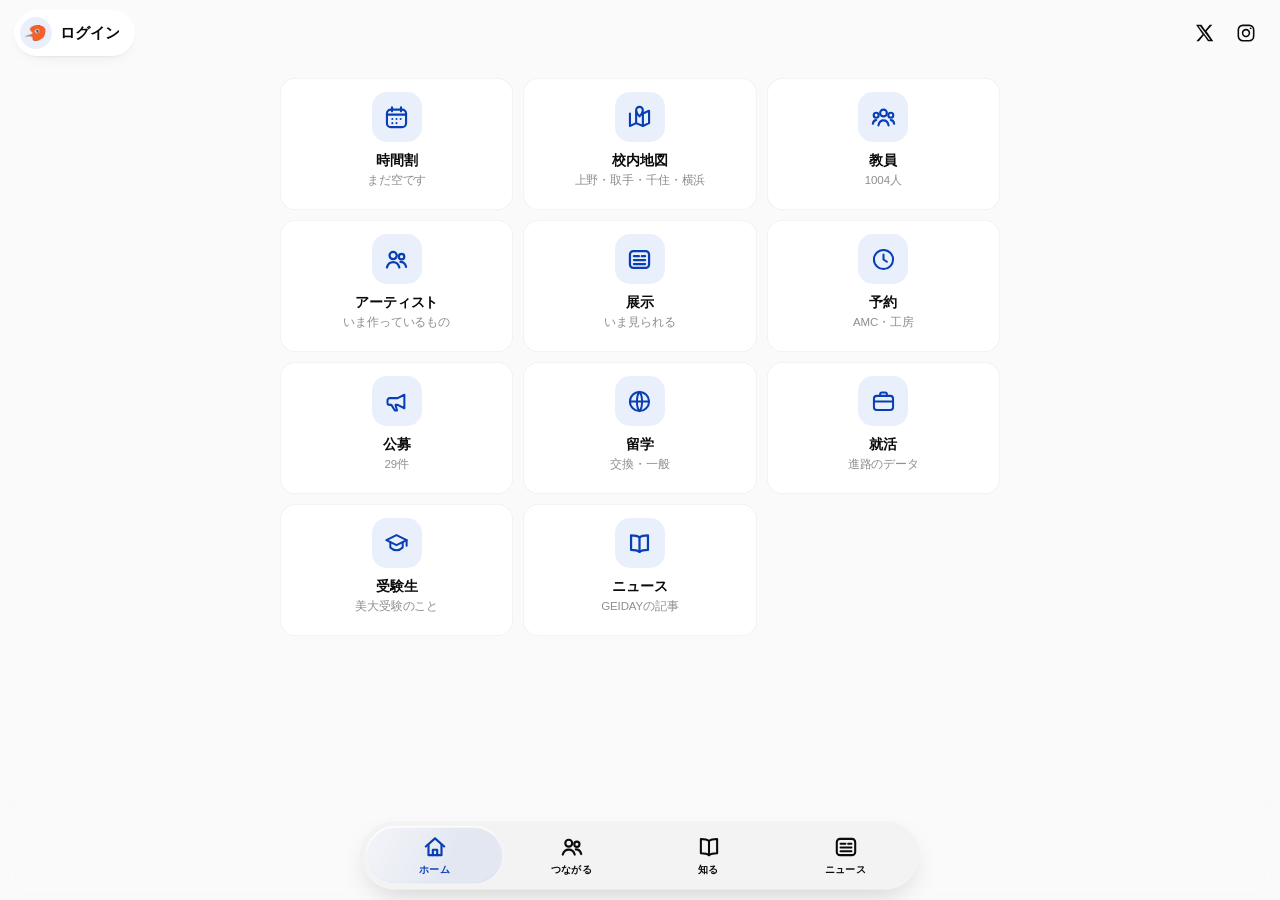
==== index.html @ a6d1156a "ホーム全部入り・SNSリンク・記事に画像とタグ・家原記事をニュースへ・展示フォーム整理・AIプロンプト練り込み Co-Authored-By: Claude Opus 5 <noreply@anthr" ====
<!DOCTYPE html>
<html lang="ja">
<head>
<link rel="preconnect" href="https://fonts.googleapis.com">
<link rel="preconnect" href="https://fonts.gstatic.com" crossorigin>
<link href="https://fonts.googleapis.com/css2?family=Karla:wght@400;700&display=swap" rel="stylesheet">
<meta charset="UTF-8">
<!-- 予約タブのカレンダーは calendar.google.com を読む。先に接続を張って待ち時間を削る -->
<link rel="preconnect" href="https://amc.geidai.ac.jp" crossorigin>
<link rel="preconnect" href="https://calendar.google.com" crossorigin>
<link rel="dns-prefetch" href="https://amc.geidai.ac.jp">
<link rel="dns-prefetch" href="https://calendar.google.com">
<meta name="viewport" content="width=device-width, initial-scale=1">
<title>GEIDAY ｜ 藝大を、可視化する。</title>
<!-- LINEやSlackに貼ったときに出る見出し。ここが空だとURLが裸で出て、
     何のリンクか分からず踏まれない。 -->
<meta name="description" content="東京藝術大学の授業4,419件・校内地図・教員・公募・留学・就活をひとつにまとめた、学生がつくった非公式のプラットフォーム。">
<meta property="og:type" content="website">
<meta property="og:title" content="GEIDAY ｜ 藝大を、可視化する。">
<meta property="og:description" content="授業4,419件をさがす。時間割を組む。校内地図。教員。公募。留学。就活。ぜんぶ1つの画面で。">
<meta property="og:image" content="ogp.png">
<meta name="twitter:card" content="summary_large_image">
<style>
:focus-visible{outline:2px solid var(--ink-press);outline-offset:2px;border-radius:2px}
@media(prefers-reduced-motion:reduce){*{transition:none!important;animation:none!important}}
:root{color-scheme:light;
  /* ══════════════════════════════════════════════════════
     使ってよい色は6つ。ここに無い色をCSSに書かない。
     例外は地図の地形色（§map-* / 情報レイヤーでUIではない）だけ。
     ══════════════════════════════════════════════════════ */
  --paper:#FFFFFF;        /* 白。画面の6〜7割 */
  --text:#1A1A1A;         /* 黒。唯一の黒。白地17.4:1／オレンジ地5.35:1 */
  --ink:#093FB4;          /* 青。白文字を載せてよい唯一の面（8.82:1） */
  --orange:#FF5035;       /* オレンジ。面と図形。白文字は3.26:1で不可。
                             載せる文字は必ず --text（5.35:1） */
  --blue-tint:#EAF0FB;    /* 薄い青。構造の面。上の青文字7.71 */
  --orange-tint:#FFF0ED;  /* 薄いオレンジ。注意の面。上の青文字7.95 */

  /* 6色から導いた濃さ違い（新しい色相は足していない） */
  --blue-tint2:#DCE5F7;   /* 選択中の面 */
  --orange-tint2:#FFDED7;
  --ink-press:#0837A0;    /* 押下・フォーカスリング。白文字10.2:1 */

  /* 黒の強さ違い。色ではなく濃度 */
  --sub:#4A5668;          /* 二次テキスト。白7.44 */
  --faint:#616B7B;        /* 三次テキスト。白5.39
                             ※旧#8B96A8は白地2.99:1で不適合だった */
  --ghost:#8A8A8A;        /* 消灯グリフ専用（未お気に入りの☆・空の＋・空星）
                             白3.45。旧--ruleの1.29では見えていなかった。
                             文字には使わない */

  /* 線と面は役割を分ける。旧--ruleは91箇所で3役を兼ねていた */
  --rule:#C9D3E8;         /* 罫線専用。白1.50。線は減らして濃くする */
  --face:var(--blue-tint);/* 旧--ruleを「面」に使っていた箇所の受け皿 */

  --hover:var(--blue-tint);
  --on-ink-hover:rgba(255,255,255,.14);

  /* 影は3段だけ */
  --e1:0 1px 2px rgba(9,63,180,.06);
  --e2:0 3px 10px rgba(9,63,180,.10);
  --e3:0 10px 30px rgba(9,63,180,.16);

  /* 角丸はこの3値だけ */
  --r-sm:4px; --r-md:8px; --r-pill:999px;

  /* 地図の地形。UIとは別系統。6色ルールの外に置く */
  --map-wood:#EEF1E9; --map-woodline:#CBD4C1;
  --map-grass:#F1F3EC; --map-grassline:#D9DECF;
  --map-water:#EAF0F3; --map-waterline:#C3D0D8;
  --map-road:#DCD7CC; --map-path:#E7E2D8; --map-bound:#A9A296;
  --map-dim:#DCE3F2;
}
*{margin:0;padding:0;box-sizing:border-box}
html,body{background:var(--paper);color:var(--text);-webkit-font-smoothing:antialiased}
body{font-family:"Hiragino Kaku Gothic ProN","Yu Gothic","Noto Sans JP",sans-serif;
     font-feature-settings:"palt";font-size:14px;line-height:1.6}
/* 見出しの書体は本文と同じゴシック。ここだけ明朝にすると、
   タブごとに別のサイトに見える。以前は .mincho を19か所で使っていた。
   残してあるのは、既存のマークアップを壊さないための空クラス。 */
.mincho{font-weight:700;letter-spacing:.02em}
button,select,input,textarea{font-family:inherit;color:inherit}

/* ── ヘッダ：横書き・左上 ───────────────────── */
/* ヘッダーは面で青を敷く。線で区切るより、面のほうが「設計された」見え方になる。
   青地に白は 8.82:1 で読める（オレンジ地に白は 3.26:1 しかないので使わない）。 */
header{background:var(--ink);position:sticky;top:0;z-index:30}
/* ヘッダーは画面幅いっぱいに使う。中央に寄せると、
   広い画面でロゴとタグラインが真ん中に浮いて据わりが悪い。

   タグラインは Geiday の下。公式サイトと同じ積み方。
   横に並べると帯は低くなるが、名前とタグラインが1行に伸びて締まらない。 */
.hrow{width:100%;padding:16px 48px 6px;display:flex;align-items:center;gap:24px}
/* 公式のロゴ（鳥のマーク＋Geiday）＋ タグライン */
.brand{white-space:nowrap;display:flex;align-items:center;gap:20px}
/* マークは背景を敷かずに、そのまま青の上に置く。
   logo.js の画像は不透明画素の外接矩形で切り抜いてあり、
   縁に白いにじみが無いことを確認済みなので、白い輪は出ない。 */
.gmarkwrap{display:block;width:82px;flex:0 0 82px;line-height:0}
.gmark{width:100%;height:auto;display:block}
.btxt{display:block}
.gword{font-family:Karla,"Helvetica Neue",Arial,sans-serif;font-weight:700;
  font-size:52px;letter-spacing:.04em;color:var(--paper);display:block;line-height:1}
.brand small{display:block;font-size:17px;letter-spacing:.28em;color:#fff;
  font-weight:700;opacity:.97;margin-top:9px}
/* 公式サイトと同じく、帯の右端にXとInstagram */
.hsns{margin-left:auto;display:flex;gap:4px;align-items:center;flex:0 0 auto}
.hsns a{display:grid;place-items:center;width:46px;height:46px;border-radius:50%;
  color:#fff;opacity:.85;transition:background .12s,opacity .12s}
.hsns a:hover{opacity:1;background:rgba(255,255,255,.2)}
/* まだ入っていない人へのログイン。青い帯の上で唯一のオレンジにして、
   ここが入口だと迷わせない。入っている人には出さない（=帯はロゴだけに戻る）。 */
.hlogin{border:0;background:var(--orange);color:var(--text);cursor:pointer;
  font-family:inherit;font-size:14px;font-weight:700;letter-spacing:.08em;
  padding:11px 20px;border-radius:3px;margin-right:8px;white-space:nowrap;
  transition:background .12s,color .12s}
.hlogin:hover{background:var(--paper);color:var(--ink)}
.hlogin[hidden]{display:none}
/* 曜日が公開されていない科目についての断り書き。隠さず、数字で出す */
.ttwarn{margin:16px 0 0;padding:11px 14px;background:var(--orange-tint);border:0;box-shadow:inset 3px 0 0 var(--orange);
  border-radius:3px;font-size:13px;line-height:1.85;color:var(--ink)}
.ttwarn b{color:var(--orange)}
/* タブの文字の左端が、上のマークの左端（48px）に揃うようにする。
   タブ自身が左に15px持っているので 48-15=33px。 */
.tabs{width:100%;padding:9px 33px 0;display:flex;gap:2px;flex-wrap:wrap}
/* タブは青の上。選んでいるものは白い面で抜く。下線1本より強く、迷わない。 */
.tab{padding:8px 14px 9px;border:0;background:none;cursor:pointer;font-size:14px;
  letter-spacing:.08em;color:#fff;opacity:.72;border-radius:4px 4px 0 0;
  transition:background .12s,opacity .12s}
.tab:hover{opacity:1;background:rgba(255,255,255,.14)}
.tab.on{opacity:1;background:var(--paper);color:var(--ink);font-weight:700}
.tab .n{font-size:11.5px;color:var(--faint);margin-left:5px;font-variant-numeric:tabular-nums}
/* 本文も広く使う。ただし無制限にすると1行が長くなりすぎて目が戻れないので、
   1行の文字数が破綻しない 1600px で止める。 */
main{max-width:1600px;margin:0 auto;padding:24px 32px 90px}
.pane{display:none} .pane.on{display:block}

/* ── 時間割 ─────────────────────────────── */
.ttbar{display:flex;align-items:center;gap:10px;flex-wrap:wrap;margin-bottom:14px}

/* ── 時間割 ─────────────────────────────── */
.ttbar{display:flex;align-items:center;gap:10px;flex-wrap:wrap;margin-bottom:14px}
.ttg{padding:6px 10px;border:1px solid var(--rule);background:var(--paper);font-size:13px;
  border-radius:2px;cursor:pointer;font-family:inherit;color:var(--ink)}
.seg{display:flex;border:1px solid var(--rule);border-radius:2px;overflow:hidden}
.seg button{padding:6px 16px;border:0;background:var(--paper);cursor:pointer;font-size:13px;
  color:var(--sub);border-right:1px solid var(--rule)}
.seg button:last-child{border-right:0}
.seg button.on{background:var(--ink);color:var(--paper);font-weight:700}
.seg button:hover{background:var(--blue-tint);color:var(--ink)}
.seg button.on:hover{background:var(--ink-press);color:var(--paper)}
/* 選択肢が10個を超えると1行に収まらない。折り返す版。 */
.seg.wrap{flex-wrap:wrap}
.seg.wrap button{border-bottom:1px solid var(--rule)}
.sum{margin-left:auto;font-size:13px;color:var(--sub);display:flex;gap:16px;align-items:baseline}
.sum b{font-size:23px;color:var(--orange);font-variant-numeric:tabular-nums;font-weight:700}

.grid{width:100%;border-collapse:collapse;table-layout:fixed;background:var(--paper)}
.grid th,.grid td{border:1px solid var(--rule);vertical-align:top}
.grid thead th{background:var(--paper);font-size:11.5px;font-weight:700;letter-spacing:.14em;
  color:var(--sub);padding:8px 0;text-align:center}
.grid th.ph{width:52px;font-size:11.5px;letter-spacing:.06em;padding:10px 4px;
  background:var(--paper);color:var(--faint);text-align:center;font-weight:700;line-height:1.35}
.grid th.ph i{display:block;font-style:normal;font-size:11px;color:var(--faint);
  font-weight:400;margin-top:2px}
.cell{height:86px;padding:0;position:relative}
.cell .add{width:100%;height:100%;border:0;background:none;cursor:pointer;color:var(--ghost);
  font-size:17px;transition:background .12s}
.cell .add:hover{background:var(--hover);color:var(--orange)}
.slot{height:100%;padding:8px 9px;cursor:pointer;position:relative;overflow:hidden;
  background:var(--blue-tint);box-shadow:inset 3px 0 0 var(--ink);border:0;
  transition:background .12s,color .12s}
.slot:hover{background:var(--ink);color:var(--paper)}
.slot:hover .sm{color:rgba(255,255,255,.85)}
.slot:hover .x{color:var(--paper)}
.slot .st{font-size:13px;font-weight:700;line-height:1.35;
  display:-webkit-box;-webkit-line-clamp:3;-webkit-box-orient:vertical;overflow:hidden}
.slot .sm{margin-top:4px;font-size:11px;color:var(--sub);line-height:1.5}
.slot .x{position:absolute;top:2px;right:3px;border:0;background:none;cursor:pointer;
  color:var(--faint);font-size:13px;line-height:1;padding:2px 4px;opacity:0}
.slot:hover .x{opacity:1}
.slot .x:hover{color:var(--orange)}
/* 指の端末に hover は無い。隠したままだと、コマを消す方法が存在しないのと同じ。 */
@media(hover:none){ .slot .x{opacity:1;top:0;right:0;padding:8px 10px} }
/* 取れるか怪しいコマ・取れないコマは、青ではなくオレンジの面にする。
   線の色を変えるだけだと、表の中では気づかない。 */
.slot.warn{background:var(--orange-tint);box-shadow:inset 3px 0 0 var(--orange)}
.slot.ng{background:var(--orange-tint2);box-shadow:inset 3px 0 0 var(--orange)}

.other{margin-top:22px}
.other h3{font-size:11.5px;letter-spacing:.2em;color:var(--faint);font-weight:800;
  margin-bottom:9px}
.chipline{display:flex;gap:7px;flex-wrap:wrap}
.mini{display:flex;gap:7px;align-items:center;background:var(--paper);border:1px solid var(--rule);
  padding:5px 8px 5px 10px;border-radius:2px;font-size:11.5px;border-left:3px solid var(--orange)}
.mini button{border:0;background:none;cursor:pointer;color:var(--faint);font-size:13px;padding:0 2px}
.mini button:hover{color:var(--orange)}

/* ピッカー：右から出る引き出し。時間割を見たまま選べるようにする */
.pkback{position:fixed;inset:0;background:rgba(9,63,180,.20);z-index:55}
.picker{position:fixed;top:0;right:0;height:100vh;height:100dvh;width:min(430px,94vw);z-index:60;
  background:var(--paper);border-left:1px solid var(--ink);display:flex;flex-direction:column;
  box-shadow:-14px 0 40px rgba(9,63,180,.14);animation:slide .18s ease-out}
@keyframes slide{from{transform:translateX(26px);opacity:.4}to{transform:none;opacity:1}}
.pkhead{display:flex;align-items:baseline;gap:11px;padding:16px 18px 13px;
  border-bottom:1px solid var(--rule);background:var(--paper);flex-wrap:wrap}
.pkhead h3{font-size:19px;font-weight:700;letter-spacing:.02em;
  letter-spacing:.06em}
.pkhead .cnt{font-size:11.5px;color:var(--sub);flex-basis:100%;margin-top:-4px}
.pkhead .close{position:absolute;top:12px;right:12px;border:0;background:none;cursor:pointer;
  font-size:20px;color:var(--faint);padding:3px 7px;line-height:1}
.pkhead .close:hover{color:var(--orange)}
.pklist{flex:1;overflow-y:auto;overscroll-behavior:contain}
.pkitem{display:grid;grid-template-columns:1fr auto;gap:5px 12px;align-items:center;
  padding:11px 16px;border-bottom:1px solid var(--rule);cursor:pointer}
.pkitem .right{grid-column:1;font-size:11.5px;text-align:left}
.pkitem .v{grid-column:2;grid-row:1}
.pkitem:hover{background:var(--hover)}
.pkitem .t{font-size:14px;font-weight:700;line-height:1.4}
.pkitem .m{font-size:11.5px;color:var(--sub);margin-top:2px}
.pkempty{padding:40px 16px;text-align:center;color:var(--faint);font-size:13px}
.pkitem .rk{display:inline-block;min-width:17px;font-size:11px;color:var(--faint);
  font-variant-numeric:tabular-nums;font-weight:700}
.pkitem .why{margin-top:4px;display:flex;gap:6px;flex-wrap:wrap}
.pkitem .why span{font-size:11.5px;color:var(--sub);background:var(--orange-tint);
  border:0;border-radius:2px;padding:1px 6px;line-height:1.6}
.pkitem .why b{color:var(--orange);font-weight:700}
.pkfilter{padding:10px 16px;border-bottom:1px solid var(--rule);display:flex;gap:9px;
  align-items:center;flex-wrap:wrap}
.pkfilter input[type=text]{flex:1;min-width:150px;padding:6px 8px;border:1px solid var(--rule);
  background:var(--paper);font-size:13px;border-radius:2px}
.pkfilter label{font-size:11.5px;color:var(--sub);display:inline-flex;gap:5px;align-items:center;
  cursor:pointer;white-space:nowrap}
.pkfilter label input{margin:0}

/* ── さがす ─────────────────────────────── */
.bar{display:flex;gap:10px;align-items:center;flex-wrap:wrap;padding-bottom:14px;
  border-bottom:1px solid var(--rule);margin-bottom:6px}
/* 教員の検索。並び替えは右端に固定して、検索欄がそこまで伸びる。
   欄が広いほうが、何を打つ場所か迷わない。 */
#p-tea .bar{flex-wrap:nowrap}
#p-tea #tq{flex:1 1 auto;min-width:0}
#p-tea #tsort{flex:0 0 auto;margin-left:auto}
.bar input#q{flex:1;min-width:200px;padding:9px 0;border:0;border-bottom:1.4px solid var(--ink);
  background:transparent;font-size:15px}
.bar input#q::placeholder{color:var(--faint)}
/* 絞り込みのセレクトも面で作る。矢印は appearance:none で消えるので自分で描く。
   ふだんは薄い青に青文字（7.71:1）、ホバーで青の面に白（8.82:1）。 */
.bar select{padding:8px 28px 8px 12px;border:0;background-color:var(--blue-tint);
  color:var(--ink);font-size:13px;border-radius:2px;cursor:pointer;
  appearance:none;-webkit-appearance:none;background-image:url("data:image/svg+xml;utf8,<svg xmlns='http://www.w3.org/2000/svg' width='10' height='7' viewBox='0 0 10 7'><path d='M1 1l4 4 4-4' fill='none' stroke='%23093FB4' stroke-width='1.8' stroke-linecap='round'/></svg>");
  background-repeat:no-repeat;background-position:right 10px center;
  transition:background-color .12s,color .12s}
.bar select:hover{background-color:var(--ink);color:var(--paper);
  background-image:url("data:image/svg+xml;utf8,<svg xmlns='http://www.w3.org/2000/svg' width='10' height='7' viewBox='0 0 10 7'><path d='M1 1l4 4 4-4' fill='none' stroke='%23FFFFFF' stroke-width='1.8' stroke-linecap='round'/></svg>")}
.count{font-size:11.5px;color:var(--sub);padding:10px 0 4px}
.count b{color:var(--orange);font-weight:700;font-variant-numeric:tabular-nums}

ol{list-style:none}
li.row{border-bottom:1px solid var(--rule);padding:13px 0 12px;display:grid;
  grid-template-columns:30px 1fr 132px;gap:12px;align-items:start;cursor:pointer}
/* 行のホバーは面で。ただし4200行あるので、
   スクロール中にチカチカしないよう、変化は薄く・切り替えは即座に。 */
li.row:hover{background:var(--hover)}
/* 開いた行の左に青い帯を引く。帯は内側に描かれるので、
   同じぶん左に余白を足さないと1文字目に重なる（スマホ幅で顕著だった）。 */
li.row.open{background:var(--blue-tint);box-shadow:inset 3px 0 0 var(--ink);
  padding-left:13px;padding-right:13px}
.fav{border:0;background:none;cursor:pointer;font-size:17px;color:var(--ghost);
  padding:1px 0 0;line-height:1;transition:color .12s}
.fav:hover{color:var(--orange)}
.fav.on{color:var(--orange)}
.ti{font-size:19px;font-weight:700;line-height:1.4;letter-spacing:.01em}
.mt{margin-top:4px;font-size:11.5px;color:var(--sub);line-height:1.6}
.mt .dot{color:var(--ghost);margin:0 6px}
.slotpin{display:inline-block;background:var(--ink);color:var(--paper);font-size:11px;
  padding:1px 6px;border-radius:2px;letter-spacing:.04em;font-weight:700;margin-right:7px;
  font-variant-numeric:tabular-nums}
.slotpin.none{background:var(--face);color:var(--sub)}
.right{text-align:right}
.v{display:inline-block;padding:2px 8px;border-radius:2px;font-weight:700;font-size:11.5px;
  letter-spacing:.03em;white-space:nowrap}
/* 6種類あるのに色は青とオレンジしかない。
   足りないぶんは「塗り／薄い面／縁取り／文字だけ」の4段で分ける。
   色だけに頼らないので、色が見分けにくい人にも形で伝わる。

     卒業単位になる   青の塗り        いちばん強い肯定
     履修できます     薄い青          弱い肯定
     要確認           オレンジの薄面   注意
     履修不可         オレンジの塗り   いちばん強い否定
     卒業単位にならない 青の縁取り      否定だが履修は可
     条件の記載なし    文字だけ        判定していない
   オレンジ地に白は 3.26:1 しかないので、塗りの上の文字は必ず黒にする。 */
.v.ok  {color:#fff;background:var(--ink)}
.v.warn{color:var(--ink);background:var(--blue-tint)}
.v.check{color:var(--text);background:var(--orange-tint2)}
.v.no  {color:var(--text);background:var(--orange)}
.v.no2 {color:var(--ink);background:#fff;box-shadow:inset 0 0 0 1.5px var(--ink)}
.v.none{color:var(--faint);background:none;padding-left:0;padding-right:0;font-weight:400}
.rate{margin-top:6px;font-size:11.5px;color:var(--sub);white-space:nowrap}
.stars{color:var(--orange);letter-spacing:.04em}
.stars .off{color:var(--ghost)}
.rate .num{font-weight:700;color:var(--ink);font-variant-numeric:tabular-nums}
.norate{margin-top:6px;font-size:11.5px;color:var(--faint)}

/* 詳細 */
.detail{display:none;grid-column:2/-1;padding:14px 0 4px}
li.row.open .detail{display:block}
.dgrid{display:grid;grid-template-columns:repeat(auto-fill,minmax(150px,1fr));gap:10px 18px;
  padding-bottom:13px;border-bottom:1px dashed var(--rule)}
.dgrid b{display:block;font-size:11px;letter-spacing:.18em;color:var(--faint);margin-bottom:2px}
.dgrid span{font-size:13px}
.note{border-left:2.5px solid var(--orange);padding:7px 0 7px 12px;margin-top:9px}
.note .k{font-size:11px;letter-spacing:.18em;color:var(--orange);font-weight:800;margin-bottom:3px}
.note .t{font-size:13px;line-height:1.75}
.note .src{margin-top:4px;font-size:11.5px;color:var(--sub);line-height:1.7}
.acts{margin-top:14px;display:flex;gap:9px;flex-wrap:wrap;align-items:center}
.btn{padding:7px 15px;border:1px solid var(--ink);background:transparent;font-size:13px;
  cursor:pointer;letter-spacing:.05em;border-radius:2px;text-decoration:none;
  color:var(--ink);display:inline-block;transition:background .12s,color .12s}
.btn:hover{background:var(--ink);color:var(--paper)}
.btn.o{border-color:var(--orange);color:var(--orange)}
.btn.o:hover{background:var(--orange);color:var(--text)}
/* 掲示板の主ボタンだけ線で、下の絞り込みが面という逆転があった。
   主役をオレンジの面にする。オレンジ地の文字は必ず黒（5.35:1）。 */
.bhead>.btn.o,.bsave>.btn.o,.bdacts>.btn.o{
  border-color:var(--orange);background:var(--orange);color:var(--text);font-weight:700}
.bhead>.btn.o:hover,.bsave>.btn.o:hover,.bdacts>.btn.o:hover{
  background:var(--ink);border-color:var(--ink);color:var(--paper)}
.btn:disabled{opacity:.4;cursor:default}
.btn:disabled:hover{background:transparent;color:var(--ink)}
a.link{font-size:11.5px;color:var(--orange);border-bottom:1px solid var(--orange);
  text-decoration:none;padding-bottom:1px}

/* 口コミ */
.rv{border-top:1px solid var(--rule);margin-top:16px;padding-top:13px}
.rv h3{font-size:11px;letter-spacing:.2em;color:var(--faint);font-weight:800;margin-bottom:10px}
.rvitem{padding:9px 0;border-bottom:1px dashed var(--rule);position:relative}
.rvhead{display:flex;gap:10px;align-items:baseline;flex-wrap:wrap}
.rvmeta{font-size:11.5px;color:var(--sub)}
.rvbody{margin-top:5px;font-size:13px;line-height:1.85}
.rvchips{margin-top:5px;display:flex;gap:5px;flex-wrap:wrap}
.tag{font-size:11px;padding:2px 7px;border-radius:2px;background:var(--paper);
  border:1px solid var(--rule);color:var(--sub);white-space:nowrap}
.tag.hot{border-color:var(--orange);color:var(--orange)}
.del{position:absolute;top:8px;right:0;border:0;background:none;cursor:pointer;
  font-size:11.5px;color:var(--faint);text-decoration:underline;padding:2px 4px}
.del:hover{color:var(--text);text-decoration-thickness:2px}
.form{margin-top:12px;padding:14px 16px;background:var(--paper);border:1px solid var(--rule);
  border-radius:3px}
.form .fr{display:flex;gap:14px;flex-wrap:wrap;align-items:flex-end;margin-bottom:10px}
.form label{font-size:11px;letter-spacing:.14em;color:var(--faint);font-weight:800;
  display:block;margin-bottom:4px}
.form select,.form textarea{font-size:13px;border:1px solid var(--rule);background:var(--paper);
  border-radius:2px;padding:6px 8px}
.form textarea{width:100%;min-height:60px;resize:vertical;line-height:1.7}
.pick{display:flex;gap:2px}
/* 星の見た目は変えず、当たり判定だけ広げる。22px間隔では狙った星を押せない */
.pick button{font-size:20px;line-height:1;background:none;border:0;cursor:pointer;
  color:var(--ghost);padding:8px 6px}
.pick button.on{color:var(--orange)}
.chipset{display:flex;gap:5px;flex-wrap:wrap}
.chipset button{font-size:11.5px;padding:3px 9px;border:1px solid var(--rule);
  background:var(--paper);color:var(--sub);border-radius:2px;cursor:pointer}
.chipset button.on{border-color:var(--orange);color:var(--orange);font-weight:700}
.disc{margin-top:8px;font-size:11px;color:var(--faint);line-height:1.7}

/* お気に入り */
.favbar{display:flex;gap:7px;flex-wrap:wrap;align-items:center;margin-bottom:14px;
  padding-bottom:12px;border-bottom:1px solid var(--rule)}
.favbar .lb{font-size:11.5px;letter-spacing:.18em;color:var(--faint);font-weight:800}
/* 絞り込みのボタン。枠線ではなく面で作る。
   1pxの枠に文字を置いただけだと、どのタブも「素のHTML」に見える。 */
.tbtn{font-size:12px;padding:6px 13px;border:0;background:var(--blue-tint);
  cursor:pointer;color:var(--ink);transition:background .12s,color .12s}
.tbtn:hover{background:var(--ink);color:var(--paper)}
.tbtn.on{background:var(--ink);color:var(--paper);font-weight:700}
.tbtn.on:hover{background:var(--ink-press)}
.tagedit{margin-top:9px;display:flex;gap:6px;align-items:center;flex-wrap:wrap}
.tagedit input{padding:4px 8px;border:1px solid var(--rule);background:var(--paper);
  font-size:11.5px;border-radius:2px;width:120px}
.mytag{font-size:11.5px;padding:2px 7px;border-radius:2px;background:var(--ink);color:var(--paper);
  display:inline-flex;gap:5px;align-items:center}
.mytag button{border:0;background:none;color:var(--paper);cursor:pointer;font-size:11.5px;
  opacity:.7;padding:0}
.mytag button:hover{opacity:1}

/* ── ダミーの帯 ─────────────────────────── */
.dbar{background:var(--orange-tint);box-shadow:inset 0 -1px 0 var(--orange);padding:7px 26px;
  font-size:11.5px;color:var(--text);display:flex;gap:10px;align-items:center;flex-wrap:wrap}
.dbar.off{background:var(--paper);border-color:var(--rule);color:var(--sub)}
.dbar b{font-weight:700}
.dbar button{margin-left:auto;border:1px solid currentColor;background:none;cursor:pointer;
  font-size:11.5px;padding:2px 10px;border-radius:2px;color:inherit}

/* ── 学科ごとの評価 ─────────────────────── */
.deptbar{display:flex;gap:6px;flex-wrap:wrap;margin-bottom:11px}
.dchip{font-size:11.5px;border:1px solid var(--rule);background:var(--paper);
  padding:2px 8px;border-radius:2px;color:var(--sub);white-space:nowrap}
.dchip b{color:var(--orange);font-weight:700;font-variant-numeric:tabular-nums}
.dchip i{font-style:normal;color:var(--faint);font-size:11px}
.dchip.me{border-color:var(--orange);background:var(--orange-tint)}
.only{display:block;font-size:11.5px;color:var(--sub);margin-bottom:10px;cursor:pointer}
.only input{margin-right:5px}
/* 口コミの学科ラベル。以前ヘッダにも .who があって規則がぶつかっていた。
   ヘッダ側を消したので、いま .who を使うのはこの1本だけ。 */
.rvmeta .who{color:var(--ink);font-weight:700;margin-right:6px}

/* ── 履修率 ─────────────────────────────── */
.rate2{font-size:13px;margin-bottom:9px}
.rate2 .pct{font-size:20px;color:var(--orange);font-weight:800;font-variant-numeric:tabular-nums}
.rate2 .k{font-size:11.5px;color:var(--faint)}
.rate2.few{color:var(--faint);font-size:11.5px}
.bars{margin:8px 0 13px;display:grid;gap:4px;max-width:560px}
.trbar{display:grid;grid-template-columns:112px 1fr 76px;gap:9px;align-items:center;font-size:11.5px}
.bl{color:var(--sub);white-space:nowrap;overflow:hidden;text-overflow:ellipsis}
.bg{height:7px;background:var(--face);border-radius:1px;overflow:hidden}
.bg i{display:block;height:100%;background:var(--orange)}
.bn{font-variant-numeric:tabular-nums;color:var(--ink);font-weight:700;text-align:right}
.bn em{font-style:normal;font-weight:400;color:var(--faint);margin-left:5px;font-size:11px}

/* ── 履修記録の登録 ──────────────────────── */
.submit-rec{margin-top:20px;padding:15px 18px;background:var(--paper);
  border:1px solid var(--ink);border-radius:3px}
.submit-rec h4{font-size:15px;font-weight:700;
  margin-bottom:5px}
.submit-rec p{font-size:11.5px;color:var(--sub);line-height:1.8;margin-bottom:11px}
.sr{display:flex;gap:8px;flex-wrap:wrap;align-items:center}
.sr select{padding:6px 9px;border:1px solid var(--rule);background:var(--paper);
  font-size:13px;border-radius:2px}
.subdone{margin-top:9px;font-size:11.5px;color:var(--faint)}

/* 校地の切り替え */
.mcamp{display:flex;gap:5px;flex-wrap:wrap;align-items:center;padding:0 0 10px}
.mcamp button{font-size:13px;padding:6px 14px;border:0;background:var(--blue-tint);
  border-radius:2px;cursor:pointer;color:var(--ink);transition:background .12s,color .12s}
.mcamp button:hover{background:var(--ink);color:var(--paper)}
.mcamp button.on{border-color:var(--orange);background:var(--orange);color:var(--text);font-weight:700}
.mcsrc{margin-left:auto;font-size:11.5px;color:var(--faint);text-align:right;line-height:1.6}
body.mapfull main{max-width:none;padding:0}
/* 予約も端まで使う。左右の余白で細くなるとカレンダーが読みにくい */
body.rsfull main{max-width:none;padding:0}
body.rsfull #p-rs{padding:22px 26px 0}
body.rsfull .rframe{height:calc(100vh - var(--rshead,300px));height:calc(100dvh - var(--rshead,300px));min-height:520px}
body.mapfull .mcamp{max-width:none;padding:10px 32px}
/* ══════ 校内地図タブ ══════ */
#p-map.on{display:flex;flex-direction:column}
.maplayout{display:grid;grid-template-columns:250px 1fr 340px;gap:0;
  /* 行の高さは必ず枠に合わせる。これが無いと行は中身に合わせて伸びる。
     canvas の描画バッファは DPR 倍のピクセル数で、height:100% の親が
     auto だと、その属性ピクセルがそのまま CSS 高さとして採用される。
     つまり「枠499px・中身1030px」ができて、段が下へ倍々に育っていく。
     地図の右が白く空く・ボタン列が画面の外へ落ちる、の正体はこれだった。 */
  grid-template-rows:minmax(0,100%);overflow:hidden;
  border-top:1px solid var(--rule);border-bottom:1px solid var(--rule);
  background:var(--paper);height:var(--maph,60vh);min-height:420px}
/* 建物を選んでいないあいだ、右の欄は中身が無い。
   幅だけ残すと画面の1/4が白く空いて、壊れているように見える。畳む。 */
.maplayout.nosel{grid-template-columns:250px 1fr 0}
.maplayout.nosel #mpanel{border-left:0;padding:0;overflow:hidden}
/* 地図タブのときだけ、本文の余白を外して端まで使う */
body.mapfull main{max-width:none;padding:0}
/* 予約も端まで使う。左右の余白で細くなるとカレンダーが読みにくい */
body.mapfull .mfoot{max-width:none;padding:8px 32px 14px}
.mside{border-right:1px solid var(--rule);overflow-y:auto;padding:12px 0}
.msh{font-size:11px;letter-spacing:.2em;color:var(--faint);padding:0 14px 7px;font-weight:800}
.mfilt{padding:0 14px 10px;display:flex;gap:5px;flex-wrap:wrap}
.mfilt button{font-size:11.5px;padding:5px 11px;border:0;background:var(--blue-tint);
  border-radius:2px;cursor:pointer;color:var(--ink);transition:background .12s,color .12s}
.mfilt button:hover{background:var(--ink);color:var(--paper)}
.mfilt button.on{background:var(--ink);color:var(--paper);font-weight:700}
.mrow{display:grid;grid-template-columns:24px 1fr auto;gap:7px;padding:8px 14px;cursor:pointer;
  border:0;align-items:baseline;transition:background .12s,color .12s}
.mrow:nth-child(even){background:var(--blue-tint)}
.mrow:hover{background:var(--ink);color:var(--paper)}
.mrow:hover .msub,.mrow:hover .m1,.mrow:hover .m3{color:rgba(255,255,255,.85)}
.mrow.on{background:var(--orange);color:var(--text)}
.mrow.on .msub,.mrow.on .m1,.mrow.on .m3{color:var(--text);opacity:.72}
.m1{font-size:11.5px;color:var(--faint);font-variant-numeric:tabular-nums}
.m2{font-size:13px;line-height:1.4}
.m3{font-size:11px;color:var(--faint);white-space:nowrap;text-align:right;
  font-variant-numeric:tabular-nums}
.msub{font-size:11px;color:var(--faint);margin-top:1px;line-height:1.5}
.mhas{font-size:11px;color:var(--orange);border:1px solid var(--orange);padding:0 3px;
  margin-left:4px;white-space:nowrap}
.mrow.on .mhas{color:var(--text);border-color:var(--text)}

#mstage{position:relative;min-width:0;min-height:0;overflow:hidden;
  overscroll-behavior:contain;background:var(--paper)}
/* canvas は流れの中に置かない。絶対配置なら段の高さ計算に一切参加しないので、
   上に書いた伸び方が構造として起きなくなる。 */
#mcv{position:absolute;inset:0;width:100%;height:100%;cursor:grab;touch-action:none}
#mcv:active{cursor:grabbing}
#mlabels{position:absolute;inset:0;pointer-events:none;overflow:hidden}
.mlb{position:absolute;left:0;top:0;will-change:transform;font-size:11px;white-space:nowrap;
  color:var(--ink);background:var(--paper);padding:0 3px;border:1px solid var(--ink);
  pointer-events:auto;cursor:pointer;line-height:1.5;
  }
.mlb:hover,.mlb.on{background:var(--orange);color:var(--text);border-color:var(--orange)}
.mlb.dim{opacity:.3}
.mgt{position:absolute;left:0;top:0;will-change:transform;font-size:11px;color:var(--sub);
  background:var(--paper);padding:0 3px;white-space:nowrap;line-height:1.5}
.mfl{position:absolute;left:0;top:0;will-change:transform;font-size:11px;color:var(--faint);
  white-space:nowrap;padding-left:4px;font-variant-numeric:tabular-nums}
#mhud{position:absolute;left:14px;bottom:12px;font-size:11.5px}
#mhud button{border:0;background:var(--blue-tint);color:var(--ink);padding:5px 11px;
  font-size:11.5px;margin-right:4px;cursor:pointer;border-radius:2px;
  transition:background .12s,color .12s}
#mhud button:hover,#mhud button.on{background:var(--orange);color:var(--text);border-color:var(--orange)}
.mhint{margin-top:6px;color:var(--faint);font-size:11px;line-height:1.6}

#mpanel{border-left:1px solid var(--rule);overflow-y:auto;padding:16px 16px 30px}
.mempty{color:var(--faint);font-size:13px;line-height:2;padding-top:30px}
.mhead{position:relative;padding-right:34px}
.mclose{position:absolute;top:-9px;right:-9px;width:44px;height:44px;border:0;
  background:transparent;color:var(--faint);font-size:19px;line-height:1;cursor:pointer}
.mclose:hover{color:var(--ink)}
/* 中身は押したときだけ開く。閉じているあいだ、板は名前と階数ぶんの高さで済む。 */
.mmore{display:block;width:100%;margin-top:11px;border:0;cursor:pointer;
  background:var(--blue-tint);color:var(--ink);font-size:12px;font-weight:700;
  padding:9px 12px;border-radius:2px;text-align:left;
  transition:background .12s,color .12s}
.mmore i{float:right;font-style:normal;font-size:10px}
.mmore:hover{background:var(--ink);color:var(--paper)}
.mhead .mno{font-size:11.5px;color:var(--faint);font-variant-numeric:tabular-nums}
.mhead h3{font-size:17px;font-weight:700;line-height:1.4;letter-spacing:.02em}
.men{font-size:11.5px;color:var(--faint);margin-top:1px}
.mmeta{font-size:11.5px;color:var(--sub);margin-top:6px;line-height:1.7}
.mmemo{font-size:13px;margin-top:8px;line-height:1.75}
.mnote{font-size:11.5px;color:var(--faint);margin-top:7px;line-height:1.75}
.msec{margin-top:18px;border-top:1px solid var(--rule);padding-top:12px}
.msec h4{font-size:11px;letter-spacing:.18em;color:var(--faint);font-weight:800;margin-bottom:9px}
.minfo{list-style:none;font-size:13px;line-height:1.85}
.minfo li{padding-left:11px;position:relative;margin-bottom:3px}
.minfo li:before{content:"—";position:absolute;left:0;color:var(--orange)}
.msrc{font-size:11px;color:var(--faint);line-height:1.7;margin-top:8px}
.msrc a{color:var(--orange)}
.mfr{display:grid;grid-template-columns:32px 1fr;gap:7px;padding:7px 8px;
  border:0;font-size:11.5px;align-items:baseline;cursor:pointer;
  transition:background .12s,color .12s}
.mfr:nth-child(even){background:var(--blue-tint)}
.mfr:hover{background:var(--ink);color:var(--paper)}
.mfr:hover .mn,.mfr:hover .mrn,.mfr:hover .mc{color:rgba(255,255,255,.85)}
.mfr.on{background:var(--orange);color:var(--text)}
.mfr.on .mn,.mfr.on .mrn,.mfr.on .mc{color:var(--text);opacity:.72}
.mn{font-size:11.5px;color:var(--faint);font-variant-numeric:tabular-nums}
.mc{color:var(--faint);font-size:11.5px}
.mrn{font-size:11px;color:var(--faint);line-height:1.6;margin-top:2px;
  font-variant-numeric:tabular-nums}
.mposts{margin-bottom:11px}
.mpost{padding:8px 0;border-bottom:1px dashed var(--rule);position:relative}
.mpmeta{font-size:11px;color:var(--faint)}
.mdum{font-size:11px;border:1px solid var(--faint);padding:0 3px;margin-left:5px}
.mpbody{font-size:13px;line-height:1.8;margin-top:3px}
.mpdel{position:absolute;top:6px;right:0;border:0;background:none;font-size:11px;
  color:var(--faint);text-decoration:underline;cursor:pointer}
.mform textarea{width:100%;min-height:56px;resize:vertical;font-family:inherit;font-size:13px;
  border:1px solid var(--rule);border-radius:2px;padding:6px 8px;line-height:1.7}
.mfrow{display:flex;gap:7px;margin-top:7px;align-items:center}
.mfrow input{flex:1;min-width:0;font-family:inherit;font-size:11.5px;padding:5px 8px;
  border:1px solid var(--rule);border-radius:2px}
.mdisc{font-size:11px;color:var(--faint);line-height:1.7;margin-top:7px}
.midle{cursor:pointer;border-radius:2px;padding-left:6px;margin-left:-6px}
.midle:hover{background:var(--hover)}
.midle .mpbody{display:-webkit-box;-webkit-line-clamp:2;-webkit-box-orient:vertical;
  overflow:hidden}
.mfoot{font-size:11px;color:var(--faint);line-height:1.8;padding:9px 2px 0}
@media(max-width:980px){
  /* 縦に積むなら、地図を見に来た人にまず地図を見せる。
     もとは建物一覧が上にあって、地図が画面の下半分に押し出されていた。 */
  .maplayout{display:flex;flex-direction:column;height:auto}
  #mstage{order:1}   /* 高さは下の指定に一本化。二重指定は片方が黙って死ぬ */
  /* スマホでは地図だけを出す。建物の一覧を下に長々と並べると、
     地図が画面の一部になってしまい、拡大しても見づらいまま。
     建物の情報は、地図の上でその建物を押せば出る。 */
  .mside{display:none}
  #mstage{height:calc(100vh - 190px);height:calc(100dvh - 190px);min-height:380px}
  /* 建物の説明は、押したときだけ地図の上にせり出す。
     ふだんは画面いっぱいが地図。 */
  #mpanel{position:fixed;left:0;right:0;bottom:0;z-index:40;
    max-height:52vh;overflow:auto;border:0;padding:16px 15px 22px;
    background:var(--paper);box-shadow:0 -6px 24px rgba(9,63,180,.16);
    transform:translateY(101%);transition:transform .24s cubic-bezier(.16,1,.3,1)}
  #mpanel.mopen{transform:none}
  /* 右寄せの住所・出典は、折り返すと行が散らかる */
  .mcsrc{margin-left:0;text-align:left;width:100%;padding-top:4px}
  /* ボタンが8個も横に並ぶと地図の下端を覆ってしまう。小さくして2段に流す */
  #mhud{left:8px;right:8px;bottom:8px;display:flex;flex-wrap:wrap;gap:4px;
    background:rgba(250,248,244,.86);backdrop-filter:blur(2px);
    padding:5px 6px;border-radius:3px}
  #mhud button{margin-right:0;padding:3px 8px;font-size:11.5px}
  .mhint{width:100%;margin-top:2px;font-size:11px}
  /* HUDが地図の13.5%を覆っていた。視点の4つはスマホでは畳む
     （指で回せるので、ボタンで視点を選ぶ必要が薄い）。 */
  #mhud button[data-v="south"],#mhud button[data-v="gate"]{display:none}
  /* 長い建物名がラベル幅261px＝画面の70%を占めて切れていた */
  .mlb{max-width:44vw;overflow:hidden;text-overflow:ellipsis}
}


/* ══════ 教員タブ ══════ */
li.trow{grid-template-columns:1fr 76px}
.kchip{font-size:11px;border:0;padding:2px 8px;background:var(--orange-tint);
  color:var(--ink);margin-right:4px;white-space:nowrap;display:inline-block}
li.row.open .kchip{background:var(--paper)}
.trow .right{text-align:right}
/* 開いた行（薄い青）の上でオレンジ文字は 2.85:1。青にすると 7.71:1。
   留学タブの数字（.rybn）と同じ扱い。 */
.cn{font-size:23px;font-weight:700;color:var(--ink);font-variant-numeric:tabular-nums}
.cu{font-size:11px;color:var(--faint);margin-left:3px}
li.trow .detail{grid-column:1/-1}
/* 経歴。一覧では1行だけ、開くと全部。
   researchmap に登録が無い人は、この欄そのものが出ない。 */
.tbio1{font-size:12.5px;color:var(--sub);line-height:1.7;margin-top:3px;
  display:-webkit-box;-webkit-line-clamp:1;-webkit-box-orient:vertical;overflow:hidden}
/* 開いた行そのものが薄い青なので、経歴は白い面で抜く。
   同じ薄い青を重ねると、どこからどこまでが経歴か分からなくなる。 */
.tbio{background:var(--paper);padding:15px 17px 14px;margin-bottom:14px}
.tbh{font-size:11px;letter-spacing:.18em;color:var(--ink);font-weight:800;margin-bottom:6px}
.tbio p{font-size:13px;line-height:1.9;color:var(--text);margin:0}
.tbio p+p{margin-top:2px}
.tbsrc{font-size:11.5px;color:var(--sub);margin-top:9px}
.tbsrc a{color:var(--ink);font-weight:700}
.tbio.none{background:none;padding:0 0 12px;font-size:12px;color:var(--faint)}
.tcourses{padding-top:4px}
.tch{font-size:11px;letter-spacing:.18em;color:var(--faint);font-weight:800;margin-bottom:7px}
/* 60行に罫線を60本引くと、そこだけ表計算ソフトに見える。
   1行おきに薄く敷いて、線は1本も使わない。 */
.tcrow{display:grid;grid-template-columns:46px 1fr 190px 44px;gap:10px;padding:6px 9px;
  border:0;font-size:13px;align-items:baseline;transition:background .12s,color .12s}
.tcrow:nth-child(odd){background:var(--paper)}
.tcrow:hover{background:var(--ink);color:var(--paper)}
.tcrow:hover .tcy,.tcrow:hover .tck,.tcrow:hover .tcs{color:rgba(255,255,255,.85)}
.tcy{font-size:11.5px;color:var(--faint);font-variant-numeric:tabular-nums}
/* 開いた行は薄い青。そこにオレンジ文字だと 2.85:1 しか出ない。
   面を青にして白を載せる（8.82:1）。幅いっぱいに伸びないよう左寄せにする。 */
.tct{cursor:pointer;font-weight:700;justify-self:start;padding:1px 7px;margin-left:-7px;
  transition:background .12s,color .12s}
.tct:hover{background:var(--ink);color:var(--paper)}
.tck{font-size:11.5px;color:var(--faint);overflow:hidden;text-overflow:ellipsis;white-space:nowrap}
.tcs{font-size:11.5px;color:var(--sub);text-align:right;font-variant-numeric:tabular-nums}
.tcmore,.tsrc{font-size:11.5px;color:var(--faint);margin-top:8px;line-height:1.8}
.tfoot{margin-top:26px;padding-top:14px;border-top:1px solid var(--rule);
  font-size:11.5px;color:var(--faint);line-height:1.9}

/* ══════ アーティストタブ ══════ */
.acta{border:1px solid var(--ink);background:var(--paper);padding:16px 18px;margin-bottom:18px}
.acta h3{font-size:17px;font-weight:700;margin-bottom:4px;letter-spacing:.02em}
.acta{background:var(--blue-tint)!important;border:0!important}
.acta p{font-size:13px;color:var(--sub);line-height:1.8;margin-bottom:11px}
/* ══════ アーティスト ══════
   ここだけ枠線で作られていて、就活・留学のタブと別のサイトに見えていた。
   面で作り直す：カードは薄い青の面、押すと青の面、写真は角丸なしの矩形。
   使う色は白・黒・オレンジ・青・薄いオレンジ・薄い青の6つだけ。 */
.abar{display:flex;gap:6px;flex-wrap:wrap;align-items:center;margin-bottom:16px}
.albl{font-size:11px;letter-spacing:.18em;color:var(--faint);font-weight:800;margin-right:3px}
.acnt{margin-left:auto;font-size:12px;color:var(--faint)}
/* 横長のカードだと1枚が幅いっぱいを使うので、1画面に数人しか入らなかった。
   正方形のタイルを4列に並べると、1画面で8〜12人ぶんが同時に見える。
   画面が狭いときだけ3列・2列に落とす。 */
.agrid{display:grid;grid-template-columns:repeat(5,1fr);gap:9px}
@media(max-width:1180px){ .agrid{grid-template-columns:repeat(4,1fr)} }
@media(max-width:980px){ .agrid{grid-template-columns:repeat(3,1fr)} }
.acard{display:flex;flex-direction:column;padding:0;overflow:hidden;cursor:pointer;
  aspect-ratio:1/1;border:0;background:var(--blue-tint);
  transition:background .12s,color .12s}
.acimg{flex:1 1 auto;min-height:0;width:100%;object-fit:cover;display:block;
  background:var(--blue-tint2)}
/* 名前欄の高さは全カードで固定。中身の量で変えると、
   学科を入れていない人のところだけ水色の帯がずれて、並びが崩れる。 */
.acard .ainfo{flex:0 0 auto;height:54px;padding:8px 11px;overflow:hidden}
.acard .an{display:flex;align-items:center;gap:5px}
.acard .ann{overflow:hidden;text-overflow:ellipsis;white-space:nowrap;min-width:0}
.acard .ame,.acard .adum{margin-left:0;flex:0 0 auto}
.acard .ad{white-space:nowrap;overflow:hidden;text-overflow:ellipsis}
.acard:hover{background:var(--ink);color:var(--paper)}
.acard:hover .ad{color:rgba(255,255,255,.85)}
.acard:hover .am span{background:rgba(255,255,255,.2);color:var(--paper)}
.acard.on{background:var(--ink);color:var(--paper)}
.acard.on .ad{color:rgba(255,255,255,.85)}
.acard.on .am span{background:rgba(255,255,255,.2);color:var(--paper)}
.acard:hover .adum,.acard.on .adum{background:rgba(255,255,255,.2);color:var(--paper)}
.aav{width:56px;height:56px;object-fit:cover;background:var(--blue-tint2);display:block}
.aav.big{width:96px;height:96px}
.an{font-size:15px;font-weight:700;line-height:1.4}
.ame{font-size:11px;background:var(--orange);color:var(--text);padding:1px 6px;margin-left:6px;
  vertical-align:2px;font-weight:700}
.adum{font-size:11px;background:var(--orange-tint2);color:var(--ink);padding:1px 6px;
  margin-left:6px;vertical-align:2px}
.ad{font-size:12px;color:var(--sub);margin-top:3px}
.am{margin-top:7px;display:flex;gap:4px;flex-wrap:wrap}
.am span{font-size:11px;background:var(--orange-tint);color:var(--ink);padding:2px 8px}
.aw{grid-column:1/-1;display:flex;gap:4px;margin-top:11px}
.aw img{width:calc(33.3% - 3px);aspect-ratio:1;object-fit:cover;display:block}

/* 開いたときの1枚。<dialog> の中に入れて、画面の中央に浮かせる。
   一覧の下に差し込むのをやめた理由は people.js に書いてある。 */
.amodal{border:0;padding:0;background:var(--paper);color:var(--text);
  width:min(940px, calc(100vw - 48px));max-height:min(86vh, 900px);
  /* このページの reset が * に margin:0 を当てているので、
     dialog 既定の margin:auto が消えて左上に貼り付く。ここで戻す。 */
  margin:auto;
  /* 中身だけをスクロールさせる。dialog 自体をスクロールさせると、
     閉じるボタンが一緒に流れていく。 */
  overflow:hidden}
/* dialog は閉じているとき display:none になるが、それはブラウザ既定の指定なので、
   ここで素の .amodal に display:flex と書くと勝ってしまい、
   閉じたあとも中身がページ末尾に居座る（下に半分だけ残って見える）。
   flex は開いているときだけに限定する。 */
.amodal:not([open]){display:none}
.amodal[open]{display:flex;flex-direction:column}
.ambody{overflow:auto;overscroll-behavior:contain;flex:1 1 auto;min-height:0}
.amodal::backdrop{background:rgba(9,63,180,.42)}
/* 開くときだけ、ごく短く。長いと「待たされている」に変わる。 */
@keyframes amIn{from{opacity:0;transform:translateY(10px) scale(.985)}
                  to{opacity:1;transform:none}}
@keyframes amBd{from{opacity:0} to{opacity:1}}
.amodal[open]{animation:amIn .16s cubic-bezier(.2,.7,.3,1)}
.amodal[open]::backdrop{animation:amBd .16s ease}
@media(prefers-reduced-motion:reduce){
  .amodal[open],.amodal[open]::backdrop{animation:none}
}
/* 閉じるボタン。青い帯の上に載るので、文字は白。 */
.amx{position:absolute;top:12px;right:12px;z-index:3;
  width:38px;height:38px;border:0;border-radius:50%;cursor:pointer;
  background:rgba(255,255,255,.2);color:var(--paper);font-size:22px;line-height:1;
  transition:background .12s}
.amx:hover{background:var(--paper);color:var(--ink)}
.amodal .adetail{margin:0}
/* 右上の×のぶんだけ、青い帯の中身を左に寄せる。
   でないとフォローするボタンに×が重なる。 */
.amodal .ahead{padding-right:62px}
.amodal .asec,.amodal .agal{padding-left:22px;padding-right:22px}
.amodal .asec:last-child{padding-bottom:26px}
/* 戻ってきた場所を一瞬だけ示す。どこを見ていたか見失わないように。 */
@keyframes aBack{0%{background:var(--orange-tint)}100%{background:var(--blue-tint)}}
.acard.back{animation:aBack 1.2s ease}
.acard:focus-visible{outline:2px solid var(--ink-press);outline-offset:2px}
@media(max-width:700px){
  /* 狭いときは下から出るシートにする。中央に小さく浮くより指が届く。 */
  .amodal{width:100vw;max-width:100vw;max-height:92vh;
    margin:auto auto 0;border-radius:10px 10px 0 0}
  @keyframes amIn{from{opacity:0;transform:translateY(28px)} to{opacity:1;transform:none}}
  .amodal .ahead{grid-template-columns:1fr;gap:12px}
  .amodal .asec,.amodal .agal{padding-left:15px;padding-right:15px}
}

.adetail{margin:0;border:0;background:var(--paper)}
.ahead{display:grid;grid-template-columns:96px 1fr auto;gap:18px;align-items:start;
  background:var(--ink);color:var(--paper);padding:20px 22px;border:0}
.ahead h3{font-size:22px;font-weight:700;letter-spacing:.02em}
.ahead .ad{color:rgba(255,255,255,.85)}
.ahead .am span{background:rgba(255,255,255,.18);color:var(--paper)}
.ahead .adum{background:rgba(255,255,255,.2);color:var(--paper)}
.aacts{display:flex;gap:8px;align-items:center;flex-wrap:wrap}
.ahead .btn{border-color:var(--paper);color:var(--paper);background:transparent}
.ahead .btn:hover{background:var(--paper);color:var(--ink)}
/* 青地にオレンジの文字は 3.26:1 しかなく読みにくい。
   面をオレンジで塗って、文字は黒にする（5.35:1）。 */
.ahead .btn.o{border-color:var(--orange);background:var(--orange);color:var(--text)}
.ahead .btn.o:hover{background:var(--paper);border-color:var(--paper);color:var(--ink)}
.asec{margin-top:20px;padding:0 2px}
.asec h4{font-size:11px;letter-spacing:.18em;color:var(--ink);font-weight:800;margin-bottom:8px}
.asec p{font-size:13px;line-height:1.9}
/* プロフィール文。見出しを付けずに、開いていちばん最初に読ませる。 */
.abio{font-size:14px;line-height:2}
/* SNSは「線で囲んだ文字」ではなく、面のあるチップにする。 */
.asns{display:flex;gap:8px;flex-wrap:wrap}
.sn{display:inline-flex;align-items:center;gap:7px;font-size:13px;font-weight:700;
  padding:8px 15px;text-decoration:none;
  background:var(--blue-tint);color:var(--ink);transition:background .13s,color .13s}
.sn:hover{background:var(--ink);color:#fff}
.sn b{font-weight:700;text-transform:uppercase;font-size:11px;letter-spacing:.06em;opacity:.7}
.sn:hover b{opacity:.85}
.snx{font-size:11.5px;opacity:.6}
.agal{display:grid;grid-template-columns:repeat(auto-fill,minmax(160px,1fr));gap:10px}
.agal.small{grid-template-columns:repeat(auto-fill,minmax(120px,1fr))}
.agal img{width:100%;aspect-ratio:1;object-fit:cover;display:block}
.agal figcaption{font-size:12px;margin-top:5px;color:var(--sub)}
.agal figcaption span{color:var(--faint);font-size:11px}
.agal .wt{width:100%;margin-top:4px;font-size:11.5px;padding:4px 6px;border:1px solid var(--rule)}
.agal .wdel{font-size:11px;color:var(--faint);border:0;background:none;cursor:pointer;
  text-decoration:underline;margin-top:2px}
.anote{font-size:11.5px;color:var(--faint);line-height:1.8;margin-top:7px}
.adetail.edit .af{display:flex;gap:12px;flex-wrap:wrap;margin-bottom:12px}
.adetail.edit label{font-size:11.5px;color:var(--faint);display:block}
.adetail.edit label.afull{display:block;margin-bottom:12px}
.adetail.edit input,.adetail.edit select,.adetail.edit textarea{display:block;margin-top:3px;
  font-family:inherit;font-size:13px;color:var(--ink);border:1px solid var(--rule);
  border-radius:2px;padding:5px 8px;background:var(--paper)}
.adetail.edit textarea{width:100%;min-height:54px;resize:vertical;line-height:1.7}
.adetail.edit .afull input{width:100%}
.acheck{display:flex!important;gap:6px;align-items:center;font-size:13px!important;
  color:var(--ink)!important;margin:12px 0}
.acheck input{margin:0!important}


/* ══════ 掲示板系（展示・講評・譲り合い・公募） ══════ */
.bhead{display:flex;justify-content:space-between;gap:20px;align-items:flex-start;flex-wrap:wrap;
  padding-bottom:14px;border-bottom:1px solid var(--rule);margin-bottom:14px}
.bhead h2{font-size:24px;font-weight:700;letter-spacing:.02em}
.bhead p{font-size:13px;color:var(--sub);line-height:1.8;margin-top:4px;max-width:620px}
.bfilt{display:flex;gap:6px;flex-wrap:wrap;align-items:center;margin-bottom:14px}
.bfilt .fl{font-size:11px;letter-spacing:.18em;color:var(--faint);font-weight:800;
  margin:0 2px 0 8px}
.bfilt .fl:first-child{margin-left:0}
.bcnt{margin-left:auto;font-size:11.5px;color:var(--faint)}
.blist{display:grid;gap:9px}
.bitem{display:grid;grid-template-columns:82px 1fr auto;gap:12px;padding:13px 15px;
  border:0;background:var(--blue-tint);border-radius:3px;align-items:start;
  transition:background .12s}
.bitem[data-open]:hover{background:var(--blue-tint2)}
.btag{font-size:11px;font-weight:700;padding:2px 7px;border-radius:2px;text-align:center;
  white-space:nowrap;letter-spacing:.03em}
/* 濃い青と濃いオレンジを「対」で使う。
   譲り合い: ゆずる=青（出す側） / ほしい=オレンジ（求める側）
   展示・講評: 開催中=青（いま起きている） / これから=オレンジ（これから来る）
   終わったものだけ面を持たせず、文字だけにして沈める。 */
.btag.live{background:var(--ink);color:var(--paper)}
.btag.soon{background:var(--orange);color:var(--text)}
.btag.past{background:none;color:var(--faint);box-shadow:inset 0 0 0 1px var(--rule)}
.bh{font-size:14px;font-weight:700;line-height:1.45}
.bs{font-size:11.5px;color:var(--sub);margin-top:2px}
.bm{font-size:11.5px;color:var(--faint);margin-top:3px;font-variant-numeric:tabular-nums}
.bb{font-size:13px;line-height:1.8;margin-top:6px;white-space:pre-line}
/* 下線1本のリンクではなく、押せる面にする。 */
.bu{display:inline-block;margin-top:8px;font-size:11.5px;font-weight:700;
  color:var(--ink);background:var(--paper);padding:5px 11px;text-decoration:none;
  transition:background .12s,color .12s}
.bu:hover{background:var(--ink);color:var(--paper)}
.bact{display:flex;flex-direction:column;gap:4px}
.bact button{font-size:11.5px;color:var(--faint);border:1px solid var(--rule);background:none;
  padding:2px 8px;border-radius:2px;cursor:pointer;white-space:nowrap}
.bact button:hover{color:var(--orange);border-color:var(--orange)}
.bform{border:1px solid var(--ink);background:var(--paper);padding:15px 17px;margin-bottom:16px;
  display:flex;gap:12px;flex-wrap:wrap;align-items:flex-end}
.bform label{font-size:11.5px;color:var(--faint);display:block}
.bform label i{font-style:normal;color:var(--orange);font-size:11px}
.bform label.bfull{width:100%}
.bform input,.bform select,.bform textarea{display:block;margin-top:3px;font-family:inherit;
  font-size:13px;color:var(--ink);border:1px solid var(--rule);border-radius:2px;
  padding:5px 8px;background:var(--paper)}
.bform textarea{width:100%;min-height:52px;resize:vertical;line-height:1.7}
.bcheck{display:flex!important;gap:6px;align-items:center;font-size:13px!important;
  color:var(--ink)!important}
.bcheck input{margin:0!important}
.bsave{width:100%}
.bnote{font-size:11.5px;color:var(--faint);line-height:1.85;margin-top:12px}
/* 写真つきの投稿。写真は札のとなりに1枚だけ入る */
.bitem.haspic{grid-template-columns:82px 96px 1fr auto}
.bpic{width:96px;height:96px;object-fit:cover;border-radius:var(--r-sm);background:var(--face);
  display:block}
/* 開いたときの詳細 */
.bitem[data-open]{cursor:pointer}
.bitem.open{background:var(--blue-tint2);box-shadow:inset 3px 0 0 var(--ink)}
/* 開いたときの中身は白い面で抜く。同じ薄い青を重ねると境目が分からない。 */
.bdet{grid-column:1/-1;display:flex;gap:16px;margin-top:12px;padding:14px 15px;
  border:0;background:var(--paper);flex-wrap:wrap}
.bdpic{width:210px;flex:0 0 210px;aspect-ratio:1;object-fit:cover;border-radius:3px}
.bdbody{flex:1;min-width:220px}
.bdbody dl{display:grid;grid-template-columns:76px 1fr;gap:5px 12px;font-size:13px;
  line-height:1.8;margin:0}
.bdbody dt{color:var(--faint);font-size:11.5px;padding-top:2px}
.bdbody dd{margin:0}
.bdtxt{font-size:13px;line-height:1.95;margin-top:11px;white-space:pre-line}
/* 譲り合いのやりとりについて。ここだけは残す。
   「このサイトで連絡が取れる」と思われたまま待たれるほうが困る。 */
.bdnote{font-size:11.5px;color:var(--sub);line-height:1.8;margin-top:10px}
.bdacts{display:flex;gap:8px;margin-top:14px;flex-wrap:wrap}
.bdacts .btn{font-size:13px;padding:6px 14px}
@media(max-width:700px){ .bdpic{width:100%;flex:0 0 auto;aspect-ratio:16/10} }

.bpicwrap{width:100%;display:flex;gap:10px;align-items:center;flex-wrap:wrap;
  padding-top:4px;border-top:1px dashed var(--rule);margin-top:2px}
.bprev{width:64px;height:64px;object-fit:cover;border-radius:2px;border:1px solid var(--rule)}
.bpicnote{font-size:11px;color:var(--faint);line-height:1.7}
@media(max-width:700px){
  .bitem{grid-template-columns:1fr;gap:6px}
  .bitem.haspic{grid-template-columns:1fr}
  .bpic{width:100%;height:170px}
  .bact{flex-direction:row}
}



/* ══════ ログイン（コード方式）══════ */
/* 6桁は大きく、1文字ずつ離して出す。打ち間違いに気づけるように */
.acode{font-size:26px!important;letter-spacing:.42em;text-align:center;
  font-variant-numeric:tabular-nums;padding:10px 8px 10px 18px!important;
  max-width:260px;font-family:ui-monospace,SFMono-Regular,Menlo,monospace}
.aoff{margin:0 0 16px;padding:11px 15px;background:var(--orange-tint);border:0;box-shadow:inset 3px 0 0 var(--orange);
  border-radius:3px;font-size:13px;line-height:1.85;color:var(--ink)}
.aoff b{color:var(--text)}

/* ログイン。ボタン1つだけの画面なので、余白で見せる */
.alogin{max-width:560px;margin:0 auto;padding:56px 0 40px;text-align:center}
/* ログインは所属の下。境目が分かるよう、上に間を空ける。 */
.asub{padding-top:30px;box-shadow:inset 0 1px 0 var(--rule)}
.asub p{font-size:13px;color:var(--sub);margin-bottom:16px}
.alogin h2{font-size:26px;font-weight:700;
  letter-spacing:.06em;margin-bottom:12px}
.alead{font-size:14px;color:var(--sub);line-height:2;margin-bottom:30px}
/* GEIDAY について等。素のリンクが折り返して2行に割れていた。
   面のチップにして、折り返しても形が崩れないようにする。 */
/* 2行に分けて中央に置く。横に並べると幅で折り返す位置が変わり、
   画面幅ごとに1行になったり2行になったりして落ち着かない。 */
.afine{display:flex;flex-direction:column;align-items:center;gap:7px}
.afine .lnk{display:inline-block;background:var(--blue-tint);color:var(--ink);
  border:0;padding:8px 14px;margin:3px;font-size:12.5px;font-weight:700;
  text-decoration:none;cursor:pointer;border-radius:2px;
  transition:background .12s,color .12s;white-space:nowrap}
.afine .lnk:hover{background:var(--ink);color:var(--paper)}
.afine{font-size:11.5px;color:var(--faint);line-height:1.95;margin-top:26px}
.afine .lnk{font-size:11.5px}
.alogin .aoff{text-align:left}
.alogin .docbody{text-align:left;margin-top:20px}
@media(max-width:820px){ .alogin{padding:34px 0 30px} .alogin h2{font-size:22px} }

.agoogle{margin:4px 0 18px}
.gbtn{display:inline-flex;align-items:center;gap:11px;padding:11px 22px;
  border:1px solid var(--rule);border-radius:3px;background:var(--paper);
  font-size:14px;font-weight:700;color:var(--ink);text-decoration:none;
  box-shadow:0 1px 2px rgba(0,0,0,.06);transition:border-color .12s,box-shadow .12s}
.gbtn:hover{border-color:var(--ink);box-shadow:0 2px 6px rgba(0,0,0,.10)}
.ghint{font-size:11.5px;color:var(--sub);line-height:1.85;margin-top:9px}
.asep{display:flex;align-items:center;gap:12px;margin:22px 0 16px;
  color:var(--faint);font-size:11.5px;letter-spacing:.06em}
.asep:before,.asep:after{content:"";flex:1;height:1px;background:var(--rule)}

/* 運営に連絡するフォーム */
.cform{display:flex;gap:12px;flex-wrap:wrap;align-items:flex-end}
.cform label{font-size:11.5px;color:var(--faint);display:block;flex:1;min-width:200px}
.cform label.cfull{width:100%;flex:0 0 100%}
.cform input,.cform textarea{display:block;width:100%;margin-top:3px;font-family:inherit;
  font-size:13px;color:var(--text);border:1px solid var(--rule);border-radius:2px;
  padding:7px 9px;background:var(--paper)}
.cform textarea{min-height:96px;resize:vertical;line-height:1.8}

/* ══════ 記事タブ ══════ */
/* 教員一覧と同じく、横1列で積む。カードを並べるより、
   タイトルの頭が縦に揃って一覧として読みやすい。 */
.arlist{margin-top:22px;border-top:1px solid var(--rule)}
.arrow2{display:grid;grid-template-columns:78px 1fr auto 22px;gap:18px;align-items:center;
  padding:18px 14px;border-bottom:1px solid var(--rule);text-decoration:none;
  transition:background .12s}
.arrow2:hover{background:var(--hover)}
/* 見出しの図。写真は持っていないので、記事の種類が分かる形を青で描く */
.arthumb{width:78px;height:78px;display:grid;place-items:center;border-radius:var(--r-sm);
  background:var(--blue-tint);overflow:hidden}
.arrow2:hover .arthumb{background:var(--paper)}
/* 写真がある記事は、面いっぱいに写真を敷く。角の丸みは箱側で切る。 */
.arthumb.pic{background:none}
.arthumb img{width:100%;height:100%;object-fit:cover;display:block}
.arthumb svg{width:46px;height:46px;fill:none;stroke:var(--ink);stroke-width:2.4;
  stroke-linecap:round;stroke-linejoin:round}
.arthumb svg .o{stroke:var(--orange)}
.arthumb svg .of{fill:var(--orange);stroke:none}
.arthumb svg .w{stroke:var(--paper)}
.arthumb svg .wf{fill:var(--paper);stroke:none}
.arbody{display:block;min-width:0}
.arttl{display:block;font-size:17px;font-weight:700;line-height:1.55;color:var(--text)}
.armeta{display:block;font-size:11.5px;color:var(--faint);margin-top:5px;
  font-variant-numeric:tabular-nums}
.artag{font-size:11px;font-weight:700;letter-spacing:.08em;padding:4px 12px;
  border-radius:var(--r-pill);background:var(--ink);color:var(--paper);white-space:nowrap}
.argo{font-size:17px;color:var(--ink);opacity:.45;transition:opacity .12s,transform .12s}
.arrow2:hover .argo{opacity:1;transform:translateX(3px)}
/* 薄いオレンジの全幅パネルは、ほかの4つ（.ttwarn .aoff .apurpose）が
   みな左に3pxの帯を持ち角丸3px。ここだけ帯なし・角丸8pxで浮いていた。 */
.arask{display:flex;align-items:center;justify-content:space-between;gap:18px;
  flex-wrap:wrap;margin-top:30px;padding:24px 26px;background:var(--orange-tint);
  box-shadow:inset 3px 0 0 var(--orange);border-radius:3px}
.arask h3{font-size:15px;margin-bottom:4px}
.arask p{font-size:13px;color:var(--sub);line-height:1.8}
@media(max-width:700px){
  .arrow2{grid-template-columns:56px 1fr;gap:12px;padding:14px 4px}
  .arthumb{width:56px;height:56px} .arthumb svg{width:34px;height:34px}
  .artag{grid-column:2;justify-self:start} .argo{display:none}
  .arttl{font-size:15px}
}

/* ══════ 留学タブ ══════ */
.rysec{margin-top:30px}
.rysec>h3{font-size:17px;font-weight:700;letter-spacing:.02em;
  padding-bottom:7px;border-bottom:1.5px solid var(--ink);margin-bottom:13px}
.rysub{font-size:11.5px;letter-spacing:.14em;color:var(--faint);font-weight:800;
  margin:20px 0 8px}
.rygrid{display:grid;grid-template-columns:1fr 1fr;gap:14px}
.rycard{border:1px solid var(--rule);background:var(--paper);padding:15px 17px;border-radius:3px}
.rycard h4{font-size:15px;margin-bottom:4px}
.rylead{font-size:13px;color:var(--sub);line-height:1.75;margin-bottom:10px}
.rycard dl{display:grid;grid-template-columns:78px 1fr;gap:4px 10px;font-size:13px;
  line-height:1.7;border-top:1px solid var(--rule);padding-top:9px}
.rycard dt{color:var(--faint);font-size:11.5px;padding-top:2px}
.rycard dd{margin:0}
.rynote{font-size:11.5px;color:var(--sub);line-height:1.8;margin-top:10px;
  padding-left:9px;border-left:2px solid var(--orange)}
.rybars{margin:4px 0 20px}
.rybar{display:grid;grid-template-columns:78px 1fr 34px;gap:9px;align-items:center;
  font-size:11.5px;padding:2px 0}
.ryba{color:var(--sub)}
.rybb{height:8px;background:var(--face);border-radius:1px;overflow:hidden}
.rybb i{display:block;height:100%;background:var(--orange)}
.rybn{text-align:right;font-variant-numeric:tabular-nums;color:var(--ink);font-weight:700}
.ryarea{margin-bottom:15px}
.ryarea h4{font-size:13px;letter-spacing:.1em;color:var(--ink);margin-bottom:5px}
.ryarea h4 span{color:var(--orange);font-variant-numeric:tabular-nums}
.ryrow{display:grid;grid-template-columns:82px 1fr;gap:10px;font-size:11.5px;
  line-height:1.85;padding:4px 0;border-bottom:1px dashed var(--rule)}
.ryc{color:var(--faint)}
@media(max-width:820px){
  .rygrid{grid-template-columns:1fr}
  .ryrow{grid-template-columns:1fr;gap:1px}
  .rycard dl{grid-template-columns:70px 1fr}
}

/* 出すときに、まず展示か公募かを選ぶ。項目が丸ごと入れ替わるので、
   フォームの一番上に置いて、他の入力欄と間を空ける。 */
.bkind{display:flex;gap:6px;margin-bottom:16px;padding-bottom:14px;
  box-shadow:inset 0 -1px 0 var(--rule)}

/* ══════ 所属（アカウントタブ） ══════
   ヘッダのセレクトを外したので、所属を決めるのはここだけ。
   就活タブと同じく、青い面の上に置いて「ここが操作の場所だ」と分かるようにする。 */
/* 所属。ここを選べば、ログインしなくても使える。
   だから画面のいちばん上に置いて、ログインはその下の任意の手続きにする。 */
.mesec{background:var(--ink);color:var(--paper);padding:24px;margin:0 0 34px;text-align:center}
/* プロフィールの見出しも同じ青い面にする。
   チェックは面の中に置く。外に出すと、プロフィール画像の丸に重なっていた。 */
.pprof{display:flex;align-items:center;justify-content:space-between;gap:16px;
  flex-wrap:wrap;margin-bottom:20px}
.pprof .menow{margin-bottom:0}
.pprof .pshow{background:var(--orange);color:var(--text);flex:0 0 auto}
.pprof .pshow:hover{background:var(--paper);color:var(--ink)}
.menow{display:block;font-size:22px;font-weight:700;letter-spacing:.03em;line-height:1.3;
  margin-bottom:14px}
/* 3つを1行ずつ、中央に積む。横に並べると幅で折り返す位置が変わり、
   2つ＋1つのような半端な段になって落ち着かない。 */
.merow{display:flex;flex-direction:column;align-items:center;gap:8px}
.merow select{padding:10px 30px;border:0;background-color:var(--paper);
  color:var(--text);font-size:14px;cursor:pointer;
  width:min(420px,100%);text-align:center;
  appearance:none;-webkit-appearance:none;
  background-image:url("data:image/svg+xml;utf8,<svg xmlns='http://www.w3.org/2000/svg' width='10' height='7' viewBox='0 0 10 7'><path d='M1 1l4 4 4-4' fill='none' stroke='%23093FB4' stroke-width='1.8' stroke-linecap='round'/></svg>");
  background-repeat:no-repeat;background-position:right 11px center;
  transition:background-color .12s}
.merow select:hover{background-color:var(--blue-tint)}
@media(max-width:820px){
  .mesec{padding:16px 15px 15px}
  .menow{font-size:17px}
  .merow{flex-direction:column} .merow select{width:100%}
}

/* ══════ 年度が変わったときの1枚 ══════
   ふだんは出ない。4月に1回だけ出て、押したら消える。 */
.ndbox{background:var(--ink);color:var(--paper);padding:18px 22px 20px;margin-bottom:18px}
.ndt{font-size:19px;font-weight:700;letter-spacing:.02em;margin-bottom:6px}
.ndbox p{font-size:13px;line-height:1.85;opacity:.92;max-width:64ch}
.ndbox b{background:var(--orange);color:var(--text);padding:1px 7px;font-weight:700}
.ndbtns{display:flex;gap:8px;flex-wrap:wrap;margin-top:13px}
.ndbox .btn{border-color:var(--paper);color:var(--paper);background:transparent}
.ndbox .btn:hover{background:var(--paper);color:var(--ink)}
.ndbox .btn.o{border-color:var(--orange);color:var(--orange)}
.ndbox .btn.o:hover{background:var(--orange);color:var(--text)}
.ndrow{display:flex;gap:8px;flex-wrap:wrap;margin-top:13px;align-items:center}
.ndrow select,.ndrow input{font-size:13px;padding:7px 10px;border:1px solid rgba(255,255,255,.4);
  background:rgba(255,255,255,.12);color:var(--paper);border-radius:var(--r-sm)}
.ndrow input{flex:1;min-width:200px}
.ndrow input::placeholder{color:rgba(255,255,255,.6)}
.ndrow select option{color:var(--text);background:#fff}
.ndbox .lnk{color:var(--paper);opacity:.7;margin-top:10px;font-size:12px}

/* ══════ 就活 ══════
   5つの区分に、6色のうち5色をあてる。灰色も緑も使わない。
   就職＝青／非常勤・自営＝オレンジ／進学＝薄い青／留学＝薄いオレンジ／
   未定・他＝白（青の細枠）。この5色だけで全部の図をまかなう。 */
.skseg.job  {background:var(--ink)}
.skseg.free {background:var(--orange)}
.skseg.grad {background:var(--blue-tint2)}
.skseg.abr  {background:var(--orange-tint2)}
.skseg.undec{background:var(--paper);box-shadow:inset 0 0 0 1px var(--rule)}

/* いちばん上。ここは面で殴る。細い線は1本も使わない。 */
.skhero{background:var(--ink);color:var(--paper);padding:26px 28px 28px;margin-bottom:8px}
.skhl{display:flex;align-items:baseline;gap:12px;margin-bottom:20px}
.skhy{font-size:13px;letter-spacing:.18em;opacity:.8}
.skhl b{font-size:52px;font-weight:700;line-height:.92;
  font-variant-numeric:tabular-nums;letter-spacing:.01em}
.skhu{font-size:15px;opacity:.9}
.skhcards{display:grid;grid-template-columns:repeat(4,1fr);gap:10px}
.skhc{padding:16px 16px 17px;display:flex;flex-direction:column;gap:2px}
.skhc.job {background:var(--paper);color:var(--ink)}
.skhc.free{background:var(--orange);color:var(--text)}
.skhc.grad{background:var(--blue-tint);color:var(--ink)}
.skhc.rest{background:rgba(255,255,255,.14);color:var(--paper)}
.skhcp{font-size:38px;font-weight:700;line-height:1;letter-spacing:-.01em;
  font-variant-numeric:tabular-nums}
.skhcp i{font-size:17px;font-style:normal;margin-left:2px}
.skhct{font-size:14px;font-weight:700;letter-spacing:.06em;margin-top:6px}
.skhcn{font-size:13px;font-variant-numeric:tabular-nums;opacity:.85}
.skhcs{font-size:11.5px;line-height:1.7;opacity:.75;margin-top:4px}

/* 5年ぶんの帯 */
.sklg{display:flex;gap:16px;flex-wrap:wrap;margin:2px 0 14px;font-size:12px;color:var(--sub)}
.sklgi{display:inline-flex;align-items:center;gap:6px}
.sklgi i{width:18px;height:13px;display:inline-block;flex:0 0 18px}
.skyears{display:flex;flex-direction:column;gap:10px}
.skyear{background:var(--paper)}
.skyh{display:flex;align-items:baseline;gap:9px;margin-bottom:5px}
.skyy{font-size:17px;font-weight:700;color:var(--ink);
  font-variant-numeric:tabular-nums}
.skyy i{font-size:11px;font-style:normal;margin-left:3px;color:var(--faint)}
.skyn{font-size:12px;color:var(--faint);font-variant-numeric:tabular-nums}
.skband{display:flex;height:38px;overflow:hidden}
.skseg{display:grid;place-items:center;min-width:0;transition:filter .12s}
.skseg:hover{filter:brightness(.92)}
.skseg b{font-size:12.5px;font-weight:700;font-variant-numeric:tabular-nums}
.skseg.job b,.skseg.free b{color:var(--paper)}
.skseg.free b{color:var(--text)}
.skseg.grad b,.skseg.abr b,.skseg.undec b{color:var(--ink)}

.skpick{display:flex;gap:8px;flex-wrap:wrap;margin:0 0 14px}
.sklead{font-size:13px;color:var(--sub);line-height:1.8;margin:0 0 10px}

/* 就職先の社名。1社1面。並べると「ここに行けるのか」が量で伝わる。 */
.skemp{display:flex;flex-wrap:wrap;gap:6px}
.skec{background:var(--blue-tint);color:var(--ink);font-size:12.5px;
  padding:7px 12px;display:inline-flex;align-items:center;gap:7px;
  transition:background .12s,color .12s}
.skec:hover{background:var(--ink);color:var(--paper)}
.skec.many{background:var(--orange);color:var(--text)}
.skec.many:hover{background:var(--ink);color:var(--paper)}
.skec i{font-style:normal;font-size:11px;font-weight:700;
  background:rgba(0,0,0,.14);padding:1px 6px;border-radius:var(--r-pill)}
@media(max-width:820px){
  .skhero{padding:18px 16px 20px}
  .skhl b{font-size:40px}
  .skhcards{grid-template-columns:1fr 1fr}
  .skhcp{font-size:30px}
  .skband{height:32px}
  .skseg b{font-size:11px}
}

/* ══════ 予約状況 ══════ */
.rpick{display:flex;gap:5px;flex-wrap:wrap;align-items:center;margin-bottom:12px}
/* 施設を選ぶボタン。枠線をやめて面にする。
   選んでいるものはオレンジの面＋黒文字（5.35:1）。白文字だと 3.26:1 で読めない。 */
/* 機材はセレクトで選ぶ。ボタン15個を並べるのはやめた。 */
.rsel{width:100%;max-width:460px;padding:11px 34px 11px 13px;border:0;
  background-color:var(--blue-tint);color:var(--ink);font-size:14px;font-weight:700;
  cursor:pointer;appearance:none;-webkit-appearance:none;border-radius:2px;
  background-image:url("data:image/svg+xml;utf8,<svg xmlns='http://www.w3.org/2000/svg' width='11' height='7' viewBox='0 0 10 7'><path d='M1 1l4 4 4-4' fill='none' stroke='%23093FB4' stroke-width='1.8' stroke-linecap='round'/></svg>");
  background-repeat:no-repeat;background-position:right 12px center;
  transition:background-color .12s}
.rsel:hover{background-color:var(--blue-tint2)}
.rpick{margin-bottom:14px}
/* 絞り込みのセレクト。掲示板・アーティスト共通。
   ボタンを何個も並べるより、1本にまとめたほうが行が増えない。 */
.fsel{padding:9px 30px 9px 12px;border:0;background-color:var(--blue-tint);
  color:var(--ink);font-size:13px;font-weight:700;cursor:pointer;border-radius:2px;
  appearance:none;-webkit-appearance:none;max-width:100%;
  background-image:url("data:image/svg+xml;utf8,<svg xmlns='http://www.w3.org/2000/svg' width='10' height='7' viewBox='0 0 10 7'><path d='M1 1l4 4 4-4' fill='none' stroke='%23093FB4' stroke-width='1.8' stroke-linecap='round'/></svg>");
  background-repeat:no-repeat;background-position:right 11px center;
  transition:background-color .12s}
.fsel:hover{background-color:var(--blue-tint2)}
.rbtn{font-size:12px;padding:6px 12px;border:0;background:var(--blue-tint);
  border-radius:2px;cursor:pointer;color:var(--ink);display:inline-flex;gap:7px;align-items:center;
  transition:background .12s,color .12s}
.rbtn:hover{background:var(--ink);color:var(--paper)}
.rbtn.on{background:var(--orange);color:var(--text);font-weight:700}
.rbtn.on:hover{background:var(--ink);color:var(--paper)}
.rtag{font-size:11px;padding:1px 6px;border:0;border-radius:2px;
  background:rgba(0,0,0,.09);opacity:1}
.rbtn:hover .rtag,.rbtn.on:hover .rtag{background:rgba(255,255,255,.22)}
.rsep{width:100%;height:1px;background:var(--rule);margin:4px 0}
.rframe{position:relative;border:1px solid var(--rule);background:var(--paper);
  height:min(78vh,900px);min-height:520px}
.rframe iframe{width:100%;height:100%;border:0;display:block}
.spin{width:13px;height:13px;border:2px solid var(--rule);border-top-color:var(--orange);
  border-radius:50%;animation:sp .8s linear infinite;margin-right:8px;display:inline-block}
@keyframes sp{to{transform:rotate(360deg)}}
.rload{position:absolute;inset:0;display:flex;align-items:center;justify-content:center;
  font-size:13px;color:var(--faint);background:var(--paper);pointer-events:none;text-align:center;
  padding:0 20px}
.rlink{margin-top:22px;padding-top:14px;border-top:1px solid var(--rule)}
.rlink h4{font-size:11px;letter-spacing:.18em;color:var(--faint);font-weight:800;margin-bottom:6px}
.rl{display:flex;gap:10px;align-items:baseline;padding:5px 0;flex-wrap:wrap}
/* 下線1本のリンクではなく、押せる面にする（記事タブの .arsns と同じ作り）。 */
.rl a{font-size:13px;color:var(--ink);text-decoration:none;font-weight:700;
  background:var(--blue-tint);padding:5px 12px;display:inline-block;
  transition:background .12s,color .12s}
.rl a:hover{background:var(--ink);color:var(--paper)}
.rw{font-size:11px;color:var(--faint);font-family:SFMono-Regular,Menlo,monospace}


/* ══════ アカウント ══════ */
.aform{display:flex;gap:14px;flex-wrap:wrap;margin:4px 0 14px;max-width:660px}
.aform label{font-size:11.5px;color:var(--faint);display:block}
.aform input,.aform select{display:block;margin-top:3px;font-family:inherit;font-size:13px;
  color:var(--ink);border:1px solid var(--rule);border-radius:2px;padding:7px 9px;
  background:var(--paper);min-width:210px}
.ahint{display:block;margin-top:3px;font-size:11px;color:var(--faint)}
.apurpose{border:0;box-shadow:inset 3px 0 0 var(--orange);background:var(--orange-tint);padding:12px 16px;border-radius:var(--r-sm);
  font-size:11.5px;line-height:1.95;margin-bottom:14px;max-width:820px}
.apurpose b{color:var(--ink)}
.agree{display:flex;gap:8px;align-items:flex-start;font-size:13px;margin-bottom:14px;
  cursor:pointer;line-height:1.7}
.agree input{margin-top:3px}
.lnk{border:0;background:none;color:var(--orange);text-decoration:underline;cursor:pointer;
  font:inherit;padding:0}
.acard2{border:1px solid var(--rule);background:var(--paper);border-radius:3px;
  padding:4px 16px;max-width:560px;margin-bottom:14px}
.arow{display:grid;grid-template-columns:150px 1fr;gap:10px;padding:9px 0;font-size:13px;
  border-bottom:1px solid var(--rule)}
.arow:last-child{border-bottom:0}
.arow span{color:var(--faint);font-size:11.5px}
.docs{margin-top:20px;display:flex;flex-direction:column;align-items:center;gap:7px}
.docbody{margin-top:14px;border:1px solid var(--rule);background:var(--paper);border-radius:3px;
  padding:20px 24px;max-width:820px;max-height:60vh;overflow-y:auto}
.docbody h4{font-size:17px;font-weight:700;letter-spacing:.02em;
  margin-bottom:2px}
.docbody .tdate{font-size:11.5px;color:var(--faint);margin-bottom:14px}
.docbody h5{font-size:13px;margin:16px 0 5px;color:var(--orange);letter-spacing:.03em}
.docbody p{font-size:13px;line-height:1.95;margin-bottom:7px}
.docbody ul{margin:0 0 8px 18px;font-size:13px;line-height:1.95}
.docbody b{font-weight:700}


/* ══════ プロフィール編集（アカウント内） ══════ */
.okmail{font-size:11px;color:var(--text);background:var(--orange);border:0;padding:1px 7px;
  margin-left:7px;vertical-align:1px;font-weight:700}
.psec{margin-top:22px;padding-top:16px;border-top:1px solid var(--rule)}
.psec h3{font-size:17px;font-weight:700;letter-spacing:.02em}
.phead{display:flex;justify-content:space-between;align-items:center;gap:14px;flex-wrap:wrap}
/* ここを押してもらえないとアーティスト欄が埋まらないので、
   薄い色ではなく塗りにして、画面の中で見落とせない濃さにする。 */
.pshow{display:flex;gap:9px;align-items:center;font-size:14px;font-weight:700;cursor:pointer;
  border:0;background:var(--orange);color:var(--text);padding:11px 18px;border-radius:2px;
  transition:background .12s,color .12s}
.pshow:hover{background:var(--ink);color:var(--paper)}
.pshow input{width:17px;height:17px;accent-color:var(--ink)}
.pshow input{margin:0}
.pnote{font-size:11.5px;color:var(--sub);line-height:1.85;margin:6px 0 14px;max-width:720px}
.pgrid{display:grid;grid-template-columns:170px 1fr;gap:20px;align-items:start;max-width:860px}
.pav{text-align:center}
.pav img{width:120px;height:120px;border-radius:50%;object-fit:cover;background:var(--rule);
  display:block;margin:0 auto 9px}
.pbtn{display:inline-block;font-size:12px;border:0;background:var(--blue-tint);
  color:var(--ink);padding:6px 13px;border-radius:2px;cursor:pointer;
  transition:background .12s,color .12s}
.pbtn:hover{background:var(--ink);color:var(--paper)}
.plink{border:0;background:none;color:var(--faint);font-size:11.5px;text-decoration:underline;
  cursor:pointer;display:block;margin:5px auto 0}
.phint{font-size:11px;color:var(--faint);line-height:1.7;margin-top:7px}
.pfields label{display:block;font-size:11.5px;color:var(--faint);margin-bottom:11px;position:relative}
.pfields input,.pfields textarea{display:block;width:100%;margin-top:3px;font-family:inherit;
  font-size:13px;color:var(--ink);border:1px solid var(--rule);border-radius:2px;padding:7px 9px;
  background:var(--paper)}
.pfields textarea{min-height:62px;resize:vertical;line-height:1.75}
.pcount{position:absolute;right:2px;bottom:-14px;font-size:11px;color:var(--faint);
  font-variant-numeric:tabular-nums}
/* 所属。ほかの入力欄と同じ見た目にして、3つを1行に収める。
   学年だけは「3年」で足りるので、列を細くして学科に幅を回す。 */
.pme{display:grid;grid-template-columns:1fr 1fr .62fr;gap:10px}
/* 「グローバルアートプラクティス」のような長い専攻名で列が押し広げられて
   横スクロールが出ないように、最小幅を切っておく。 */
.pme label,.pme select{min-width:0}
.pme select{display:block;width:100%;margin-top:3px;font-family:inherit;
  font-size:13px;color:var(--ink);border:1px solid var(--rule);border-radius:2px;
  padding:7px 26px 7px 9px;background-color:var(--paper);cursor:pointer;
  appearance:none;-webkit-appearance:none;
  background-image:url("data:image/svg+xml;utf8,<svg xmlns='http://www.w3.org/2000/svg' width='10' height='7' viewBox='0 0 10 7'><path d='M1 1l4 4 4-4' fill='none' stroke='%23093FB4' stroke-width='1.8' stroke-linecap='round'/></svg>");
  background-repeat:no-repeat;background-position:right 9px center;
  transition:background-color .12s}
.pme select:hover{background-color:var(--blue-tint)}
.psns{display:grid;grid-template-columns:repeat(auto-fit,minmax(150px,1fr));gap:10px}
.pworks{margin-top:18px;max-width:860px}
.pwh{font-size:11px;letter-spacing:.18em;color:var(--faint);font-weight:800;margin-bottom:8px}
.pwh span{letter-spacing:0;font-weight:400}
.pwgrid{display:grid;grid-template-columns:repeat(auto-fill,minmax(140px,1fr));gap:11px}
.pwgrid img{width:100%;aspect-ratio:1;object-fit:cover;border-radius:2px;display:block}
.pwt{width:100%;margin-top:4px;font-size:11.5px;padding:4px 6px;border:1px solid var(--rule);
  border-radius:2px;font-family:inherit}
.pwadd{display:flex;align-items:center;justify-content:center;aspect-ratio:1;
  border:0;background:var(--blue-tint);border-radius:2px;cursor:pointer;font-size:13px;
  color:var(--ink);transition:background .12s,color .12s}
.pwadd:hover{background:var(--ink);color:var(--paper)}
/* 「消す」と「保存する」が縦に接していて、押し間違える近さだった。
   作品の下と、保存の行の上に、指1本ぶんの間を取る。 */
.pwdel{margin-top:6px}
.pworks + .aacts{margin-top:26px;padding-top:20px;border-top:1px solid var(--rule)}
.psaved{font-size:11.5px;color:var(--orange);margin-left:10px}
.dtab{width:100%;border-collapse:collapse;font-size:11.5px;max-width:920px}
.dtab th{text-align:left;font-size:11px;letter-spacing:.16em;color:var(--faint);
  padding:0 8px 6px 0;font-weight:800;border-bottom:1px solid var(--rule)}
.dtab td{padding:7px 8px 7px 0;border-bottom:1px solid var(--rule);vertical-align:top}
.dtab .num{text-align:right;font-variant-numeric:tabular-nums;white-space:nowrap;width:70px}
.dtab .dk{display:block;font-size:11px;color:var(--faint);font-family:SFMono-Regular,Menlo,monospace}
.dtab .dsample{font-size:11px;color:var(--sub);font-family:SFMono-Regular,Menlo,monospace;
  word-break:break-all;line-height:1.6}
.dtab tr.zero td{opacity:.42}
.dtab tr.dsum td{border-bottom:0;font-weight:700;padding-top:9px}
@media(max-width:820px){
  .pgrid{grid-template-columns:1fr}
  .dtab .dsample{display:none}
}


/* ══════ 押した手ごたえ（トースト・処理中・保存状態） ══════ */
.gtoast{position:fixed;left:50%;bottom:28px;transform:translate(-50%,14px);z-index:200;
  background:var(--ink);color:var(--paper);font-size:13px;padding:10px 18px;border-radius:3px;
  box-shadow:0 6px 22px rgba(9,63,180,.20);opacity:0;pointer-events:none;
  transition:opacity .18s,transform .18s;max-width:82vw;text-align:center;line-height:1.6}
.gtoast.show{opacity:1;transform:translate(-50%,0)}
.gtoast.err{background:var(--orange);color:var(--text)}
.isbusy{opacity:.75;pointer-events:none;display:inline-flex;align-items:center;justify-content:center}
.psaved{font-size:11.5px;margin-left:10px}
.psaved.ok{color:var(--faint)}
.psaved.dirty{color:var(--orange);font-weight:700}
.pcount.over{color:var(--orange);font-weight:700}
.pbtn.isbusy,.pwadd.isbusy{border-style:solid}
.empty{padding:56px 0;text-align:center;color:var(--faint);font-size:14px;line-height:2}
.more{margin:24px auto 0;display:block;padding:10px 28px;border:1px solid var(--ink);
  background:transparent;font-size:13px;cursor:pointer;letter-spacing:.1em}
.more:hover{background:var(--ink);color:var(--paper)}
footer{max-width:1600px;margin:0 auto;padding:0 32px 60px;font-size:11.5px;
  color:var(--faint);line-height:1.95}
footer b{color:var(--sub)}

@media(max-width:820px){
  .hrow{padding:12px 14px 0;gap:10px} main{padding:16px 14px 70px}
  .tabs{padding:8px 0 0}
  /* タブが12個ある。折り返すと画面の1/3を食うので、1行の横スクロールにする */
  .tabs{padding:8px 0 0;flex-wrap:nowrap;overflow-x:auto;scrollbar-width:none;
    -webkit-overflow-scrolling:touch;scroll-snap-type:x proximity}
  .tabs::-webkit-scrollbar{display:none}
  .tabs::before,.tabs::after{content:"";flex:0 0 14px}
  .tab{padding:8px 12px;flex:0 0 auto;scroll-snap-align:start;white-space:nowrap}
  .hrow{padding:11px 15px 4px;gap:10px}
  .brand{gap:11px} .gmarkwrap{width:42px;flex:0 0 42px}
  /* 狭いときは横に並べきれないので、タグラインだけ下の段に落とす */
  .gword{font-size:28px;letter-spacing:.03em}
  .brand small{font-size:11.5px;letter-spacing:.18em;margin-top:4px}
  .hsns a{width:38px;height:38px}
  /* 中央寄せの長い文は「出ま／す。」のように割れて読みにくい */
  .empty{text-align:left;padding:34px 4px}
  /* 入れ子のスクロールをやめて、そのまま流す */
  .docbody{max-height:none;padding:16px 16px}
  .aform{gap:10px} .aform input,.aform select{min-width:0;width:100%}
  .aform label{width:100%}
  /* 「10:30」は34pxの列に11pxでは入らない。列を広げ、時刻だけ小さくする。
     数字を等幅にして、どの時刻でも同じ幅で収まるようにする。 */
  .grid th.ph{width:46px;font-size:11px;padding:8px 2px;letter-spacing:0}
  .grid th.ph i{font-size:9.5px;letter-spacing:-.02em;font-variant-numeric:tabular-nums}
  .cell{height:64px}
  .slot .st{font-size:11px;-webkit-line-clamp:2} .slot .sm{display:none}
  li.row{grid-template-columns:26px 1fr;gap:9px}
  .right{grid-column:2;text-align:left;margin-top:5px;display:flex;gap:10px;align-items:center}
  .rate{margin-top:0} .detail{grid-column:1/-1}
  .sum{margin-left:0;width:100%}
}

@media(max-width:820px){
  /* ══════ iPhone：1画面に3〜4件を出す ══════
     ここまでは1件が 226〜321px あって、画面に2件しか入っていなかった。
     スマホは「並んでいるものを見比べる」道具なので、
     1件の高さを詰めることが、機能を足すより効く。
     消すのではなく、**開いたときに出す**へ移す。 */

  /* 帯。ロゴは残すが、スマホでは占有を減らす */
  .hrow{padding:9px 15px 2px}
  .gword{font-size:24px} .brand small{font-size:10.5px;margin-top:3px}
  .gmarkwrap{width:34px;flex:0 0 34px}
  .hsns a{width:34px;height:34px}
  /* 狭い帯ではロゴを押し出さないよう、ログインは一回り小さく */
  .hlogin{font-size:12.5px;padding:8px 13px;margin-right:4px;letter-spacing:.05em}
  .tab{padding:7px 11px;font-size:13px}

  /* 見出しとリード文。リード文は畳む（見出しだけで足りる） */
  .bhead{padding-bottom:9px;margin-bottom:10px;gap:9px}
  .bhead h2{font-size:19px}
  .bhead>div>p{display:none}
  .bfilt,.abar{gap:5px;margin-bottom:10px}
  .tbtn{font-size:11.5px;padding:5px 9px}

  /* ── 教員：フルネームが並ぶだけにする ──
     経歴の1行と区分チップで236pxあった。名前と科目数だけなら80px。 */
  /* 教員。スマホの li.row（星26px＋本文）の列指定が効いてしまい、
     氏名が1文字ずつ縦に折れていた。教員の行は自前の列を持たせる。 */
  li.trow{grid-template-columns:1fr auto!important;padding:9px 0;gap:10px;align-items:center}
  .ti{font-size:15px;line-height:1.35;white-space:nowrap;
    overflow:hidden;text-overflow:ellipsis}
  .tbio1{display:none}                 /* 経歴は開いたら出る */
  /* 区分は1行だけ。3行に折り返ると1件で200px使う */
  .trow .mt{margin-top:3px;font-size:11px;display:flex;gap:4px;flex-wrap:nowrap;
    overflow:hidden;white-space:nowrap}
  .trow .mt .dot,.trow .mt{color:var(--faint)}
  .kchip{font-size:10.5px;padding:1px 6px;flex:0 0 auto}
  .trow .right{grid-column:2;grid-row:1;margin-top:0;display:flex;
    align-items:baseline;gap:2px;white-space:nowrap}
  .cn{font-size:17px} .cu{font-size:10px}

  /* ── 掲示板（展示・講評／公募／譲り合い）──
     本文と補足で321pxあった。写真・題・1行の要約だけにする。 */
  /* 写真が無い板（公募）で62pxの空き列を作らない */
  .bitem{grid-template-columns:1fr;gap:7px;padding:10px 11px}
  .bitem.haspic{grid-template-columns:62px 1fr;gap:9px}
  .bpic{width:62px;height:62px;grid-row:span 2}
  .bitem:not(.haspic) .btag{grid-column:1}
  .bitem:not(.haspic) .bmain{grid-column:1}
  /* 長い題名・長い締切表記で1件が400px超えになっていた。行数で止める。 */
  .bh{display:-webkit-box;-webkit-line-clamp:2;-webkit-box-orient:vertical;overflow:hidden}
  .bs{display:-webkit-box;-webkit-line-clamp:1;-webkit-box-orient:vertical;overflow:hidden}
  .bm{display:-webkit-box;-webkit-line-clamp:2;-webkit-box-orient:vertical;overflow:hidden}
  .btag{grid-column:2;justify-self:start;font-size:10.5px;padding:1px 6px}
  .bh{font-size:14px;line-height:1.35}
  .bs{font-size:11.5px}
  .bm{font-size:11px}
  .bb{display:none}                    /* ひとことは開いたら出る */
  .bu{display:none}                    /* 公式ページも開いてから */
  .bitem .adum{font-size:10px}

  /* ── アーティスト：正方形タイルを2列 ── */
  .agrid{grid-template-columns:repeat(2,1fr);gap:8px}
  .acard .ainfo{height:48px;padding:7px 9px}
  .an{font-size:13px}
  .ad{font-size:11px;margin-top:2px}
  .ame,.adum{font-size:10px}
  /* 所属の選択。3つを1行に保ったまま、狭いぶんだけ詰める */
  .mesec{padding:20px 16px}
  .menow{font-size:18px}
  .pme{gap:6px}
  .pme label{font-size:10.5px}
  .pme select{font-size:12px;padding:7px 20px 7px 7px;background-position:right 6px center}

  /* ── さがす：判定バッジを行内に収める ── */
  li.row{padding:10px 0 11px}
  .ti{font-size:15px}
  /* お気に入り★。見た目はそのまま、指の当たり判定だけ44px相当に広げる */
  .fav{padding:10px 8px;margin:-10px -8px}
  /* 教員の担当科目。190pxの区分列は375pxでは科目名を潰すので畳む */
  .tcrow{grid-template-columns:46px 1fr 44px}
  .tck{display:none}

  /* ── 出典。画面の頭ではなく、いちばん下に置く ── */
  /* 地図の住所と出典。画面のいちばん上にある必要がない。
     ここが3行あると、地図そのものが下に押し出される。 */
  .mcsrc{display:none}
  .msrc{order:99}

  /* ══════ iOS：入力欄をタップしても勝手に拡大させない ══════
     iOS Safari は、フォーカスした入力欄の文字が16px未満だと
     画面ごと拡大する。拡大は戻せないまま右側が見切れる。
     入力・選択の文字を16pxにするだけで起きなくなる。 */
  input,select,textarea{font-size:16px!important}
  /* さがすの絞り込み。6個のセレクトを折り返さず横1本に流す。
     指で払えば全部に届くので、4行に積むより浅い。 */
  .bar{margin-bottom:8px}
  .filts{flex-wrap:nowrap;overflow-x:auto;scrollbar-width:none;
    -webkit-overflow-scrolling:touch;padding-bottom:2px}
  .filts::-webkit-scrollbar{display:none}
  .filts select{flex:0 0 auto}
  #q{width:100%}
  .bar select,.merow select,.rsel,.ttg,#tq,.bform input,.bform select,.bform textarea,
  .aform input,.aform select,.cform input,.cform textarea,
  .adetail.edit input,.adetail.edit select,.adetail.edit textarea{font-size:16px!important}
}

/* ══════ 起動のひとこま ══════
   全面を青にして、オレンジの線が中央から左右へ引かれ、その上下に
   名前とタグラインがせり上がる。線を引く動きそのものが「可視化する」。

   尺は1.74秒。本編は1.45秒で見え始める。根拠：
     ・Locomotive の実コードは setTimeout(resolve,1200)
     ・Android の Splash Screen API は1000ms以内を推奨
     ・スプラッシュは1.5秒以下なら「速い」、2秒超で12%が離脱
   一方で「藝大を、可視化する。」10字を読むには静止が0.5秒要る。
   動いている最中の文字は読めないので、この0.5秒は削れない。
   上限と下限が重なる帯が1.7秒前後。

   transform と opacity しか使っていない。この2つは合成スレッドで走るので、
   8.7MB のパースがメインスレッドを止めている間もコマ落ちしない。 */
:root{ --gd-e-out:cubic-bezier(.16,1,.3,1); --gd-e-io:cubic-bezier(.65,0,.35,1) }
.gd-intro{position:fixed;inset:0;z-index:2147483000;
  display:none;align-items:center;justify-content:center;
  background:var(--ink);will-change:transform;
  transition:transform .42s var(--gd-e-io) .12s}
html.gd-play{background:var(--ink)}
html.gd-play .gd-intro{display:flex}
.gd-inner{display:flex;flex-direction:column;align-items:center;
  width:100%;padding:0 24px;will-change:transform,opacity;
  transition:transform .42s var(--gd-e-io) .12s, opacity .26s linear .26s}
.gd-bird{display:block;width:clamp(34px,7.4vw,54px);height:auto;
  margin-bottom:clamp(18px,3.4vw,26px);
  animation:gdFade .62s var(--gd-e-out) .08s both}
/* せり上がりを見せるための窓。padding は y のディセンダを切らないため */
.gd-mask{display:block;overflow:hidden;padding:.12em 0 .24em}
.gd-word{display:block;font-family:Karla,"Helvetica Neue",Arial,sans-serif;
  font-weight:700;color:var(--paper);
  font-size:clamp(56px,19vw,132px);line-height:.92;letter-spacing:-.02em;
  animation:gdRise .72s var(--gd-e-out) .16s both}
/* margin-right の負値は、字間.18em が最後の「。」の後ろにも付いて
   光学的に左へずれるぶんの打ち消し。消すと中心がずれる。 */
.gd-sub{display:block;
  font-family:"Hiragino Kaku Gothic ProN","Yu Gothic","Noto Sans JP",sans-serif;
  font-weight:700;color:var(--paper);
  font-size:clamp(20px,6.2vw,30px);line-height:1.2;
  letter-spacing:.18em;margin-right:-.18em;
  animation:gdRise .72s var(--gd-e-out) .32s both}
.gd-rule{width:min(78vw,480px);height:2px;margin:clamp(16px,3vw,24px) 0;overflow:hidden}
.gd-rule i{display:block;width:100%;height:100%;background:var(--orange);
  transform:scaleX(1);transform-origin:50% 50%;
  animation:gdDraw .56s var(--gd-e-out) both;
  transition:transform .26s var(--gd-e-io)}
@keyframes gdRise{from{transform:translateY(calc(100% + .34em))}to{transform:translateY(0)}}
@keyframes gdDraw{from{transform:scaleX(0)}to{transform:scaleX(1)}}
@keyframes gdFade{from{opacity:0;transform:translateY(14px)}to{opacity:1;transform:none}}
/* 退けは、来た道を戻さずそのまま上へ抜く。戻すと「やり直し」に見える。 */
.gd-intro.gd-out{transform:translateY(-101%);pointer-events:none}
.gd-intro.gd-out .gd-inner{transform:translateY(12vh);opacity:0}
.gd-intro.gd-out .gd-rule i{animation:none;transform:scaleX(0)}
/* 飛ばしたとき。カーテンではなく素直に消す。
   .gd-out と詳細度が同じなので、必ずこの順で書く。 */
.gd-intro.gd-fast{transform:none;opacity:0;transition:opacity .2s linear}
.gd-intro.gd-fast .gd-inner{transform:none;opacity:0;transition:opacity .16s linear}
.gd-intro.gd-fast .gd-rule i{transition-duration:.16s}
@media (prefers-reduced-motion:reduce){
  html.gd-play{background:none}
  html.gd-play .gd-intro{display:none}
}

</style>
<script>
/* このセッションで既に見たか、動きを減らす設定かを、描画前に決める。
   body 側でやると2回目に青がフラッシュする。 */
(function(){
  try{ if(sessionStorage.getItem('gd_intro')==='1') return;
       sessionStorage.setItem('gd_intro','1'); }catch(e){}
  if(window.matchMedia && matchMedia('(prefers-reduced-motion: reduce)').matches) return;
  document.documentElement.className += ' gd-play';
})();
</script>
<link rel="stylesheet" href="glass.css">
</head>
<body>

<div class="gd-intro" id="gdIntro" aria-hidden="true">
  <div class="gd-inner">
    <img class="gd-bird" id="gdBird" alt="">
    <div class="gd-mask"><span class="gd-word">Geiday</span></div>
    <div class="gd-rule"><i></i></div>
    <div class="gd-mask"><span class="gd-sub">藝大を、可視化する。</span></div>
  </div>
</div>
<script>
/* DOMContentLoaded を待たない。待つと 8.7MB のパース完了まで始まらず、
   イントロが読み込みを遅らせる側に回る。 */
(function(){
  var root=document.documentElement, intro=document.getElementById('gdIntro');
  if(!intro || root.className.indexOf('gd-play')<0) return;
  var timer, done=false;
  function finish(){ if(done) return; done=true; clearTimeout(timer);
    root.className=root.className.replace(/\s*gd-play/,''); intro.remove(); }
  function leave(fast){
    if(done||intro.classList.contains('gd-out')) return;
    clearTimeout(timer);
    if(fast) intro.classList.add('gd-fast');
    intro.classList.add('gd-out');
    timer=setTimeout(finish, fast?240:620);
  }
  /* 鳥のマークは logo.js が読み込まれてから入る。間に合わなければ出さない
     （中央寄せなので、無くても組みは崩れない）。 */
  var tries=0, bird=document.getElementById('gdBird');
  (function mark(){
    if(done) return;
    if(typeof GEIDAY_MARK==='string'){
      var m=GEIDAY_MARK.match(/src="([^"]+)"/);
      if(m&&bird) bird.src=m[1];
      return;
    }
    if(++tries<40) setTimeout(mark,25); else if(bird) bird.remove();
  })();
  timer=setTimeout(function(){ leave(false); }, 1200);
  setTimeout(finish, 4000);                    // 保険。何があっても4秒で解除
  addEventListener('pointerdown', function(){ leave(true); }, {once:true,passive:true});
  addEventListener('keydown',     function(){ leave(true); }, {once:true});
})();
</script>

<header>
  <div class="hrow">
    <div class="brand" id="brand">
      <span class="gmarkwrap" id="gmark"></span>
      <span class="btxt"><span class="gword">Geiday</span>
        <small>藝大を、可視化する。</small></span>
    </div>
    <div class="hsns">
      <!-- ログインしていない人にだけ出す。入っている人には何も出さない。
           JS が hidden を外すので、初期状態は隠しておく。 -->
      <button class="hlogin" id="hlogin" hidden>ログイン</button>
      <a href="https://x.com/geiday_" target="_blank" rel="noopener noreferrer"
         title="X" aria-label="X">
        <svg viewBox="0 0 24 24" width="23" height="23" fill="currentColor" aria-hidden="true">
          <path d="M18.9 2H22l-7 8 8.2 12h-6.4l-5-7.3L5.9 22H2.8l7.5-8.6L2.4 2h6.6l4.5 6.7L18.9 2Zm-1.1 18h1.7L7.3 3.8H5.5L17.8 20Z"/>
        </svg></a>
      <a href="https://www.instagram.com/geiday_/" target="_blank" rel="noopener noreferrer"
         title="Instagram" aria-label="Instagram">
        <svg viewBox="0 0 24 24" width="24" height="24" fill="none" stroke="currentColor"
             stroke-width="1.9" aria-hidden="true">
          <rect x="2.8" y="2.8" width="18.4" height="18.4" rx="5.2"/>
          <circle cx="12" cy="12" r="4.1"/>
          <circle cx="17.6" cy="6.4" r="1.15" fill="currentColor" stroke="none"/>
        </svg></a>
    </div>
  </div>
  <div class="tabs">
    <button class="tab on" data-p="find">さがす</button>
    <button class="tab" data-p="tt">時間割</button>
    <button class="tab" data-p="map">校内地図</button>
    <button class="tab" data-p="tea">教員</button>
    <button class="tab" data-p="art">アーティスト</button>
    <button class="tab" data-p="rs">予約</button>
    <button class="tab" data-p="ex">展示・講評</button>
    <button class="tab" data-p="kb">公募</button>
    <button class="tab" data-p="gv">譲り合い</button>
    <button class="tab" data-p="ry">留学</button>
    <button class="tab" data-p="sk">就活</button>
    <button class="tab" data-p="ar">記事</button>
    <button class="tab" data-p="acc">アカウント</button>
  </div>
</header>


<main>
  <!-- 所属を選ばないと、履修判定も履修率も出ない。このサイトの半分が動かない。
       だから最初に一度だけ、いちばん上でうながす。 -->
  <!-- 年度が変わったときだけ出る。ふだんは何も無い。 -->
  <div id="nendo" style="display:none"></div>
  <!-- ─── 時間割 ─── -->
  <section class="pane" id="p-tt">
    <div class="ttbar">
      <select id="ttgrade" class="ttg"></select>
      <div class="seg" id="termseg">
        <button data-t="前期" class="on">前期</button><button data-t="後期">後期</button>
      </div>
      <!-- お気に入りは、それだけでタブを1つ使うほどの量ではない。
           時間割の隣に置くと「入れる候補を見る → 表に入れる」が1画面で終わる。 -->
      <div class="seg" id="ttview">
        <button data-v="tt" class="on">表</button><button data-v="fav">お気に入り</button>
      </div>
      <div class="sum">
        <span><b id="sumcr">0</b> 単位</span>
        <span><b id="sumn">0</b> コマ</span>
      </div>
    </div>
    <div id="ttwrap">
      <table class="grid"><thead><tr id="ghead"></tr></thead><tbody id="gbody"></tbody></table>
      <div class="other" id="otherwrap"></div>
      <div id="pickwrap"></div>
    </div>
    <div id="favwrap" style="display:none">
      <div class="favbar" id="favbar"></div>
      <ol id="favlist"></ol>
    </div>
  </section>

  <!-- ─── さがす ─── -->
  <section class="pane on" id="p-find">
    <!-- スマホで4行になっていた。検索とセレクトを分けて、
         セレクトは横1本に流す（はみ出したら横スクロール）。 -->
    <div class="bar">
      <input id="q" placeholder="講義名・教員名・講義コードで検索">
    </div>
    <div class="bar filts">
      <select id="fyear"></select><select id="fkubun"></select>
      <select id="fterm"></select><select id="fday"></select>
      <select id="fcampus"></select><select id="fsort"></select>
    </div>
    <div class="count" id="count"></div>
    <ol id="list"></ol>
    <button class="more" id="more">さらに表示</button>
  </section>

  <!-- ─── 教員 ─── -->
  <section class="pane" id="p-tea">
    <div class="bar">
      <input id="tq" placeholder="検索">
      <select id="tsort"><option value="n">担当科目が多い順</option><option value="name">名前順</option></select>
    </div>
    <div class="count" id="tcount"></div>
    <ol id="tlist"></ol>
    <button class="more" id="tmore" style="display:none"></button>
    <div class="tfoot">出どころ：担当科目は東京藝術大学 CampusPlan 公開シラバスの担当教員欄（2022〜2026年度）、
      経歴は researchmap の公開プロフィール。大学の公式教員一覧が各教員から researchmap へ
      リンクしているので、その先をそのまま出しています。
      経歴が出ない人は、公開されているものが見つからなかった人です。書き足していません。
      評価や人物についての書き込みは置きません。</div>
  </section>

  <!-- ─── アーティスト ─── -->
  <section class="pane" id="p-art"></section>

  <section class="pane" id="p-acc"></section>
  <section class="pane" id="p-rs"></section>
  <section class="pane" id="p-ex"></section>
  <section class="pane" id="p-kb"></section>
  <section class="pane" id="p-gv"></section>
  <section class="pane" id="p-ry"></section>
  <section class="pane" id="p-sk"></section>
  <section class="pane" id="p-ar"></section>

  <!-- ─── 校内地図 ─── -->
  <section class="pane" id="p-map">
    <div class="mcamp" id="mcamp"></div>
    <div class="maplayout">
      <aside class="mside">
        <div class="msh">建物 / BUILDINGS</div>
        <div class="mfilt" id="mfilt"></div>
        <div id="mlist"></div>
      </aside>
      <div id="mstage">
        <canvas id="mcv"></canvas>
        <div id="mlabels"></div>
        <div id="mhud">
          <button data-v="iso">俯瞰</button><button data-v="top">真上</button
          ><button data-v="south">南から</button><button data-v="gate">正門</button
          ><button id="mrot">回転</button><button id="mzin">＋</button
          ><button id="mzout">−</button><button id="mreset">戻す</button>
          <!-- 指で触る端末に「ホイール」「Shift＋ドラッグ」と書いても嘘になる -->
          <div class="mhint" id="mhint"></div>
        </div>
      </div>
      <aside id="mpanel"></aside>
    </div>

  </section>
</main>

<!-- 出どころの表記は、全部のページの下に置かない。
     中身は「GEIDAY について」と「利用規約」に全部入っている。
     毎日使う画面に毎回出す種類の情報ではない。
     取得日だけは中で使うので、隠した要素で持っておく。 -->
<span id="fetched" hidden></span>

<script src="logo.js"></script>
<script src="juken_data.js"></script>
<script src="ai_prompts.js"></script>
<script src="nav.js"></script>
<script src="api.js"></script>
<script src="sync.js"></script>
<script src="dummy.js"></script>
<script src="places.js"></script>
<script src="rooms.js"></script>
<script src="campuses.js"></script>
<script src="boardposts.js"></script>
<script src="map2.js"></script>
<script src="teachers.js"></script>
<script src="artists.js"></script>
<script src="people.js"></script>
<script src="boards.js"></script>
<script src="kobo.js"></script>
<script src="boardui.js"></script>
<script src="ryugaku.js"></script>
<script src="shukatsu_data.js"></script>
<script src="shukatsu.js"></script>
<script src="nendo.js"></script>
<script src="bios.js"></script>
<script src="articles.js"></script>
<script src="reserve.js"></script>
<script src="auth.js"></script>
<script>
/* ══════════ 定数 ══════════ */
const ALLDAYS = ["月","火","水","木","金","土"];
let DAYS = ["月","火","水","木","金"];   // 実データに土曜があるときだけ増やす
const PERIODS = [1,2,3,4,5,6];
const PTIME = {1:"8:50",2:"10:30",3:"13:00",4:"14:40",5:"16:20",6:"18:00"};
/* 藝大は美術学部だけではない。音楽学部・映像研究科・国際芸術創造研究科の
   授業も公開シラバスに載っている（2026年度で音楽系だけで約2000件）。
   ここを美術学部だけにしていると、音楽の学生が開いたとき
   自分の授業が1件も出てこない。 */
const FACULTIES = ["", "美術学部", "美術研究科", "音楽学部", "音楽研究科",
                   "映像研究科", "国際芸術創造研究科"];
const DEPTS = ["", "デザイン","日本画","油画","彫刻","工芸","建築","先端芸術表現",
               "芸術学","文化財保存学","美術教育","美術解剖学","グローバルアートプラクティス",
               "作曲","声楽","ピアノ","オルガン","弦楽","管打楽","古楽","指揮",
               "邦楽","音楽学","音楽教育","音楽環境創造","音楽音響創造","音楽文芸",
               "映画","メディア映像","アニメーション","ゲーム",
               "アートマネジメント","キュレーション","リサーチ"];
/* 大学院生も使う。数字だけだと学部生しか選べない。 */
const GRADES = ["", "1","2","3","4","M1","M2","D1","D2","D3"];
const gname = g => /^[1-4]$/.test(String(g)) ? g+"年" : String(g);
const EASE = ["", "かなり大変", "大変", "ふつう", "楽なほう", "かなり楽"];
const TAGS = ["出席きびしい","出席ゆるい","課題多い","課題少ない","レポートのみ","試験あり",
              "制作が中心","講評がよい","毎回楽しい","話が面白い"];
const KIND_LABEL = {
  NOT_OFFERED:"開講なし", NOT_OFFERED_FROM:"開講停止", ONLY_DEPT:"学科・専攻の限定",
  DENY_DEPT:"対象外の学科", ONLY_FACULTY:"学部・研究科の限定", ONLY_GRADE:"学年の限定",
  DENY_GRADE:"受講不可の学年", MIN_GRADE:"下限学年", REQUIRED:"必修",
  CAPACITY:"抽選・定員", MUST_ATTEND_FIRST:"初回・ガイダンス必須",
  AUDIT_ON_REQUEST:"他科聴講は事前相談", NO_AUDIT:"他科聴講不可",
  NEEDS_PERMISSION:"事前相談・許可", PREREQ:"先行科目あり",
  PAIR_REQUIRED:"対の科目を両方履修", OTHER:"要確認の記載"
};

/* ══════════ 保存（localStorage） ══════════ */
const LS = (k, d) => { try { return JSON.parse(localStorage.getItem(k)) ?? d; } catch(e){ return d; } };
const SS = (k, v) => { try { localStorage.setItem(k, JSON.stringify(v)); } catch(e){} };

let MINE    = LS("geidai_reviews_v2", {});   // {key:[{star,ease,year,tags,body,at,mine,dept,grade}]}
let FAVS    = LS("geidai_favs_v1", {});      // {key:{at,tags:[]}}
let TT      = LS("geidai_tt_v1", {});        // {"前期|月-3": key}
let ME      = LS("geidai_me_v1", {fac:"",dept:"",grade:""});
let MYREC   = LS("geidai_records_v1", []);   // 自分/知り合いが登録した履修記録
let USEDUMMY= LS("geidai_dummy_v1", true);   // ダミーを混ぜるか

let DATA=null, shown=40, pane="find", term="前期", picking=null, favTag="";
let rvDeptOnly=false;                        // 自分の学科の口コミだけ見る
const state = {year:"2026", kubun:"", term:"", campus:"", day:"", sort:"star", q:""};

/* ── 口コミと履修記録は「自分のぶん」と「ダミー」を混ぜて集計する ──
   ダミーは見た目の確認用。dummy:true が付いていて、1クリックで消せる。 */
let REVIEWS = {};      // {key:[review]}
let RECORDS = [];      // [{dept,grade,year,courses:[key]}]
function rebuild(){
  /* サーバに本物が入っていれば、ダミーは混ぜない。
     本物と作り物が混ざったまま人に見せると、どれが本当か分からなくなる。 */
  const srvRV  = (typeof SRVDATA!=="undefined") ? SRVDATA.reviews() : [];
  const srvREC = (typeof SRVDATA!=="undefined") ? SRVDATA.records() : [];
  const useDum = USEDUMMY && !srvRV.length && !srvREC.length;

  REVIEWS = {};
  const push = r => { (REVIEWS[r.k] = REVIEWS[r.k] || []).push(r); };
  if(useDum && typeof DUMMY_REVIEWS!=="undefined") DUMMY_REVIEWS.forEach(push);
  srvRV.forEach(push);
  /* 手元にしか無いぶん（まだ送れていないもの）。サーバに同じものがあれば重ねない。 */
  const seen = new Set(srvRV.map(r=>r.k+"|"+r.at));
  for(const [k,arr] of Object.entries(MINE))
    arr.forEach(r=>{ if(!seen.has(k+"|"+r.at)) push({...r,k}); });

  RECORDS = [];
  if(useDum && typeof DUMMY_RECORDS!=="undefined") RECORDS = RECORDS.concat(DUMMY_RECORDS);
  RECORDS = RECORDS.concat(srvREC).concat(MYREC)
                   .concat(typeof autoRecords==='function'?autoRecords():[]);
}
/* サーバから新しいものが届いたときに呼ばれる */
window.__reloadStores = function(){
  MINE  = LS("geidai_reviews_v2", {});
  FAVS  = LS("geidai_favs_v1", {});
  TT    = LS("geidai_tt_v1", {});
  ME    = LS("geidai_me_v1", {fac:"",dept:"",grade:""});
  MYREC = LS("geidai_records_v1", []);
  rebuild();
  /* courses.json（2.8MB）はまだ届いていないことがある。
     届いていなければここで止める。届いた側が改めて描き直す。
     ここを素通りすると DATA が null のまま refresh() に入って毎回例外になり、
     ログイン済みの端末では boot() が途中で止まっていた。 */
  if(!DATA) return;
  if(typeof window.__syncMe==="function") window.__syncMe();
  else if(typeof refresh==="function") refresh();
};

const esc = s => String(s==null?"":s).replace(/[&<>"]/g,m=>({'&':'&amp;','<':'&lt;','>':'&gt;','"':'&quot;'}[m]));
const key = c => c.year + ":" + c.code;
const byKey = {};

/* ══════════ 口コミ集計 ══════════ */
function getR(c){ return REVIEWS[key(c)] || []; }
function aggOf(rs){
  if(!rs.length) return null;
  const avg = rs.reduce((s,r)=>s+r.star,0)/rs.length;
  const eR = rs.filter(r=>r.ease);
  const ease = eR.length ? eR.reduce((s,r)=>s+r.ease,0)/eR.length : 0;
  const tally = {};
  rs.forEach(r=>(r.tags||[]).forEach(t=>tally[t]=(tally[t]||0)+1));
  return { n:rs.length, avg, ease,
           top:Object.entries(tally).sort((a,b)=>b[1]-a[1]).slice(0,3).map(x=>x[0]) };
}
function agg(c){ return aggOf(getR(c)); }
/* 学科ごとの集計。「デザインの人は星いくつを何件つけたか」を見るため */
function byDept(c){
  const m = {};
  for(const r of getR(c)){
    const d = r.dept || "（学科なし）";
    (m[d] = m[d] || []).push(r);
  }
  return Object.entries(m)
    .map(([d,rs])=>({dept:d, ...aggOf(rs)}))
    .sort((a,b)=>b.n-a.n || b.avg-a.avg);
}

/* ══════════ 先輩の履修記録 ══════════ */
/* 「デザイン科の1年でこの授業を取っている人が何%か」を出す。
   母数はその学科・学年で記録を出した人数。少ないときは割合を出さない。 */
function takeRate(c, dept, grade){
  if(!dept || !grade) return null;
  const k = key(c);
  const pool = RECORDS.filter(r=>r.dept===dept && String(r.grade)===String(grade));
  if(pool.length < 3) return {few:true, total:pool.length};
  const n = pool.filter(r=>r.courses.includes(k)).length;
  return {n, total:pool.length, pct: n/pool.length*100};
}
/* その講義を取った人の内訳（学科×学年）。上位だけ返す */
function takenBy(c){
  const k = key(c), m = {};
  for(const r of RECORDS){
    if(!r.courses.includes(k)) continue;
    const id = `${r.dept}|${r.grade}`;
    m[id] = (m[id]||0)+1;
  }
  const denom = {};
  for(const r of RECORDS){ const id=`${r.dept}|${r.grade}`; denom[id]=(denom[id]||0)+1; }
  return Object.entries(m).map(([id,n])=>{
    const [dept,grade]=id.split("|");
    return {dept, grade, n, total:denom[id], pct:n/denom[id]*100};
  }).sort((a,b)=>b.pct-a.pct || b.n-a.n);
}
function starHTML(v){
  const f = Math.floor(v + .001); let h="";
  for(let i=1;i<=5;i++) h += `<span class="${i<=f?"":"off"}">★</span>`;
  return `<span class="stars">${h}</span>`;
}
function rateHTML(c){
  const a = agg(c);
  if(!a) return "";
  return `<div class="rate">${starHTML(a.avg)} <span class="num">${a.avg.toFixed(1)}</span>
    <span>(${a.n})</span></div>`;
}

/* ══════════ 履修可否の判定 ══════════ */
function judge(c){
  const rs = c.restrictions || [];
  const has = k => rs.filter(r=>r.kind===k);
  const my = ME.dept, myg = ME.grade, myf = ME.fac;

  for(const r of has("NOT_OFFERED"))
    if(!r.target || r.target.startsWith(c.year)) return {cls:"no",label:"開講なし",why:r.source};
  for(const r of has("NOT_OFFERED_FROM")){
    const y=(r.target.match(/\d{4}/)||[])[0];
    if(y && Number(c.year)>=Number(y)) return {cls:"no",label:"開講なし",why:r.source};
  }
  if(my){
    for(const r of has("DENY_DEPT"))
      if(r.target===my) return {cls:"no",label:"履修不可",why:r.source};
    const od = has("ONLY_DEPT");
    if(od.length && !od.some(r=>r.target===my))
      return has("AUDIT_ON_REQUEST").length
        ? {cls:"check",label:"要相談",why:od[0].source}
        : {cls:"no",label:"履修不可",why:od[0].source};
  }
  if(myf){
    const of_ = has("ONLY_FACULTY");
    if(of_.length && !of_.some(r=>myf.includes(r.target)||r.target.includes(myf)))
      return {cls:"no",label:"履修不可",why:of_[0].source};
  }
  if(myg){
    for(const r of has("DENY_GRADE"))
      if(r.target.split(",").includes(myg)) return {cls:"no",label:"履修不可",why:r.source};
    for(const r of has("MIN_GRADE"))
      if(Number(myg)<Number(r.target)) return {cls:"no",label:"履修不可",why:r.source};
    const og = has("ONLY_GRADE");
    if(og.length && !og.some(r=>r.target.split(",").includes(myg)))
      return {cls:"no",label:"履修不可",why:og[0].source};
  }
  /* 単位の扱い。推測で「かも」と書かない。美術学部履修案内 令和8年度（2026）P.4 の
     「授業科目の区分」に、他科・専攻の専門科目は卒業要件単位にならないと明記がある。 */
  if(myf==="美術学部" && c.level>=5)
    return {cls:"warn",label:"大学院の科目",html:true,
      why:"大学院レベルの科目です（科目レベル"+c.level+"）。美術学部の教育課程表に載っていないため、"+
          "学部の卒業要件単位としては扱われません。学部の卒業要件は「必修科目（専門・古美術研究）＋"+
          "選択科目（各科指定科目・共通科目）」の4区分だけで構成されています。"+
          "（美術学部履修案内 令和8年度 P.2「Ⅰ．卒業要件単位」）"};
  if(myf==="美術研究科" && c.level<=4 && c.level)
    return {cls:"warn",label:"学部の科目",html:true,
      why:""};
  if(my && c.kubun){
    const other = DEPTS.slice(1).find(d=>d!==my && c.kubun.startsWith(d));
    /* 「他科の専門科目は卒業単位にならない」も、根拠は美術学部履修案内。
       音楽学部などに同じ断定を当てると、根拠のない断定になる。 */
    if(other && !/美術/.test(myf||"美術学部"))
      return {cls:"none", label:"他科・他専攻の科目",
        why:""};
    if(other) return {cls:"no2",label:"卒業単位にならない",html:true,
      why:other+"科の専門科目です。履修は認められても、卒業に必要な単位には数えられません。"+
          "所属科以外で卒業単位にしたいときは、共通科目（教養・外国語・保健体育・専門基礎）が受け皿になります。"};
  }
  for(const k of ["OTHER","NEEDS_PERMISSION","PREREQ","PAIR_REQUIRED","CAPACITY",
                  "MUST_ATTEND_FIRST","AUDIT_ON_REQUEST"]){
    const a = has(k); if(a.length) return {cls:"check",label:"要確認",why:a[0].source};
  }
  /* 共通科目は科の別に関係なく卒業要件に算入される。これは断定してよい。
     ただし根拠は「美術学部履修案内」なので、断定できるのは美術学部の学生についてだけ。
     音楽学部の学生に同じ札を出したら、根拠のない断定になる。 */
  if(my && isCommon(c) && /美術/.test(myf||"美術学部"))
    return {cls:"ok",label:"卒業単位になる",html:true,
      why:"共通科目（教養・外国語・保健体育・専門基礎）は、科・専攻を問わず卒業要件に算入されます。"+
          (REQ[my]?"<br>"+my+"科の卒業要件では、共通科目は "+REQ[my].common+" 単位（合計 "+REQ[my].total+" 単位）です。":"")};
  if(my && !/美術/.test(myf||"美術学部") && isCommon(c))
    return {cls:"none", label:"卒業単位は要確認",
      why:""};
  return rs.length===0 ? {cls:"none",label:"条件の記載なし",why:""}
                       : {cls:"ok",label:"履修できます",why:""};
}
/* 共通科目＝教養・外国語・保健体育・専門基礎（履修案内 P.4「２．共通科目」） */
function isCommon(c){
  const k=c.kubun||"";
  return /教養|外国語|保健体育|専門基礎/.test(k);
}
/* 卒業要件単位（美術学部履修案内 令和8年度 P.2「Ⅰ．卒業要件単位」の表そのまま） */
const REQ = {
  "日本画":{senmon:92,kobi:8,shitei:4,common:22,total:126},
  "油画":{senmon:90,kobi:8,shitei:4,common:22,total:124},
  "彫刻":{senmon:90,kobi:8,shitei:14,common:12,total:124},
  "工芸":{senmon:86,kobi:8,shitei:16,common:16,total:126},
  "デザイン":{senmon:84,kobi:8,shitei:18,common:14,total:124},
  "建築":{senmon:98,kobi:8,shitei:16,common:14,total:136},
  "芸術学":{senmon:80,kobi:12,shitei:16,common:20,total:128},
  "先端芸術表現":{senmon:72,kobi:8,shitei:16,common:24,total:124},
};

/* ══════════ 時間割 ══════════ */
/* 1年から4年、さらに院まで使い続けられるように、時間割は学年ごとに持つ。
   キーに学年を含める。古い形式（学年なし）は「学部1年」として読み替える。 */
const GRADES_TT=[["b1","学部1年"],["b2","学部2年"],["b3","学部3年"],["b4","学部4年"],
                 ["m1","修士1年"],["m2","修士2年"],
                 ["d1","博士1年"],["d2","博士2年"],["d3","博士3年"]];
/* はじめて開いたときは、アカウントで選んでいる所属の学年に合わせる。
   「3年」と表示しているのに時間割が「学部1年」なのは、ただの食い違い。 */
function ttGradeFromMe(){
  const g=String(ME.grade||"");
  if(/^[1-4]$/.test(g))   return "b"+g;
  if(/^M?[12]$/i.test(g)) return "m"+g.replace(/M/i,"");
  if(/^D[123]$/i.test(g)) return "d"+g.replace(/D/i,"");
  return "b1";
}
let ttGrade = LS("geidai_ttgrade_v1", null) || ttGradeFromMe();
const ttk = (t,d,p) => `${ttGrade}|${t}|${d}-${p}`;
function migrateTT(){
  let ch=false;
  for(const k of Object.keys(TT)){
    if(/^(b|m|d)\d\|/.test(k)) continue;
    TT["b1|"+k]=TT[k]; delete TT[k]; ch=true;
  }
  if(ch) SS("geidai_tt_v1",TT);
}
const gradeLabel = g => (GRADES_TT.find(x=>x[0]===g)||["","" ])[1];
/* アカウントの学科と、選んでいる学年から、履修記録を自動で組み立てる。
   別途「記録として登録する」ボタンは置かない。 */
function autoRecords(){
  const dept = (typeof ACC!=="undefined" && ACC && ACC.dept) ? ACC.dept : ME.dept;
  if(!dept) return [];
  const out=[];
  for(const [g,label] of GRADES_TT){
    const set=new Set();
    Object.entries(TT).forEach(([k,v])=>{ if(k.startsWith(g+"|")) set.add(v); });
    if(set.size<3) continue;
    const m=g.match(/^b(\d)$/);
    if(!m) continue;                       // 学部の記録だけを統計に使う
    out.push({dept, grade:Number(m[1]), year:state.year,
              courses:[...set].sort(), auto:true});
  }
  return out;
}
function inTerm(c,t){ return c.term===t || c.term==="通年"; }
function ttCourses(t){
  const out=[];
  for(const [k,v] of Object.entries(TT)){
    if(!k.startsWith(ttGrade+"|"+t+"|")) continue;
    const c = byKey[v]; if(c) out.push([k,c]);
  }
  return out;
}
function renderTT(){
  document.getElementById("ghead").innerHTML =
    `<th class="ph"></th>` + DAYS.map(d=>`<th>${d}</th>`).join("");
  document.getElementById("gbody").innerHTML = PERIODS.map(p=>{
    const tds = DAYS.map(d=>{
      const k = ttk(term,d,p), v = TT[k], c = v && byKey[v];
      if(!c) return `<td class="cell"><button class="add" data-d="${d}" data-p="${p}">＋</button></td>`;
      const j = judge(c), a = agg(c);
      return `<td class="cell"><div class="slot ${j.cls==="no"?"ng":j.cls==="warn"||j.cls==="check"?"warn":""}"
          data-k="${esc(v)}">
        <button class="x" data-rm="${esc(k)}" title="外す">×</button>
        <div class="st">${esc(c.title)}</div>
        <div class="sm">${esc(c.teacher||"")}${c.credits?` ／ ${c.credits}単位`:""}
          ${a?` ／ ★${a.avg.toFixed(1)}`:""}</div>
      </div></td>`;
    }).join("");
    return `<tr><th class="ph">${p}限<i>${PTIME[p]}</i></th>${tds}</tr>`;
  }).join("");

/* 公開シラバスに曜日が載っているのは 2026年度 1430件中 358件（25%）だけ。
   しかも載っていないのは実技科目、つまり自分の科の授業ほど出てこない。
   これを黙っていると「自分の必修が見つからない、このサイトは壊れている」になる。
   だから、あなたの科で何件が対象外なのかを数字で出す。 */
/* 曜日が公開されていない科目の断り書きは、普段の画面に出さない。
   知りたい人は「このサイトについて」の4番に書いてある。 */
function noDayNote(){ return ""; }

  // 曜日が決まらない科目（集中講義など）はコマに置けない。別枠で持つ。
  const others = ttCourses(term).filter(([k])=>k.includes("|*"));
  const anyHere = ttCourses(term).length;
  document.getElementById("otherwrap").innerHTML = (others.length
    ? `<h3>曜日が決まっていない科目（集中講義など）</h3><div class="chipline">` +
      others.map(([k,c])=>`<div class="mini"><span>${esc(c.title)}</span>
        ${c.credits?`<span style="color:var(--faint)">${c.credits}単位</span>`:""}
        <button data-rm="${esc(k)}">×</button></div>`).join("") + `</div>` : "")
    + noDayNote();

  // 合計単位（通年は1回だけ数える）
  const all = new Set();
  Object.entries(TT).forEach(([k,v])=>{ if(k.startsWith(ttGrade+"|"+term+"|")) all.add(v); });
  let cr=0; all.forEach(v=>{ const c=byKey[v]; if(c&&c.credits) cr+=c.credits; });
  document.getElementById("sumcr").textContent = cr % 1 ? cr.toFixed(1) : cr;
  document.getElementById("sumn").textContent = all.size;
  

  document.querySelectorAll(".cell .add").forEach(b=>
    b.onclick = ()=>openPicker(b.dataset.d, Number(b.dataset.p)));
  document.querySelectorAll("[data-rm]").forEach(b=>
    b.onclick = e=>{ e.stopPropagation(); delete TT[b.dataset.rm]; SS("geidai_tt_v1",TT); renderTT(); });
  document.querySelectorAll(".slot").forEach(s=>
    s.onclick = ()=>{ const c=byKey[s.dataset.k]; if(!c) return;
      state.q=c.title; state.day=""; state.kubun=""; state.term="";
      document.getElementById("q").value=c.title; shown=40; go("find"); refresh(); });
}

/* 「先輩の記録として残す」ボタンは置かない。
   ログインしていれば、組んだ時間割がそのまま
   「その学科・その学年の履修記録」として統計に入る。 */
function openPicker(d,p){ picking = {d,p,q:"",hideNG:true}; drawPicker(); }
document.addEventListener("keydown", e=>{
  if(e.key==="Escape" && picking){ picking=null; drawPicker(); }
});
function pickerCands(){
  const {d,p,q,hideNG} = picking;
  return DATA.courses.filter(c=>{
    if(c.year!==state.year) return false;
    if(c.day!==d || c.period!==p) return false;
    if(!inTerm(c,term)) return false;
    if(hideNG && judge(c).cls==="no") return false;
    if(q){ const s=(c.title+" "+c.teacher+" "+c.kubun).toLowerCase();
           if(!s.includes(q.toLowerCase())) return false; }
    return true;
  }).map(c=>({c, ...recoScore(c)}))
    .sort((a,b)=>b.score-a.score || a.c.title.localeCompare(b.c.title,"ja"));
}
/* ── この枠のおすすめ順 ──────────────────────
   先輩の履修記録がいちばん強い手がかり。自分と同じ学科・学年の人がどれだけ取ったか、
   次に学科全体、最後に星。理由を文にして一緒に返す。 */
function recoScore(c){
  const k=key(c), reasons=[];
  let score=0;
  if(ME.dept && ME.grade){
    const same=RECORDS.filter(r=>r.dept===ME.dept && String(r.grade)===String(ME.grade));
    if(same.length>=3){
      const n=same.filter(r=>r.courses.includes(k)).length;
      const pct=n/same.length*100;
      score += pct*3;
      if(pct>=15) reasons.push({t:`${ME.dept} ${gname(ME.grade)}の <b>${pct.toFixed(0)}%</b> が履修`, w:1});
    }
  }
  if(ME.dept){
    const dp=RECORDS.filter(r=>r.dept===ME.dept);
    if(dp.length>=5){
      const took=dp.filter(r=>r.courses.includes(k));
      score += (took.length/dp.length*100);
      /* 学年を全部並べても情報にならない。いちばん多い学年とその割合だけ出す */
      if(took.length>=3){
        const byG={}, denG={};
        dp.forEach(r=>{ denG[r.grade]=(denG[r.grade]||0)+1; });
        took.forEach(r=>{ byG[r.grade]=(byG[r.grade]||0)+1; });
        const best=Object.entries(byG)
          .map(([g,n])=>({g, n, pct:n/(denG[g]||1)*100}))
          .filter(x=>denG[x.g]>=3)
          .sort((a,b)=>b.pct-a.pct)[0];
        if(best && best.pct>=12 && String(best.g)!==String(ME.grade))
          reasons.push({t:`${ME.dept}科の先輩は <b>${best.g}年</b>で取る人が多い（${best.pct.toFixed(0)}%）`, w:.6});
      }
    }
  }
  /* この講義をいちばん多く取っている学科 */
  const tb=takenBy(c);
  if(tb.length){
    const top=tb[0];
    if(top.pct>=25 && (!ME.dept || top.dept!==ME.dept))
      reasons.push({t:`いちばん多いのは <b>${top.dept}科${top.grade}年</b>（${top.pct.toFixed(0)}%）`, w:.4});
  }
  const a=agg(c);
  if(a){ score += a.avg*8 + Math.min(a.n,20)*0.6;
    if(a.n>=3) reasons.push({t:`口コミ ${a.n}件で ★${a.avg.toFixed(1)}`, w:.5}); }
  return {score, reasons:reasons.sort((x,y)=>y.w-x.w).slice(0,2)};
}
function drawPicker(){
  if(!picking){ document.getElementById("pickwrap").innerHTML=""; return; }
  const {d,p} = picking;
  const cands = pickerCands();
  const rows = cands.length ? cands.map(({c,reasons},i)=>{
    const j=judge(c), a=agg(c);
    return `<div class="pkitem" data-k="${esc(key(c))}">
      <div><div class="t"><span class="rk">${i+1}</span>${esc(c.title)}</div>
        <div class="m">${esc(c.kubun)}${c.teacher?" ／ "+esc(c.teacher):""}
          ${c.credits?" ／ "+c.credits+"単位":""} ／ ${esc(c.term)}</div>
        ${reasons.length?`<div class="why">${reasons.map(r=>`<span>${r.t}</span>`).join("")}</div>`:""}</div>
      ${a?`<div class="right">${starHTML(a.avg)}
        <span class="num">${a.avg.toFixed(1)}</span> <span>(${a.n})</span></div>`:""}
      <span class="v ${j.cls}">${j.label}</span>
    </div>`;
  }).join("") : `<div class="pkempty">この枠に置ける授業が見つかりませんでした。<br>
      「履修できないものも表示」を入れると増えることがあります。<br><br>
      <span style="font-size:11.5px;line-height:1.9">工芸・油画・日本画などの<b>実技科目は、シラバスに曜日・時限が設定されていません</b>。<br>
      終日の工房作業でコマに割り当てられていないためで、ここには出てきません。<br>
      「さがす」から開いて「時間割に足す」で別枠に入れられます。</span></div>`;
  document.getElementById("pickwrap").innerHTML = `<div class="pkback"></div><div class="picker">
    <div class="pkhead">
      <h3>${d}曜 ${p}限</h3><span style="font-size:11.5px;color:var(--sub)">${term}</span>
      <span class="cnt">${cands.length}件${ME.dept?` ／ ${esc(ME.fac)} ${esc(ME.dept)} ${ME.grade?gname(ME.grade):""} で判定`:"　アカウントで所属を選ぶと絞れます"}</span>
      <button class="close">×</button>
    </div>
    <div class="pkfilter">
      <input type="text" id="pkq" placeholder="この枠のなかを絞り込む" value="${esc(picking.q)}">
      <label><input type="checkbox" id="pkng" ${picking.hideNG?"":"checked"}>履修できないものも表示</label>
    </div>
    <div class="pklist">${rows}</div></div>`;

  const shut = ()=>{ picking=null; drawPicker(); };
  document.querySelector(".picker .close").onclick = shut;
  document.querySelector(".pkback").onclick = shut;
  const qi = document.getElementById("pkq");
  qi.oninput = ()=>{ picking.q=qi.value; const s=qi.selectionStart; drawPicker();
    const n=document.getElementById("pkq"); n.focus(); n.setSelectionRange(s,s); };
  document.getElementById("pkng").onchange = e=>{ picking.hideNG=!e.target.checked; drawPicker(); };
  document.querySelectorAll(".pkitem").forEach(it=>{
    it.onclick = ()=>{
      const c = byKey[it.dataset.k];
      const terms = c.term==="通年" ? ["前期","後期"] : [c.term];
      const clash = terms.filter(t=>TT[ttk(t,d,p)] && TT[ttk(t,d,p)]!==it.dataset.k);
      if(clash.length && !confirm(`${clash.join("・")}の${d}${p}限には別の授業が入っています。置きかえますか？`)) return;
      terms.forEach(t=>{ TT[ttk(t,d,p)] = it.dataset.k; });
      SS("geidai_tt_v1",TT); picking=null; renderTT(); drawPicker();
    };
  });
}

/* ══════════ お気に入り ══════════ */
function isFav(c){ return !!FAVS[key(c)]; }
function toggleFav(c){
  const k=key(c);
  if(FAVS[k]) delete FAVS[k]; else FAVS[k]={at:Date.now(),tags:[]};
  SS("geidai_favs_v1",FAVS); paintCounts();
}
function allFavTags(){
  const s=new Set(); Object.values(FAVS).forEach(f=>(f.tags||[]).forEach(t=>s.add(t)));
  return [...s].sort();
}
function renderFav(){
  const tags = allFavTags();
  document.getElementById("favbar").innerHTML =
    `<span class="lb">タグ</span>` +
    [["","すべて"],...tags.map(t=>[t,t])].map(([v,l])=>
      `<button class="tbtn ${favTag===v?"on":""}" data-t="${esc(v)}">${esc(l)}</button>`).join("") ;
  document.querySelectorAll("#favbar .tbtn").forEach(b=>
    b.onclick = ()=>{ favTag=b.dataset.t; renderFav(); });

  const items = Object.keys(FAVS).map(k=>byKey[k]).filter(Boolean)
    .filter(c=>!favTag || (FAVS[key(c)].tags||[]).includes(favTag))
    .sort((a,b)=>FAVS[key(b)].at-FAVS[key(a)].at);
  const el = document.getElementById("favlist");
  if(!items.length){
    el.innerHTML = `<div class="empty">まだお気に入りがありません。<br>
      「さがす」で気になる授業の★を押すとここに溜まります。</div>`;
    return;
  }
  el.innerHTML = items.map((c,i)=>rowHTML(c,i,true)).join("");
  bindRows(el, items, true);
}
function tagEditHTML(c){
  const f = FAVS[key(c)]; if(!f) return "";
  return `<div class="tagedit">
    ${(f.tags||[]).map(t=>`<span class="mytag">${esc(t)}<button data-dt="${esc(t)}">×</button></span>`).join("")}
    <input class="newtag" placeholder="タグを追加" maxlength="12">
    <button class="btn" style="padding:4px 11px;font-size:11.5px" data-addtag>足す</button>
  </div>`;
}

/* ══════════ 一覧の行 ══════════ */
function rowHTML(c,i,withTag){
  const j = judge(c);
  const slot = c.day && c.period ? `${c.day}${c.period}` : "";
  return `<li class="row" data-k="${esc(key(c))}">
    <button class="fav ${isFav(c)?"on":""}" title="お気に入り">${isFav(c)?"★":"☆"}</button>
    <div>
      <div class="ti">${esc(c.title)}</div>
      <div class="mt">
        <span class="slotpin ${slot?"":"none"}">${slot||"曜日未定"}</span>
        ${esc(c.term)}<span class="dot">/</span>${esc(c.kubun)}
        ${c.credits?`<span class="dot">/</span>${c.credits}単位`:""}
        ${c.teacher?`<span class="dot">/</span>${esc(c.teacher)}`:""}
      </div>
    </div>
    <div class="right"><span class="v ${j.cls}">${j.label}</span>${rateHTML(c)}</div>
    <div class="detail" data-d="1"></div>
  </li>`;
}
function detailHTML(c){
  const j = judge(c);
  const seen=new Set();
  const notes = (c.restrictions||[]).filter(r=>{
    const k=r.kind+"|"+r.source; if(seen.has(k)) return false; seen.add(k); return true;
  }).map(r=>{
    const NT={GRAD:"大学院向けの科目です。",UNDER:"",ANY:""};
    const body = NT[r.note]!==undefined ? NT[r.note] : (r.note||"");
    return `<div class="note"><div class="k">${esc(KIND_LABEL[r.kind]||r.kind)}${r.target?" — "+esc(r.target):""}</div>
      ${body?`<div class="t">${esc(body)}</div>`:""}
      <div class="src">根拠（${esc(r.source_field)}）：${esc(r.source)}</div></div>`;
  }).join("");
  const canAdd = c.day && c.period;
  const terms = c.term==="通年"?["前期","後期"]:[c.term];
  const placed = canAdd ? terms.every(t=>TT[ttk(t,c.day,c.period)]===key(c))
                        : terms.every(t=>TT[`${t}|*${key(c)}`]===key(c));
  /* 先輩の履修記録から出す割合。ここがこのサイトの肝 */
  const tr = takeRate(c, ME.dept, ME.grade);
  const tb = takenBy(c).filter(x=>x.n>=2).slice(0,6);
  const takenHTML = `
    ${tr && !tr.few ? `<div class="rate2"><b>${esc(ME.dept)} ${gname(ME.grade)}</b>の
        <b class="pct">${tr.pct.toFixed(0)}%</b> が履修
        <span class="k">（${tr.n}/${tr.total}人の記録）</span></div>` : ""}
    ${tb.length ? `<div class="bars">${tb.map(x=>`
        <div class="trbar"><span class="bl">${esc(x.dept)} ${x.grade}年</span>
          <span class="bg"><i style="width:${x.pct.toFixed(0)}%"></i></span>
          <span class="bn">${x.pct.toFixed(0)}%<em>${x.n}/${x.total}</em></span></div>`).join("")}</div>`
      : ""}`;

  return `${takenHTML}<div class="dgrid">
      <div><b>講義コード</b><span>${esc(c.code)}</span></div>
      <div><b>曜日・時限</b><span>${canAdd?`${c.day}曜 ${c.period}限`:"—"}</span></div>
      <div><b>単位</b><span>${c.credits!=null?c.credits:"—"}</span></div>
      <div><b>校地</b><span>${esc(c.campus||"—")}</span></div>
      <div><b>対象</b><span>${esc(c.level_label||"—")}</span></div>
      ${c.target_students?`<div style="grid-column:1/-1"><b>対象学生</b><span>${esc(c.target_students)}</span></div>`:""}
    </div>
    ${j.why?`<div class="note"><div class="k">いまの所属での判定 — ${esc(j.label)}</div>
       <div class="src">${j.html?j.why:esc(j.why)}</div></div>`:""}
    ${notes}
    ${tagEditHTML(c)}
    <div class="acts">
      <button class="btn o" data-add>
        ${placed?"時間割に入っています"
          :canAdd?`時間割に置く（${c.day}${c.period}）`
                 :"時間割に足す（曜日未定・集中講義など）"}</button>
      <a class="link" target="_blank" rel="noopener"
        href="https://cplan-web.off.geidai.ac.jp/public/web/Syllabus/WebSyllabusSansho/UI/WSL_SyllabusSansho.aspx?P1=${encodeURIComponent(c.code)}&P2=${encodeURIComponent(c.year)}&P3=${encodeURIComponent(c.year)}0401">公式シラバスを開く →</a>
    </div>
    ${reviewsHTML(c)}`;
}

function reviewsHTML(c){
  const all = getR(c);
  const rs = (rvDeptOnly && ME.dept) ? all.filter(r=>r.dept===ME.dept) : all;
  const bd = byDept(c);

  const summary = bd.length ? `<div class="deptbar">
    ${bd.map(x=>`<span class="dchip${ME.dept===x.dept?" me":""}">
      ${esc(x.dept)} <b>${x.avg.toFixed(1)}</b> <i>${x.n}</i></span>`).join("")}
    </div>` : "";

  const list = rs.length ? rs.map(r=>`
    <div class="rvitem">
      <div class="rvhead">${starHTML(r.star)}
        <span class="rvmeta">${r.dept?`<b class="who">${esc(r.dept)}${r.grade?" "+r.grade+"年":""}</b>`:""}
          ${r.ease?EASE[r.ease]:""}${r.year?` ／ ${esc(r.year)}年度に履修`:""}</span></div>
      ${r.body?`<div class="rvbody">${esc(r.body)}</div>`:""}
      ${(r.tags||[]).length?`<div class="rvchips">${r.tags.map(t=>`<span class="tag">${esc(t)}</span>`).join("")}</div>`:""}
      ${r.mine?`<button class="del" data-at="${r.at}">削除</button>`:""}
    </div>`).reverse().join("")
    : `<div class="rvmeta">${all.length?"この学科の口コミはまだありません。":"まだ口コミがありません。最初の1件を書いてみてください。"}</div>`;

  return `<div class="rv">
    <h3>口コミ ${all.length?`(${all.length})`:""}</h3>
    ${summary}
    ${ME.dept&&all.length?`<label class="only"><input type="checkbox" class="deptonly" ${rvDeptOnly?"checked":""}>
       ${esc(ME.dept)}の人の口コミだけ見る</label>`:""}
    ${list}
    <div class="form">
      <div class="fr">
        <div><label>総合</label><div class="pick star">
          ${[1,2,3,4,5].map(i=>`<button data-v="${i}">★</button>`).join("")}</div></div>
        <div><label>あなたの学科</label><select class="rdept">
          ${DEPTS.map(x=>`<option value="${esc(x)}" ${x===ME.dept?"selected":""}>${esc(x||"選ぶ")}</option>`).join("")}</select></div>
        <div><label>当時の学年</label><select class="rgrade"><option value="">選ぶ</option>
          ${GRADES.filter(Boolean).map(g=>`<option value="${g}" ${String(g)===ME.grade?"selected":""}>${gname(g)}</option>`).join("")}</select></div>
        <div><label>単位の取りやすさ</label><select class="ease"><option value="">選ぶ</option>
          ${[1,2,3,4,5].map(i=>`<option value="${i}">${EASE[i]}</option>`).join("")}</select></div>
        <div><label>履修した年度</label><select class="year"><option value="">選ぶ</option>
          ${["2026","2025","2024","2023","2022"].map(y=>`<option>${y}</option>`).join("")}</select></div>
      </div>
      <div style="margin-bottom:10px"><label>あてはまるもの</label>
        <div class="chipset">${TAGS.map(t=>`<button data-t="${esc(t)}">${esc(t)}</button>`).join("")}</div></div>
      <div style="margin-bottom:10px"><label>気をつけること・どんな授業か</label>
        <textarea placeholder="例）初回のガイダンスに出ないと履修できない。後半は自主制作が中心で、前半で方向を決めておくと楽。"></textarea></div>
      <button class="btn submit">口コミを投稿する</button>
      <div class="disc">授業についてだけ書いてください。教員個人への人格的な批判・私生活への言及は投稿しないでください。<br>
        いまは試作のため、書いた内容はこのブラウザの中だけに保存されます。</div>
    </div></div>`;
}

function bindRows(root, arr, withTag){
  [...root.querySelectorAll("li.row")].forEach((li,i)=>{
    const c = arr[i];
    li.querySelector(".fav").onclick = e=>{
      e.stopPropagation(); toggleFav(c);
      const b=li.querySelector(".fav");
      b.classList.toggle("on", isFav(c)); b.textContent = isFav(c)?"★":"☆";
      if(pane==="tt") renderFav();
      else if(li.classList.contains("open")) openDetail(li,c);
    };
    li.onclick = e=>{
      if(e.target.closest(".detail")) return;
      li.classList.toggle("open");
      if(li.classList.contains("open")) openDetail(li,c);
    };
  });
}
function openDetail(li,c){
  const d = li.querySelector(".detail");
  d.innerHTML = detailHTML(c);
  d.onclick = e=>e.stopPropagation();

  const add = d.querySelector("[data-add]");
  if(add) add.onclick = ()=>{
    const terms = c.term==="通年"?["前期","後期"]:[c.term];
    if(c.day && c.period){
      const clash = terms.filter(t=>TT[ttk(t,c.day,c.period)] && TT[ttk(t,c.day,c.period)]!==key(c));
      if(clash.length && !confirm(`${clash.join("・")}の${c.day}${c.period}限には別の授業が入っています。置きかえますか？`)) return;
      terms.forEach(t=>{ TT[ttk(t,c.day,c.period)] = key(c); });
    } else {
      terms.forEach(t=>{ TT[`${ttGrade}|${t}|*${key(c)}`] = key(c); });
    }
    SS("geidai_tt_v1",TT); openDetail(li,c); paintCounts();
  };
  // タグ編集
  d.querySelectorAll("[data-dt]").forEach(b=> b.onclick=()=>{
    const f=FAVS[key(c)]; f.tags=(f.tags||[]).filter(t=>t!==b.dataset.dt);
    SS("geidai_favs_v1",FAVS); openDetail(li,c); });
  const addTag = d.querySelector("[data-addtag]");
  if(addTag) addTag.onclick = ()=>{
    const inp=d.querySelector(".newtag"), v=inp.value.trim(); if(!v) return;
    const f=FAVS[key(c)]; f.tags=[...new Set([...(f.tags||[]),v])];
    SS("geidai_favs_v1",FAVS); openDetail(li,c); };
  // 学科で絞る
  const only = d.querySelector(".deptonly");
  if(only) only.onchange = e=>{ rvDeptOnly=e.target.checked; openDetail(li,c); };
  // 口コミ削除（消せるのは自分が書いたものだけ）
  d.querySelectorAll("[data-at]").forEach(b=> b.onclick=()=>{
    if(!confirm("この口コミを削除しますか？")) return;
    const k=key(c), at=Number(b.dataset.at);
    const gone=(MINE[k]||[]).find(r=>r.at===at);
    MINE[k]=(MINE[k]||[]).filter(r=>r.at!==at);
    if(!MINE[k].length) delete MINE[k];
    SS("geidai_reviews_v2",MINE);
    if(gone && gone.id && typeof GAPI!=="undefined") GAPI.delReview(gone.id).catch(()=>{});
    rebuild(); openDetail(li,c);
    li.querySelector(".right").innerHTML =
      `<span class="v ${judge(c).cls}">${judge(c).label}</span>${rateHTML(c)}`; });
  // 投稿
  let star=0, tags=[];
  d.querySelectorAll(".pick.star button").forEach(b=> b.onclick=()=>{
    star=Number(b.dataset.v);
    d.querySelectorAll(".pick.star button").forEach(x=>
      x.classList.toggle("on", Number(x.dataset.v)<=star)); });
  d.querySelectorAll(".chipset button").forEach(b=> b.onclick=()=>{
    const t=b.dataset.t;
    if(tags.includes(t)){ tags=tags.filter(x=>x!==t); b.classList.remove("on"); }
    else { tags.push(t); b.classList.add("on"); } });
  d.querySelector(".submit").onclick = ()=>{
    if(!star){ alert("総合の星を選んでください。"); return; }
    const k=key(c);
    const rv = { star,
      ease:Number(d.querySelector(".ease").value)||0,
      year:d.querySelector(".year").value||"",
      dept:d.querySelector(".rdept").value||"",
      grade:d.querySelector(".rgrade").value||"",
      tags, body:d.querySelector("textarea").value.trim(),
      at:Date.now(), mine:true };
    /* まず手元に入れて画面を更新する。サーバへは裏で送る。
       送れなくても画面は止めない（届かなかったぶんは api.js が貯めて後で送る）。 */
    (MINE[k]=MINE[k]||[]).push(rv);
    SS("geidai_reviews_v2",MINE); rebuild(); openDetail(li,c);
    li.querySelector(".right").innerHTML =
      `<span class="v ${judge(c).cls}">${judge(c).label}</span>${rateHTML(c)}`;
    if(typeof GAPI!=="undefined") GAPI.putReview({...rv, k}).catch(()=>{}); };
}

/* ══════════ さがす ══════════ */
function match(c){
  if(state.year && c.year!==state.year) return false;
  if(state.kubun && c.kubun!==state.kubun) return false;
  if(state.term && c.term!==state.term) return false;
  if(state.campus && c.campus!==state.campus) return false;
  if(state.day && c.day!==state.day) return false;
  if(state.q){
    const q=state.q.toLowerCase();
    if(![c.title,c.subtitle,c.gakusoku,c.code,c.teacher,c.teacher_actual]
        .join(" ").toLowerCase().includes(q)) return false;
  }
  return true;
}
/* 並べ替え用の点。C件ぶんの「全体平均」を下駄として足してから割る。
   口コミ1件の5.0 → 4.2くらい、40件の4.7 → ほぼ4.7 のままになる。 */
const PRIOR_N = 5;
let PRIOR_AVG = null;
function priorAvg(){
  if(PRIOR_AVG!=null) return PRIOR_AVG;
  let s=0,n=0;
  DATA.courses.forEach(c=>{ const a=agg(c); if(a&&a.n){ s+=a.avg*a.n; n+=a.n; } });
  return (PRIOR_AVG = n ? s/n : 3.8);
}
function score(a){
  if(!a || !a.n) return 0;
  const p=priorAvg();
  return (a.avg*a.n + p*PRIOR_N) / (a.n + PRIOR_N);
}
function renderFind(){
  let all = DATA.courses.filter(match);
  all = all.slice().sort((a,b)=>{
    const A=agg(a),B=agg(b);
    if(state.sort==="reviews") return (B?B.n:0)-(A?A.n:0);
    if(state.sort==="ease")    return (B?B.ease:0)-(A?A.ease:0);
    if(state.sort==="name")    return a.title.localeCompare(b.title,"ja");
    if(state.sort==="slot"){
      const s=x=>x.day?DAYS.indexOf(x.day)*10+x.period:99;
      return s(a)-s(b) || a.title.localeCompare(b.title,"ja");
    }
    /* 「評価が高い順」を素の平均でやると、口コミ1件の5.0が
       口コミ40件の4.7より上に来てしまう。それは順位として嘘になる。
       全体平均に向かって引き戻す（件数が増えるほど自分の平均に近づく）。 */
    return score(B)-score(A) || (B?B.n:0)-(A?A.n:0);
  });
  document.getElementById("count").innerHTML =
    `<b>${all.length}</b>件${state.day?` ／ ${state.day}曜`:""}`;
  const el = document.getElementById("list");
  if(!all.length){
    el.innerHTML=`<div class="empty">条件に合う授業がありません</div>`;
    document.getElementById("more").style.display="none"; return;
  }
  const page = all.slice(0,shown);
  el.innerHTML = page.map((c,i)=>rowHTML(c,i)).join("");
  bindRows(el,page);
  document.getElementById("more").style.display = all.length>shown?"block":"none";
}

/* ══════════ 画面切替・共通 ══════════ */
/* タブ横の数字は出さない。数を見せる場所ではないので。 */
function paintCounts(){}
/* ダミーを使っていることを画面に出す。黙って混ぜない。 */
function paintDummy(){
  const el=document.getElementById("dummybar");
  const nr=(typeof DUMMY_REVIEWS!=="undefined")?DUMMY_REVIEWS.length:0;
  const np=(typeof DUMMY_RECORDS!=="undefined")?DUMMY_RECORDS.length:0;
  if(!nr && !np){ el.innerHTML=""; return; }
  el.innerHTML = USEDUMMY
    ? `<div class="dbar">見た目の確認用に<b>ダミーの口コミ${nr}件・履修記録${np}人ぶん</b>を混ぜて表示しています。
        実在の講義に紐づいていますが、内容は架空です。
        <button id="dtoggle">ダミーを外す</button></div>`
    : `<div class="dbar off">ダミーを外しています。表示は自分が書いたぶんだけです。
        <button id="dtoggle">ダミーを戻す</button></div>`;
  document.getElementById("dtoggle").onclick=()=>{
    USEDUMMY=!USEDUMMY; SS("geidai_dummy_v1",USEDUMMY); rebuild(); paintDummy(); go(pane);
  };
}
function go(p){
  pane=p;
  document.querySelectorAll(".tab").forEach(t=>t.classList.toggle("on",t.dataset.p===p));
  document.querySelectorAll(".pane").forEach(x=>x.classList.toggle("on",x.id==="p-"+p));
  if(p==="tt"){ renderTT(); renderFav(); } if(p==="find") renderFind();
  if(p==="tea" && typeof renderTeachers==="function") renderTeachers();
  if(p==="art" && typeof renderArtists==="function") renderArtists();
  if(["ex","gv","kb"].includes(p) && typeof renderBoard==="function") renderBoard(p);
  if(p==="ry" && typeof renderRyugaku==="function") renderRyugaku();
  if(p==="sk" && typeof renderShukatsu==="function") renderShukatsu();
  if(p==="ar" && typeof renderArticles==="function") renderArticles();
  if(p==="rs" && typeof renderReserve==="function") renderReserve();
  if(p==="acc" && typeof renderAccount==="function") renderAccount();
  document.body.classList.toggle("mapfull", p==="map");
  document.body.classList.toggle("rsfull", p==="rs");
  /* 地図は「まず即座に」「レイアウトが落ち着いてからもう一度」の二段で初期化する。
     rAF だけに任せると、タブが裏で開かれたときに rAF が止まって永久に白いままになる。 */
  if(p==="map"){ sizeMap();
    if(typeof initMap==="function"){ initMap(); requestAnimationFrame(initMap); } }
}
/* 地図は画面いっぱいに使いたい。ヘッダとフッタの実寸を測って高さを決める。 */
function sizeMap(){
  const head=document.querySelector("header").offsetHeight;
  const bar=0;
  const foot=104; /* 下のガラスのタブバーぶん */
  document.documentElement.style.setProperty("--maph",
    Math.max(420, innerHeight - head - bar - foot) + "px");
}
addEventListener("resize",()=>{ if(pane==="map") sizeMap(); });
function refresh(){
  const cs = DATA.courses;
  // 土曜に授業が1件も無い年度で空の列を見せない
  const used = new Set(cs.filter(c=>c.year===state.year && c.day).map(c=>c.day));
  DAYS = ALLDAYS.filter(d=>["月","火","水","木","金"].includes(d) || used.has(d));
  const ys=[...new Set(cs.map(c=>c.year))].sort().reverse();
  const ks=[...new Set(cs.filter(c=>c.year===state.year).map(c=>c.kubun))].sort();
  const ts=[...new Set(cs.map(c=>c.term).filter(Boolean))].sort();
  const cps=[...new Set(cs.map(c=>c.campus).filter(Boolean))].sort();
  const sel=(id,opts,cur,all)=>{ document.getElementById(id).innerHTML =
    [`<option value="">${all}</option>`,...opts.map(o=>
      `<option ${o===cur?"selected":""}>${esc(o)}</option>`)].join(""); };
  document.getElementById("fyear").innerHTML =
    ys.map(y=>`<option ${y===state.year?"selected":""}>${y}年度</option>`).join("");
  sel("fkubun",ks,state.kubun,"すべての区分");
  sel("fterm", ts,state.term, "すべての時期");
  sel("fcampus",cps,state.campus,"すべての校地");
  document.getElementById("fday").innerHTML =
    [`<option value="">すべての曜日</option>`,...DAYS.map(d=>
      `<option value="${d}" ${state.day===d?"selected":""}>${d}曜</option>`)].join("");
  document.getElementById("fsort").innerHTML =
    [["star","評価が高い順"],["reviews","口コミが多い順"],["ease","楽な順"],
     ["slot","曜日・時限順"],["name","名前順"]]
    .map(([v,l])=>`<option value="${v}" ${state.sort===v?"selected":""}>${l}</option>`).join("");
  paintCounts(); go(pane);
}

/* 所属を書き換える唯一の入口。アカウントのタブから呼ばれる。
   ここを通せば、時間割の学年・履修判定・口コミの絞り込みが一度に揃う。 */
window.__setMe = function(patch){
  Object.assign(ME, patch);
  SS("geidai_me_v1", ME);
  if(typeof window.__syncMe==="function") window.__syncMe();
  if(picking) drawPicker();
};
window.__meOptions = () => ({FACULTIES, DEPTS, GRADES, gname});

/* 帯のログインボタン。
   入口が「アカウント」タブの中にしか無く、初めて来た人には見つからなかった。
   帯の右にオレンジで1つだけ置く。押したらアカウントのタブへ送るだけで、
   ログインの手続き自体は増やさない（入口は1か所のままにする）。
   入っている人には出さない。用が済んだボタンを残すと、ただの飾りになる。 */
window.__paintLogin = function(){
  const b=document.getElementById("hlogin"); if(!b) return;
  b.hidden = (typeof isLoggedIn==="function") ? isLoggedIn() : false;
};
(function(){
  const b=document.getElementById("hlogin"); if(!b) return;
  b.onclick=()=>{ go("acc"); scrollTo(0,0); };
  window.__paintLogin();
})();

fetch("courses.json",{cache:"no-store"}).then(r=>r.json()).then(d=>{
  DATA=d; d.courses.forEach(c=>byKey[key(c)]=c);
  rebuild();
  if(typeof paintAccount==="function") paintAccount();
  document.getElementById("fetched").textContent=(d.stats.fetched_at||"").slice(0,10);
  /* 所属を決めるのはアカウントのタブだけ。ヘッダにセレクトは置かない。
     ここは「アカウント側で所属が変わったときに、画面全体を合わせ直す」入口。 */
  window.__syncMe = () => {
    if(!LS("geidai_ttgrade_v1",null)){
      ttGrade=ttGradeFromMe();
      const s=document.getElementById("ttgrade"); if(s) s.value=ttGrade;
      migrateTT();
    }
    rvDeptOnly=false; rebuild();
    /* ここで renderAccount() を呼ばない。所属セレクトはアカウント画面の中にあるので、
       描き直すと同じ画面にある書きかけのプロフィールや問い合わせ文が消える。 */
    refresh(); if(pane==="tt") renderTT();
  };
  const gm=document.getElementById("gmark");
  if(gm && typeof GEIDAY_MARK!=="undefined") gm.innerHTML=GEIDAY_MARK;
  window.__syncMe();
  document.querySelectorAll(".tab").forEach(t=> t.onclick=()=>go(t.dataset.p));
  /* 時間割の中で「表」と「お気に入り」を入れ替える。
     画面ごと切り替えるのではなく、上の単位数はそのまま残す。 */
  document.querySelectorAll("#ttview button").forEach(b=> b.onclick=()=>{
    const v=b.dataset.v;
    document.querySelectorAll("#ttview button").forEach(x=>x.classList.toggle("on",x===b));
    document.getElementById("ttwrap").style.display  = v==="tt"  ? "" : "none";
    document.getElementById("favwrap").style.display = v==="fav" ? "" : "none";
    if(v==="fav") renderFav();
  });
  migrateTT();
  document.getElementById("ttgrade").innerHTML =
    GRADES_TT.map(([v,t])=>`<option value="${v}" ${v===ttGrade?"selected":""}>${t}の時間割</option>`).join("");
  document.getElementById("ttgrade").onchange = e=>{
    ttGrade=e.target.value; SS("geidai_ttgrade_v1",ttGrade);
    picking=null; drawPicker(); rebuild(); renderTT(); };
  document.querySelectorAll("#termseg button").forEach(b=> b.onclick=()=>{
    term=b.dataset.t;
    document.querySelectorAll("#termseg button").forEach(x=>x.classList.toggle("on",x===b));
    picking=null; drawPicker(); renderTT(); });

  document.getElementById("fyear").onchange=e=>{state.year=e.target.value.replace("年度","");state.kubun="";shown=40;refresh();};
  document.getElementById("fkubun").onchange=e=>{state.kubun=e.target.value;shown=40;renderFind();};
  document.getElementById("fterm").onchange=e=>{state.term=e.target.value;shown=40;renderFind();};
  document.getElementById("fcampus").onchange=e=>{state.campus=e.target.value;shown=40;renderFind();};
  document.getElementById("fday").onchange=e=>{state.day=e.target.value;shown=40;renderFind();};
  document.getElementById("fsort").onchange=e=>{state.sort=e.target.value;shown=40;renderFind();};
  let t0; document.getElementById("q").oninput=e=>{ clearTimeout(t0);
    t0=setTimeout(()=>{state.q=e.target.value.trim();shown=40;renderFind();},180); };
  document.getElementById("more").onclick=()=>{shown+=40;renderFind();};
  if(typeof bindTeacherSearch==="function") bindTeacherSearch();
  /* 教員ページから科目に飛ぶ */
  window.__openCourse = k => {
    const c = byKey[k]; if(!c) return;
    state.q=c.title; state.year=c.year; state.kubun=""; state.term=""; state.day="";
    document.getElementById("q").value=c.title; shown=40;
    go("find"); refresh();
    setTimeout(()=>{ const li=document.querySelector("#list li.row");
      if(li && !li.classList.contains("open")) li.click(); },60);
  };
  refresh();
});
</script>
</body>
</html>
---- glass.css ----
/* ============================================================
   GEIDAY next — LINE のホームの文法（実測値）＋ GEIDAY の青×オレンジ
   基準：images/03_home_v2.png・04_shiru_v2.png（ChatGPT生成、本人承認 2026-09-19）
         reference/LINE_UI_実測.md（ヒラギノ／14pt余白／13pt見出し／10ptタブ）
   ============================================================ */
:root{
  --ln-font:-apple-system,BlinkMacSystemFont,"Hiragino Sans","Hiragino Kaku Gothic ProN","Noto Sans JP",sans-serif;
  --ln-ink:#0a0a0a;
  --ln-gray:#8e8e93;
  --ln-gray3:#c5c5c9;
  --ln-line:#ececec;
  --ln-fill:#f1f1f3;
  --ln-active:#e3e7f1;
  --ln-tint:#EAF0FB;
  --ln-blue:#093FB4;
  --ln-orange:#FF5035;
  --ln-r:16px;
  --gl-ease:cubic-bezier(.22,.9,.28,1);
  --gl-spring:cubic-bezier(.32,1.5,.45,1);
  --tw:84px;
}
html{overscroll-behavior-y:none}
header{display:none!important}
html,body{background:#fafafa}
main{padding-top:6px;padding-bottom:calc(env(safe-area-inset-bottom) + 118px)}
body.mapfull main,body.rsfull main{padding-bottom:0}
body.role-juken .hlogin,body.role-guest .hlogin{display:none!important}

/* ============ 上：名前のチップ ＋ アイコンの束 ============ */
#lhead{position:sticky;top:0;z-index:30;display:flex;align-items:center;justify-content:space-between;gap:10px;
  padding:calc(env(safe-area-inset-top) + 10px) 14px 8px;font-family:var(--ln-font);
  background:rgba(250,250,250,.82);backdrop-filter:blur(20px) saturate(160%);-webkit-backdrop-filter:blur(20px) saturate(160%)}
.lchip,.lclu{display:flex;align-items:center;border:0;cursor:pointer;font-family:inherit;background:#fff;border-radius:999px;color:var(--ln-ink);
  box-shadow:0 1px 2px rgba(0,0,0,.04),0 6px 18px -12px rgba(0,0,0,.18);transform-origin:left center;transition:transform .45s var(--gl-spring)}
.lchip{gap:8px;padding:5px 16px 5px 6px;max-width:62vw;height:46px}
.lchip:active{transform:scale(.95);transition:transform .07s}
.lchip .av{width:32px;height:32px;border-radius:50%;flex:none;overflow:hidden;background:var(--ln-tint);display:grid;place-items:center}
.lchip .av img{width:100%;height:100%;object-fit:cover;display:block}
.lchip .av .gmark{width:22px;height:auto}
.lchip b{font-size:15px;font-weight:700;letter-spacing:-.01em;white-space:nowrap;overflow:hidden;text-overflow:ellipsis}
.lclu{padding:5px 6px;height:46px;transform-origin:right center}
.lclu button{width:44px;height:36px;border:0;background:none;cursor:pointer;color:var(--ln-ink);display:grid;place-items:center;position:relative;border-radius:999px;transition:transform .35s var(--gl-spring)}
.lclu button:active{transform:scale(.86);transition:transform .07s}
.lclu svg{width:22px;height:22px}
.lclu .dot{position:absolute;top:7px;right:10px;width:7px;height:7px;border-radius:50%;background:var(--ln-orange);box-shadow:0 0 0 2px #fff}

/* ============ 共通：カード・アイコン台座・大見出し ============ */
.lh,.lk{max-width:640px;margin:0 auto;font-family:var(--ln-font)}
.ltitle{display:flex;align-items:center;justify-content:space-between;font-family:var(--ln-font);margin:6px 0 14px}
.ltitle h2{font-size:26px;font-weight:800;letter-spacing:-.01em;margin:0;line-height:1.2}
.lcirc{width:40px;height:40px;border-radius:50%;border:0;background:#fff;cursor:pointer;color:var(--ln-ink);display:grid;place-items:center;
  box-shadow:0 1px 2px rgba(0,0,0,.05),0 6px 16px -10px rgba(0,0,0,.2);transition:transform .35s var(--gl-spring)}
.lcirc:active{transform:scale(.9);transition:transform .07s}
.lcirc svg{width:20px;height:20px}
.lrow{display:grid;grid-template-columns:repeat(3,1fr);gap:10px;margin:0 0 12px}
.lcard{position:relative;display:block;width:100%;text-align:left;border:0;cursor:pointer;font-family:inherit;color:var(--ln-ink);
  background:#fff;border-radius:var(--ln-r);padding:14px;box-shadow:inset 0 0 0 .5px rgba(0,0,0,.09);
  transition:transform .45s var(--gl-spring);transform-origin:center}
.lcard:active{transform:scale(.965);transition:transform .07s}
.lcard>b{display:block;font-size:15px;font-weight:700;letter-spacing:-.01em;margin-bottom:8px}
.lcard.sq{display:flex;flex-direction:column;align-items:center;text-align:center;padding:16px 10px 12px;min-height:150px}
.lcard.sq>b{margin:12px 0 2px}
.lcard.sq small{font-size:12.5px;color:var(--ln-gray);font-weight:500;letter-spacing:-.01em}
.ltile{width:56px;height:56px;border-radius:16px;background:var(--ln-tint);color:var(--ln-blue);display:grid;place-items:center;flex:none}
.ltile svg{width:30px;height:30px}
.ltile.s{width:34px;height:34px;border-radius:10px}
.ltile.s svg{width:20px;height:20px}
.lbtn{display:inline-flex;align-items:center;justify-content:center;border:0;cursor:pointer;font-family:inherit;width:100%;
  margin-top:10px;height:32px;border-radius:999px;background:var(--ln-blue);color:#fff;font-size:13px;font-weight:700;letter-spacing:.02em;
  transition:transform .35s var(--gl-spring)}
.lbtn:active{transform:scale(.94);transition:transform .07s}
.lcard.wide{padding:14px 14px 0}
.lcard.wide>b{font-size:16px;padding-bottom:10px;margin:0;border-bottom:.5px solid var(--ln-line)}
.lrows{margin:0}
.lr{display:flex;align-items:center;gap:12px;width:100%;text-align:left;border:0;background:none;cursor:pointer;font-family:inherit;
  padding:12px 0;font-size:16px;font-weight:600;color:var(--ln-ink);position:relative;letter-spacing:-.01em;transition:background .15s}
.lr+.lr::before{content:"";position:absolute;left:0;right:0;top:0;height:.5px;background:var(--ln-line)}
.lr small{font-size:12.5px;font-weight:500;color:var(--ln-gray);margin-left:auto;white-space:nowrap}
.lr .chev{color:var(--ln-gray3);margin-left:auto;flex:none}
.lr small+.chev{margin-left:8px}
.lr .chev svg{width:18px;height:18px}
.lr:active{opacity:.6}
.lcard.feat{padding:14px}
.lfeat{display:flex;gap:12px;align-items:center;text-decoration:none;color:inherit}
.lfeat img{width:112px;height:74px;object-fit:cover;border-radius:10px;flex:none;background:var(--ln-fill)}
.lfeat p{margin:0;font-size:14.5px;font-weight:700;line-height:1.5;letter-spacing:-.01em;display:-webkit-box;-webkit-line-clamp:2;-webkit-box-orient:vertical;overflow:hidden}
.lfeat small{display:block;margin-top:4px;font-size:12px;color:var(--ln-gray);font-weight:500}
.lwide{margin-bottom:12px}

/* ============ 知る／ニュース の帯 ============ */
.lchips{display:flex;gap:8px;overflow-x:auto;scrollbar-width:none;padding:2px 0 16px;margin:0;font-family:var(--ln-font)}
.lchips::-webkit-scrollbar{display:none}
.lchips button,.chipg{flex:none;display:inline-flex;align-items:center;gap:6px;border:0;cursor:pointer;font-family:var(--ln-font);text-decoration:none;
  padding:0 16px;height:38px;border-radius:999px;font-size:14px;font-weight:700;letter-spacing:-.01em;color:var(--ln-ink);
  background:#fff;box-shadow:inset 0 0 0 .5px rgba(0,0,0,.14);transition:transform .35s var(--gl-spring),background .25s,color .25s}
.lchips button.on{background:var(--ln-blue);color:#fff;box-shadow:none}
.lchips button:active,.chipg:active{transform:scale(.94);transition:transform .07s}
.chipg svg{width:15px;height:15px}
.chipg.on{background:var(--ln-blue);color:#fff;box-shadow:none}
.chipg small{font-weight:500;opacity:.6;font-size:11.5px;font-variant-numeric:tabular-nums}
/* 知る／ニュース配下の既存見出し：LINEの見出しに合わせて詰める */
#p-ex .bhead,#p-kb .bhead,#p-gv .bhead,#p-ry .bhead,#p-sk .bhead,#p-ar .bhead{border-bottom:0;padding-bottom:6px;margin-bottom:8px;font-family:var(--ln-font)}
#p-ex .bhead h2,#p-kb .bhead h2,#p-gv .bhead h2,#p-ry .bhead h2,#p-sk .bhead h2{font-size:16px;font-weight:700;letter-spacing:-.01em}
#p-ar .bhead h2{display:none}
#p-ar .bhead p{font-family:var(--ln-font)}
#p-ex .bhead p,#p-kb .bhead p,#p-gv .bhead p,#p-ry .bhead p,#p-sk .bhead p{font-size:12.5px;color:var(--ln-gray)}
#p-ex .bhead>.btn.o,#p-kb .bhead>.btn.o,#p-gv .bhead>.btn.o{border:0;background:var(--ln-orange);color:#fff;border-radius:999px;padding:8px 16px;font-weight:700;font-family:var(--ln-font)}

/* 戻る */
#gback{position:relative;border:0;cursor:pointer;margin:2px 0 14px;font-family:var(--ln-font);
  padding:0 14px 0 8px;height:36px;border-radius:999px;font-size:13.5px;font-weight:700;color:var(--ln-ink);
  display:none;align-items:center;gap:2px;background:#fff;box-shadow:inset 0 0 0 .5px rgba(0,0,0,.12);transition:transform .4s var(--gl-spring)}
#gback.show{display:inline-flex}
#gback:active{transform:scale(.94);transition:transform .07s}
#gback svg{width:16px;height:16px}
body.mapfull #gback,body.rsfull #gback{position:absolute;left:14px;top:calc(var(--gbtop,120px) + 6px);z-index:29;margin:0}

/* ============ 下：浮いたタブバー（LINEの灰＋Liquid Glassのレンズ） ============ */
#gedge{position:fixed;bottom:0;left:0;right:0;height:110px;z-index:28;pointer-events:none;
  backdrop-filter:blur(8px);-webkit-backdrop-filter:blur(8px);-webkit-mask:linear-gradient(transparent,#000 85%);mask:linear-gradient(transparent,#000 85%)}
body.mapfull #gedge,body.rsfull #gedge{display:none}
#gnav{position:fixed;left:0;right:0;bottom:calc(env(safe-area-inset-bottom) + 10px);z-index:29;display:flex;justify-content:center;pointer-events:none;font-family:var(--ln-font);padding:0 16px}
.gbar{pointer-events:auto;position:relative;display:flex;width:100%;max-width:560px;padding:6px;border-radius:999px;touch-action:none;
  background:rgba(241,241,243,.86);backdrop-filter:blur(26px) saturate(160%);-webkit-backdrop-filter:blur(26px) saturate(160%);
  box-shadow:0 12px 30px -12px rgba(0,0,0,.22),inset 0 0 0 .5px rgba(0,0,0,.04),inset 0 1px 0 rgba(255,255,255,.9)}
.gtab{flex:1;min-width:0;padding:8px 0 7px;border-radius:999px;border:0;background:none;color:var(--ln-ink);
  font-size:10px;font-weight:700;letter-spacing:.02em;cursor:pointer;display:flex;flex-direction:column;align-items:center;gap:3px;position:relative;z-index:4;
  transition:color .3s var(--gl-ease)}
.gtab svg{width:26px;height:26px;flex:none}
.gtab.on{color:var(--ln-blue)}
#glens{position:absolute;z-index:1;top:6px;left:6px;width:var(--tw);height:calc(100% - 12px);border-radius:999px;
  background:rgba(227,231,241,.9);backdrop-filter:blur(3px) saturate(160%);-webkit-backdrop-filter:blur(3px) saturate(160%);
  box-shadow:inset 0 0 0 .5px rgba(255,255,255,.9),inset 0 1.5px 1.5px rgba(255,255,255,.95),inset 0 -1.5px 2px rgba(9,63,180,.06);
  transition:transform .55s var(--gl-spring),scale .35s var(--gl-spring);will-change:transform}
#glens::after{content:"";position:absolute;inset:0;border-radius:inherit;pointer-events:none;mix-blend-mode:screen;
  background:linear-gradient(115deg,rgba(255,255,255,.65) 0%,rgba(255,255,255,0) 30%);background-size:220% 100%;background-position:calc(var(--lx,0px)) 0;opacity:.9}

/* ============ 最初の1回だけ：あなたは？ ============ */
#onb{position:fixed;inset:0;z-index:40;background:#fafafa;overflow:hidden;font-family:var(--ln-font);display:flex;align-items:center;justify-content:center;padding:24px;transition:opacity .45s var(--gl-ease)}
#onb.bye{opacity:0;pointer-events:none}
#onb i{position:absolute;border-radius:50%;filter:blur(70px);opacity:.55;pointer-events:none}
#onb .b1{width:56vmax;height:56vmax;left:-20vmax;top:-22vmax;background:#dbe5ff}
#onb .b2{width:46vmax;height:46vmax;right:-18vmax;bottom:-16vmax;background:#ffe3dd}
#onb .b3{width:30vmax;height:30vmax;left:34%;bottom:-12vmax;background:#e2f3ff}
.onbc{position:relative;width:100%;max-width:400px;animation:onbIn .6s var(--gl-spring) both}
@keyframes onbIn{from{opacity:0;transform:translateY(18px) scale(.98)}to{opacity:1;transform:none}}
.onbk{font-family:Karla,"Helvetica Neue",Arial,sans-serif;font-weight:700;letter-spacing:.2em;font-size:12px;color:var(--ln-blue)}
.onbt{font-size:30px;font-weight:800;letter-spacing:-.02em;line-height:1.25;margin:8px 0 24px;color:var(--ln-ink)}
.onbo{display:flex;align-items:center;gap:14px;width:100%;text-align:left;border:0;cursor:pointer;padding:14px 16px;border-radius:var(--ln-r);margin-bottom:12px;font-family:inherit;
  background:#fff;box-shadow:inset 0 0 0 .5px rgba(0,0,0,.09),0 14px 36px -24px rgba(0,0,0,.3);transition:transform .4s var(--gl-spring)}
.onbo:active{transform:scale(.965);transition:transform .07s}
.onbo .ic{width:48px;height:48px;border-radius:14px;flex:none;display:grid;place-items:center;background:var(--ln-tint);color:var(--ln-blue)}
.onbo .ic svg{width:26px;height:26px}
.onbo b{display:block;font-size:17px;font-weight:700;color:var(--ln-ink);letter-spacing:-.01em}
.onbo small{display:block;font-size:12.5px;color:var(--ln-gray);margin-top:2px;font-weight:500}
.onbo .ar{margin-left:auto;color:var(--ln-gray3);flex:none}
.onbo .ar svg{width:18px;height:18px}
.onbn{font-size:12px;color:var(--ln-gray);margin:10px 4px 0;line-height:1.8;font-weight:500}

/* ============ 受験生へ ============ */
.jk{max-width:820px;font-family:var(--ln-font)}
.jkh{font-size:26px;font-weight:800;letter-spacing:-.01em;margin:4px 0 6px;line-height:1.3}
.jkl{font-size:14px;color:var(--ln-gray);line-height:1.9;margin:0 0 18px;font-weight:500}
.jkp{display:flex;gap:14px;align-items:center;padding:14px 16px;border-radius:var(--ln-r);background:#fff;box-shadow:inset 0 0 0 .5px rgba(0,0,0,.09)}
.jkp img{width:60px;height:60px;border-radius:50%;object-fit:cover;flex:none;background:var(--ln-fill)}
.jkp b{display:block;font-size:16px;font-weight:700}
.jkp b em{font-style:normal;font-weight:500;font-size:12.5px;color:var(--ln-gray);margin-left:8px}
.jkp small{display:block;font-size:12.5px;color:var(--ln-gray);line-height:1.7;margin-top:3px;font-weight:500}
.jklinks{display:flex;gap:8px;flex-wrap:wrap;margin:12px 0 6px}
.jks{font-size:12px;font-weight:700;color:var(--ln-gray);margin:24px 0 10px 2px}
.jkbook{display:flex;align-items:center;gap:14px;text-decoration:none;color:inherit;padding:14px 16px;border-radius:var(--ln-r);background:var(--ln-tint);transition:transform .4s var(--gl-spring)}
.jkbook:active{transform:scale(.98)}
.jkbook .bk{width:38px;height:52px;border-radius:3px;background:var(--ln-blue);flex:none}
.jkbook b{display:block;font-size:14.5px;line-height:1.45;font-weight:700}
.jkbook small{display:block;font-size:12px;color:var(--ln-gray);margin-top:2px;font-weight:500}
.jkbook .chev{margin-left:auto;color:var(--ln-gray3)} .jkbook .chev svg{width:16px;height:16px}
.jkpin{display:flex;gap:12px;overflow-x:auto;scrollbar-width:none;padding:4px 14px 16px;margin:0 -14px}
.jkpin::-webkit-scrollbar{display:none}
.jkpin .jkc{flex:0 0 250px}
.jkg{display:grid;grid-template-columns:repeat(auto-fill,minmax(230px,1fr));gap:12px}
.jkc{display:block;position:relative;text-decoration:none;color:inherit;border-radius:var(--ln-r);overflow:hidden;background:#fff;box-shadow:inset 0 0 0 .5px rgba(0,0,0,.09);transition:transform .4s var(--gl-spring)}
.jkc:active{transform:scale(.97);transition:transform .07s}
.jkc img{width:100%;aspect-ratio:1.91;object-fit:cover;display:block;background:var(--ln-fill)}
.jkc .n{position:absolute;left:10px;top:10px;width:26px;height:26px;border-radius:50%;display:grid;place-items:center;font-family:Karla,sans-serif;font-weight:700;font-size:13px;color:#fff;background:var(--ln-blue)}
.jkc .b{padding:11px 13px 13px}
.jkc b{display:block;font-size:14px;line-height:1.55;font-weight:700}
.jkc p{margin:6px 0 0;font-size:12px;color:var(--ln-gray);line-height:1.65;font-weight:500;display:-webkit-box;-webkit-line-clamp:2;-webkit-box-orient:vertical;overflow:hidden}
.jkc small{display:flex;gap:10px;margin-top:8px;font-size:11px;color:var(--ln-gray);font-variant-numeric:tabular-nums;font-weight:500}
.jkc small b{display:inline;font-size:11px;font-weight:700;color:var(--ln-orange)}
.jknote{font-size:11.5px;color:var(--ln-gray);margin:18px 4px 0;line-height:1.8;font-weight:500}

@media(max-width:400px){ .lrow{gap:8px} .lcard.sq{padding:14px 8px 10px} }
@media(min-width:821px){ .lh,.lk{max-width:720px} main{padding-top:14px} }

/* ============ ブラッシュアップ（2026-09-19 夜） ============ */
/* ページ切替に薄いフェード＋浮き上がり */
@keyframes paneIn{from{opacity:0;transform:translateY(6px)}to{opacity:1;transform:none}}
.pane.on{animation:paneIn .28s var(--gl-ease) both}
body.mapfull .pane.on{animation:none}
/* 今日の授業 */
.lcard.today>b .ld{font-weight:500;color:var(--ln-gray);font-size:13px;margin-left:6px}
.lempty{padding:14px 0 12px;font-size:13.5px;color:var(--ln-gray);font-weight:500}
.lr .lp{display:flex;flex-direction:column;align-items:center;width:44px;flex:none;line-height:1.15}
.lr .lp b{font-size:13px;font-weight:700;color:var(--ln-blue)}
.lr .lp small{font-size:10.5px;color:var(--ln-gray);font-weight:500;margin-top:2px}
.lr .lt{display:flex;flex-direction:column;min-width:0;gap:2px}
.lr .lt .ttl{font-size:15px;font-weight:600;white-space:nowrap;overflow:hidden;text-overflow:ellipsis}
.lr .lt small{margin:0;font-size:12px;white-space:nowrap;overflow:hidden;text-overflow:ellipsis}
/* 見出し行に入れた「書く」「質問する」 */
.ltitle .chipg.write,.ltitle .chipg.ask{margin-left:auto;margin-right:8px;background:var(--ln-orange);color:#fff;box-shadow:none;height:36px;padding:0 14px;font-size:13px}
.ltitle .chipg.ask{margin-right:0}
#p-ar .bhead{display:none}
#p-ex .bhead>div,#p-kb .bhead>div,#p-gv .bhead>div{display:none}
#p-ex .bhead,#p-kb .bhead,#p-gv .bhead{padding:0;margin:0}
/* ボードの項目を白カード＋髪の毛の線に。バッジは青／オレンジ */
#p-ex .bitem,#p-kb .bitem,#p-gv .bitem{background:#fff;border-radius:var(--ln-r);box-shadow:inset 0 0 0 .5px rgba(0,0,0,.09);font-family:var(--ln-font)}
#p-ex .bitem[data-open]:hover,#p-kb .bitem[data-open]:hover,#p-gv .bitem[data-open]:hover{background:#fff}
#p-ex .bitem:active,#p-kb .bitem:active,#p-gv .bitem:active{transform:scale(.985)}
.btag{border-radius:999px;padding:3px 9px;font-size:11px}
.btag.live{background:var(--ln-orange);color:#fff}
.btag.soon{background:var(--ln-blue);color:#fff}
.btag.past{box-shadow:inset 0 0 0 .5px rgba(0,0,0,.18);color:var(--ln-gray)}
/* 記事の行：白カード化 */
#p-ar .arlist{border-top:0;margin-top:4px;display:grid;gap:10px}
#p-ar .arrow2{background:#fff;border-radius:var(--ln-r);box-shadow:inset 0 0 0 .5px rgba(0,0,0,.09);padding:12px 14px;border-bottom:0;font-family:var(--ln-font);transition:transform .35s var(--gl-spring)}
#p-ar .arrow2:active{transform:scale(.985)}
#p-ar .arthumb{border-radius:12px;background:var(--ln-tint)}
#p-ar .arttl{font-size:15px;line-height:1.5}
#p-ar .artag{border-radius:999px;background:var(--ln-tint);color:var(--ln-blue);border:0}
/* 既存ページの操作部品をピル型に寄せる（さがす・時間割・教員・アーティスト・予約） */
main .fsel,main .ttg,main select.ttg{border-radius:999px;background-color:#fff;box-shadow:inset 0 0 0 .5px rgba(0,0,0,.14);font-family:var(--ln-font);font-weight:600;color:var(--ln-ink)}
main .fsel:hover{background-color:#fff}
main .seg{border:0;border-radius:999px;background:var(--ln-fill);padding:3px;gap:2px}
main .seg button,main .seg .on{border-radius:999px}
main .btn{border-radius:999px;font-family:var(--ln-font);font-weight:700}
main .btn.o{background:var(--ln-orange);border-color:var(--ln-orange);color:#fff}
main .more{border-radius:999px;font-family:var(--ln-font);font-weight:700}
#p-find #q{font-family:var(--ln-font)}

/* ============ 2026-09-20 反映分 ============ */
/* 右上の束は撤去。チップだけ */
.lclu{display:none}
/* つながる：横3列の正方形 */
.agrid{grid-template-columns:repeat(3,1fr)!important;gap:8px!important}
.acard{border-radius:14px;background:#fff;box-shadow:inset 0 0 0 .5px rgba(0,0,0,.09);aspect-ratio:1/1.28}
.acard .ainfo{height:auto;padding:7px 9px 8px}
.acard .an,.an{font-size:13px}
.acard .ad{font-size:11px}
.acard:hover{background:#fff;color:inherit}
.acard:hover .ad{color:var(--ln-gray)}
.acard.on{background:var(--ln-tint);color:inherit}
.acard.on .ad{color:var(--ln-gray)}
/* 時間割：列の右端の「さがす」 */
#p-tt .ttbar{align-items:center}
#p-tt .ttfind{height:34px;padding:0 14px 0 10px;font-size:13px;margin-left:auto;gap:5px}
#p-tt .ttfind svg{width:15px;height:15px}
/* AIに相談 */
.lai{display:flex;align-items:center;gap:12px;text-decoration:none;color:inherit;margin:0 0 14px;max-width:640px}
.lai .ltile{width:48px;height:48px;border-radius:14px}
.lai .ltile svg{width:26px;height:26px}
.lai b{display:block;font-size:15px;font-weight:700}
.lai small{display:block;font-size:12px;color:var(--ln-gray);font-weight:500;margin-top:2px}
.lai .chev{margin-left:auto;color:var(--ln-gray3)} .lai .chev svg{width:18px;height:18px}
/* 教員・その他の検索窓 */
#p-tea input[type=search],#p-tea input[type=text],#p-tea .tq,#p-art input[type=search]{border:0;border-radius:999px;background:#fff;box-shadow:inset 0 0 0 .5px rgba(0,0,0,.14);padding:10px 14px;font-family:var(--ln-font);font-size:15px}
/* 投稿フォーム：白カード＋角丸の入力 */
.bform{border:0;background:#fff;border-radius:var(--ln-r);box-shadow:inset 0 0 0 .5px rgba(0,0,0,.09);padding:16px;font-family:var(--ln-font)}
.bform input[type=text],.bform input[type=url],.bform input[type=date],.bform textarea,.bform select{border:0!important;border-radius:12px;background:var(--ln-fill);padding:11px 12px;font-family:var(--ln-font);font-size:15px;width:100%;box-sizing:border-box}
.bform label{font-size:12.5px;font-weight:600;color:var(--ln-gray)}
.bform .seg{border:0;border-radius:999px;background:var(--ln-fill);padding:3px}
.bform .seg button{border-radius:999px}
.bform .btn{border-radius:999px}
/* ============ 校内地図 v2 ============ */
#m2stage{position:relative;height:min(62vh,560px);min-height:340px;border-radius:var(--ln-r);overflow:hidden;background:#fbfbfa;box-shadow:inset 0 0 0 .5px rgba(0,0,0,.09);touch-action:none;user-select:none;-webkit-user-select:none;margin-bottom:8px}
#m2svg{width:100%;height:100%;display:block}
.m2b{cursor:pointer}
.m2l{cursor:pointer}
#m2hud{position:absolute;right:10px;top:10px;display:flex;flex-direction:column;gap:6px}
#m2hud button{width:36px;height:36px;border:0;border-radius:50%;background:#fff;color:var(--ln-ink);font-size:18px;font-weight:700;cursor:pointer;box-shadow:0 1px 2px rgba(0,0,0,.06),0 6px 16px -10px rgba(0,0,0,.3);font-family:var(--ln-font)}
#m2hud button#m2reset{width:auto;border-radius:999px;padding:0 12px;font-size:12px}
#m2hud button:active{transform:scale(.92)}
.m2hint{font-size:11.5px;color:var(--ln-gray);font-weight:500;margin:0 4px 12px}
#m2sheet{display:none;margin-bottom:12px;font-family:var(--ln-font);padding:14px}
#m2sheet.on{display:block;animation:paneIn .28s var(--gl-ease) both}
.m2h{display:flex;gap:12px;align-items:flex-start}
.m2h h3{margin:0;font-size:17px;font-weight:700;line-height:1.35}
.m2en{font-size:12px;color:var(--ln-gray);font-weight:500;margin-top:2px}
.m2meta{font-size:12.5px;color:var(--ln-gray);font-weight:500;margin-top:4px}
.m2num{flex:none;min-width:34px;height:26px;padding:0 8px;border-radius:8px;background:var(--ln-blue);color:#fff;display:inline-grid;place-items:center;font-family:Karla,sans-serif;font-weight:700;font-size:13px}
.m2x{margin-left:auto;width:32px;height:32px;border:0;border-radius:50%;background:var(--ln-fill);color:var(--ln-ink);font-size:18px;cursor:pointer;flex:none}
.m2memo{margin:12px 0 0;font-size:14px;line-height:1.7}
.m2note{margin:8px 0 0;font-size:12px;color:var(--ln-gray);line-height:1.7}
.m2sec{margin-top:14px}
.m2sec h4{margin:0 0 6px;font-size:12px;font-weight:700;color:var(--ln-gray)}
.m2sec ul{margin:0;padding-left:18px;font-size:14px;line-height:1.7}
.m2f{display:flex;gap:10px;padding:8px 0;font-size:13.5px;line-height:1.6;border-top:.5px solid var(--ln-line)}
.m2f:first-of-type{border-top:0}
.m2fn{flex:none;width:36px;font-family:Karla,sans-serif;font-weight:700;color:var(--ln-blue)}
.m2no{font-size:11.5px;color:var(--ln-gray)}
.m2dim{color:var(--ln-gray3)}
.m2search{margin:4px 0 10px}
.m2search input{width:100%;box-sizing:border-box;border:0;border-radius:999px;background:#fff;box-shadow:inset 0 0 0 .5px rgba(0,0,0,.14);padding:11px 16px;font-family:var(--ln-font);font-size:15px}
#m2list{background:#fff;border-radius:var(--ln-r);box-shadow:inset 0 0 0 .5px rgba(0,0,0,.09);padding:4px 0;font-family:var(--ln-font)}
.m2lh{padding:10px 14px 6px;font-size:12px;font-weight:700;color:var(--ln-gray)}
.m2lh small{font-weight:500}
.m2r{display:flex;align-items:center;gap:12px;width:100%;text-align:left;border:0;background:none;cursor:pointer;padding:9px 14px;font-family:inherit;color:var(--ln-ink);position:relative}
.m2r+.m2r::before{content:"";position:absolute;left:60px;right:14px;top:0;height:.5px;background:var(--ln-line)}
.m2r.on{background:var(--ln-tint)}
.m2rn{display:flex;flex-direction:column;font-size:14.5px;font-weight:600;min-width:0}
.m2rn small{font-size:11.5px;color:var(--ln-gray);font-weight:500}
.m2meta{font-size:11.5px;color:var(--ln-gray);margin:12px 4px 0;line-height:1.7}
body.mapfull main{max-width:640px;padding:6px 14px calc(env(safe-area-inset-bottom) + 118px)}
#p-map .mcamp,#p-map .maplayout{display:none}
#p-tea #tq,#p-find #q{border:0;border-radius:999px;background:#fff;box-shadow:inset 0 0 0 .5px rgba(0,0,0,.14);padding:10px 16px;font-family:var(--ln-font);font-size:15px;box-sizing:border-box}
#p-tea #tq{flex:1;min-width:0}

/* ============ 2026-09-20 追加分 ============ */
/* ホームの「さがす」：青ベタをやめて薄青に（画面の主役はカード） */
.lbtn{background:var(--ln-tint);color:var(--ln-blue)}
/* つながる：学科・学年の2本 */
#p-art .abar{display:flex;gap:8px;align-items:center;flex-wrap:wrap;margin-bottom:12px}
#p-art .acnt{margin-left:auto;font-size:12.5px;color:var(--ln-gray);font-weight:500}
/* 投稿フォーム：1列で縦に。白カードとして独立させ、下の一覧と間を空ける */
.bform{display:block;padding:16px;margin:0 0 20px;border:0;background:#fff;border-radius:var(--ln-r);box-shadow:inset 0 0 0 .5px rgba(0,0,0,.09)}
.bform label{display:block;width:100%;margin:0 0 12px;font-size:12.5px;font-weight:600;color:var(--ln-gray)}
.bform label input,.bform label select,.bform label textarea{width:100%;box-sizing:border-box;margin-top:5px;font-size:15px;padding:11px 12px;border:0;border-radius:12px;background:var(--ln-fill);color:var(--ln-ink)}
.bform input[hidden]{display:none!important}
.bform .bkind{display:flex;padding:3px;border-radius:999px;background:var(--ln-fill);margin:0 0 14px;gap:2px}
.bform .bkind .tbtn{flex:1;border:0;border-radius:999px;padding:9px 6px;font-size:13.5px;font-weight:700;color:var(--ln-gray);background:none;font-family:inherit}
.bform .bkind .tbtn.on{background:#fff;color:var(--ln-ink);box-shadow:0 1px 3px rgba(0,0,0,.08)}
.bform .bcheck{display:flex!important;align-items:center;gap:8px;margin:2px 0 14px;font-size:14px!important;color:var(--ln-ink)!important;font-weight:500}
.bform .bcheck input{width:auto;margin:0!important}
.bpicwrap{border-top:.5px solid var(--ln-line);padding-top:14px;margin-top:2px;gap:10px}
.bpicwrap .pbtn{display:inline-flex;align-items:center;height:36px;padding:0 14px;border-radius:999px;background:#fff;box-shadow:inset 0 0 0 .5px rgba(0,0,0,.14);font-size:13px;font-weight:700;cursor:pointer;color:var(--ln-ink)}
.bpicnote{font-size:11.5px;color:var(--ln-gray);width:100%}
.bsave{margin-top:14px}
.bsave>.btn.o{width:100%;height:44px;border-radius:999px;font-size:15px;background:var(--ln-orange);color:#fff;border:0}
#p-ex .bhead>.btn.o,#p-kb .bhead>.btn.o,#p-gv .bhead>.btn.o{margin:0 0 12px}
.bfilt{margin:4px 0 12px}
/* ニュースのタグチップ */
#artags{margin-bottom:14px}
#artags small{font-weight:500;opacity:.55;font-size:11.5px;margin-left:5px;font-variant-numeric:tabular-nums}
#p-ar .arlist{border-top:0;margin-top:0}
#p-ar .arrow2{grid-template-columns:78px 1fr auto;gap:12px}
#p-ar .arthumb{width:78px;height:60px;border-radius:10px}
#p-ar .arthumb img{width:100%;height:100%;object-fit:cover}
#p-ar .argo{display:none}
@media(max-width:700px){ #p-ar .arrow2{grid-template-columns:70px 1fr;gap:10px} #p-ar .arthumb{width:70px;height:54px} #p-ar .artag{grid-column:2;justify-self:start;margin-top:4px} }

/* ============ 2026-09-20 夜：ホーム全部入り・フォント統一 ============ */
/* 既存ページもLINEの書体・寸法に揃える（ページごとに別サイトに見えるのを止める） */
main, main input, main select, main textarea, main button, main h1, main h2, main h3, main h4,
main p, main span, main div, main a, main li, main td, main th, main label, main small, main b, main em{
  font-family:var(--ln-font)}
main h2{letter-spacing:-.01em}
main .mincho{font-weight:700;letter-spacing:-.01em}
/* ヘッダ右のSNS */
.lsns{display:flex;gap:2px;align-items:center;margin-left:auto}
.lsns a{width:40px;height:40px;border-radius:50%;display:grid;place-items:center;color:var(--ln-ink);text-decoration:none;transition:transform .35s var(--gl-spring)}
.lsns a:active{transform:scale(.88);transition:transform .07s}
.lsns svg{width:20px;height:20px}
/* ホーム：カードを3列で全部並べる */
.lh .lrow{grid-template-columns:repeat(3,1fr);gap:10px;margin-bottom:0}
.lcard.sq{min-height:132px;padding:14px 8px 12px;justify-content:flex-start}
.lcard.sq .ltile{width:50px;height:50px;border-radius:15px}
.lcard.sq .ltile svg{width:27px;height:27px}
.lcard.sq>b{margin:10px 0 2px;font-size:14px}
.lcard.sq small{font-size:11.5px;line-height:1.4;display:block;padding:0 2px}
/* 「‹ ホーム」が見出しに重なる問題：流れの中に置き、下に余白 */
#gback{margin:2px 0 12px}
body.rsfull #gback,body.mapfull #gback{position:relative;left:auto;top:auto;z-index:auto;margin:2px 0 12px}
body.rsfull main,body.mapfull main{max-width:640px;margin:0 auto;padding:6px 14px calc(env(safe-area-inset-bottom) + 118px)}
#p-rs .bhead{display:block;border-bottom:0;padding-bottom:8px}
#p-rs .bhead>div{margin-bottom:10px}
#p-rs .bhead h2{font-size:26px;font-weight:800}
#p-rs .bhead p{font-size:12.5px;color:var(--ln-gray)}
#p-rs .bhead>.btn.o{background:#fff;color:var(--ln-ink);border:0;box-shadow:inset 0 0 0 .5px rgba(0,0,0,.14);border-radius:999px;padding:9px 16px}
#p-rs .rsel{width:100%;box-sizing:border-box;border:0;border-radius:999px;background:#fff;box-shadow:inset 0 0 0 .5px rgba(0,0,0,.14);padding:11px 16px;font-size:15px;font-weight:600}
#p-rs .rframe{border-radius:var(--ln-r);overflow:hidden;box-shadow:inset 0 0 0 .5px rgba(0,0,0,.09);background:#fff;margin-top:10px}
#p-rs .rlink{margin-top:16px}
/* 留学・就活・公募の中の既存カード類をLINE寄りに */
#p-ry .rycard,#p-ry table,#p-sk table{font-family:var(--ln-font)}
#p-ry h3,#p-sk h3{font-size:16px;font-weight:700;letter-spacing:-.01em}
/* 期間＝1行に2つのカレンダー */
.bform .bspan .bspanrow{display:flex;align-items:center;gap:8px;margin-top:5px}
.bform .bspan .bspanrow input{margin-top:0;flex:1;min-width:0}
.bform .bspan em{font-style:normal;color:var(--ln-gray);flex:none}
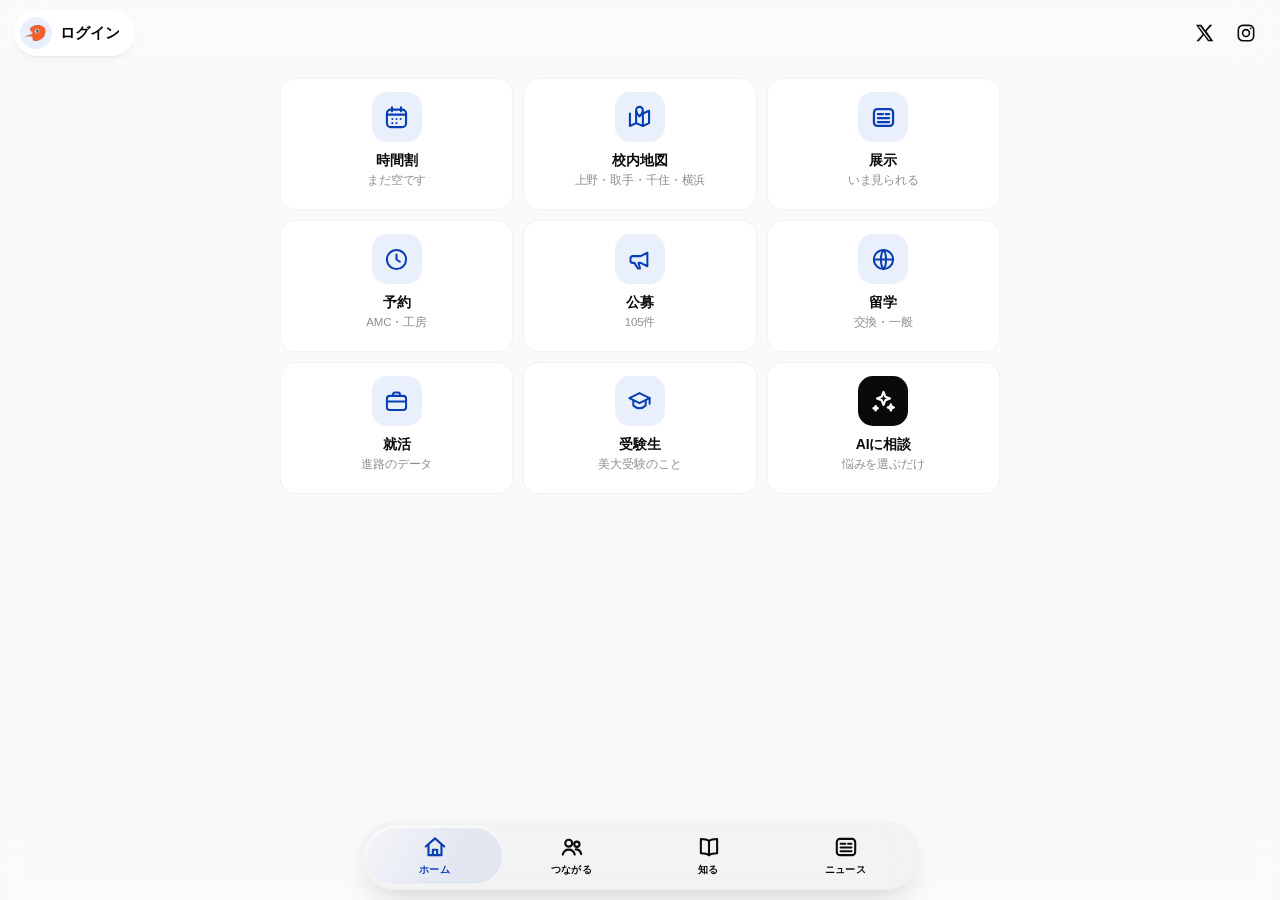
==== commit e5667dd7: "ホームに「AIに相談」を追加（藝大生の悩み47テーマ・8分野） Co-Authored-By: Claude Opus 5 <noreply@anthropic.com>" ====
--- a/index.html
+++ b/index.html
@@ -1744,6 +1744,8 @@
 
 <script src="logo.js"></script>
 <script src="juken_data.js"></script>
+<script src="juken_know.js"></script>
+<script src="soudan.js"></script>
 <script src="ai_prompts.js"></script>
 <script src="nav.js"></script>
 <script src="api.js"></script>
--- a/glass.css
+++ b/glass.css
@@ -194,7 +194,7 @@
 
 /* ============ ブラッシュアップ（2026-09-19 夜） ============ */
 /* ページ切替に薄いフェード＋浮き上がり */
-@keyframes paneIn{from{opacity:0;transform:translateY(6px)}to{opacity:1;transform:none}}
+@keyframes paneIn{from{opacity:0}to{opacity:1}}
 .pane.on{animation:paneIn .28s var(--gl-ease) both}
 body.mapfull .pane.on{animation:none}
 /* 今日の授業 */
@@ -385,3 +385,44 @@
 .bform .bspan .bspanrow{display:flex;align-items:center;gap:8px;margin-top:5px}
 .bform .bspan .bspanrow input{margin-top:0;flex:1;min-width:0}
 .bform .bspan em{font-style:normal;color:var(--ln-gray);flex:none}
+/* 受験生：先に知っておくこと（開閉）＋ 9校の比較 */
+.jkfacts .lrows{margin:0}
+.jkf{display:block;width:100%;text-align:left;border:0;background:none;cursor:pointer;font-family:inherit;padding:13px 0;position:relative;color:var(--ln-ink)}
+.jkf+.jkf::before{content:"";position:absolute;left:0;right:0;top:0;height:.5px;background:var(--ln-line)}
+.jkfq{display:flex;align-items:flex-start;gap:10px}
+.jkfq b{font-size:14.5px;font-weight:700;line-height:1.55;letter-spacing:-.01em}
+.jkfq .chev{margin-left:auto;flex:none;color:var(--ln-blue);font-weight:700;font-size:17px;line-height:1.4;transition:transform .3s var(--gl-ease)}
+.jkf.on .jkfq .chev{transform:rotate(45deg)}
+.jkfa{display:none;margin-top:8px;font-size:13.5px;line-height:1.85;color:var(--ln-gray);font-weight:500}
+.jkf.on .jkfa{display:block}
+.jkg2{display:grid;gap:10px;grid-template-columns:1fr}
+@media(min-width:700px){ .jkg2{grid-template-columns:1fr 1fr} }
+.jksc{padding:14px}
+.jksc>b{display:block;font-size:15.5px;font-weight:700;letter-spacing:-.01em;line-height:1.5;margin-bottom:10px}
+.jksc>b em{font-style:normal;font-size:11.5px;font-weight:600;color:var(--ln-blue);background:var(--ln-tint);border-radius:999px;padding:2px 8px;margin-left:8px;white-space:nowrap}
+.jksc dl{margin:0;display:grid;grid-template-columns:72px 1fr;gap:6px 10px;align-items:start}
+.jksc dt{font-size:11.5px;font-weight:700;color:var(--ln-gray);padding-top:2px}
+.jksc dd{margin:0;font-size:13px;line-height:1.7}
+.jksc dd strong{font-weight:700;font-size:14px}
+.jksc dd small{display:block;font-size:11.5px;color:var(--ln-gray);margin-top:2px;line-height:1.6}
+.jksc .chipg{margin-top:12px;height:34px;font-size:12.5px;padding:0 14px}
+
+/* ============ はみ出し止め ============ */
+html,body{max-width:100%;overflow-x:hidden}
+main{max-width:100%;overflow-x:clip}
+main li,main .trow,main .bitem,main .arrow2,main .lcard,main .lr{min-width:0}
+main li>*,main .trow>*,main .bitem>*,main .arrow2>*,main .lr>*{min-width:0}
+.trow .mt{overflow:hidden}
+/* ニュース：カテゴリーはセレクト1本（横スクロールのチップをやめた） */
+#p-ar .abar{display:flex;gap:8px;align-items:center;margin:0 0 14px}
+#p-ar .abar .acnt{margin-left:auto;font-size:12.5px;color:var(--ln-gray);font-weight:500}
+/* AIに相談 */
+.lcard.sq.ai .ltile{background:var(--ln-ink);color:#fff}
+.sdg2{display:grid;grid-template-columns:1fr 1fr;gap:10px}
+@media(min-width:700px){ .sdg2{grid-template-columns:repeat(3,1fr)} }
+.sdc{display:block;text-decoration:none;color:inherit;padding:13px 14px;position:relative}
+.sdc .sdgp{display:inline-block;font-size:10.5px;font-weight:700;color:var(--ln-blue);background:var(--ln-tint);border-radius:999px;padding:2px 9px;margin-bottom:8px}
+.sdc b{display:block;font-size:14.5px;font-weight:700;letter-spacing:-.01em;line-height:1.45}
+.sdc small{display:block;font-size:11.5px;color:var(--ln-gray);margin-top:4px;line-height:1.55;font-weight:500}
+#sdg{margin-bottom:14px}
+#sdg small{font-weight:500;opacity:.55;font-size:11.5px;margin-left:5px;font-variant-numeric:tabular-nums}
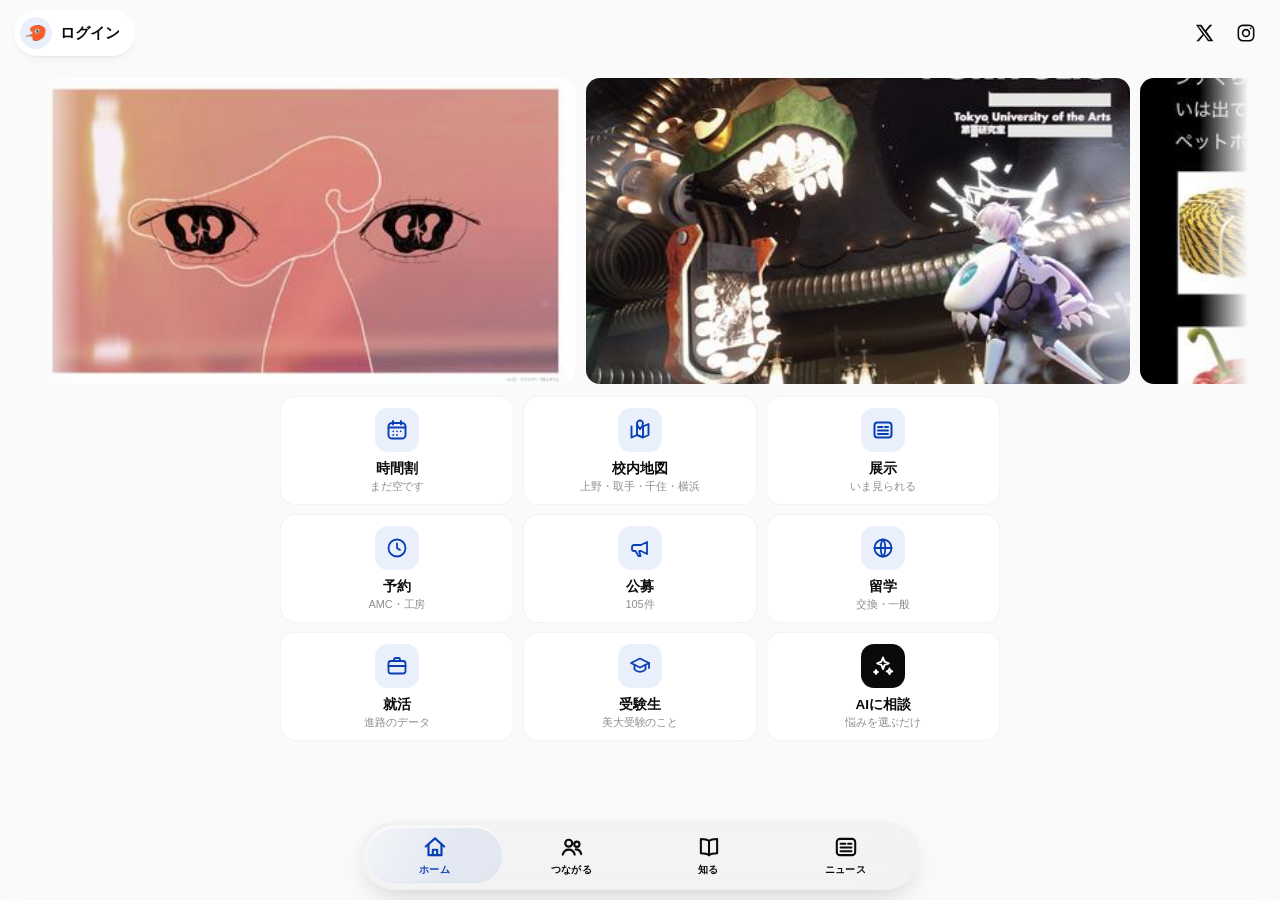
==== commit 7428a0ec: "読み込みURLに版番号を付けてキャッシュ対策 Co-Authored-By: Claude Opus 5 <noreply@anthropic.com>" ====
--- a/index.html
+++ b/index.html
@@ -1540,7 +1540,7 @@
   document.documentElement.className += ' gd-play';
 })();
 </script>
-<link rel="stylesheet" href="glass.css">
+<link rel="stylesheet" href="glass.css?v=20260920021533">
 </head>
 <body>
 
@@ -1742,34 +1742,34 @@
      取得日だけは中で使うので、隠した要素で持っておく。 -->
 <span id="fetched" hidden></span>
 
-<script src="logo.js"></script>
-<script src="juken_data.js"></script>
-<script src="juken_know.js"></script>
-<script src="soudan.js"></script>
-<script src="ai_prompts.js"></script>
-<script src="nav.js"></script>
-<script src="api.js"></script>
-<script src="sync.js"></script>
-<script src="dummy.js"></script>
-<script src="places.js"></script>
-<script src="rooms.js"></script>
-<script src="campuses.js"></script>
-<script src="boardposts.js"></script>
-<script src="map2.js"></script>
-<script src="teachers.js"></script>
-<script src="artists.js"></script>
-<script src="people.js"></script>
-<script src="boards.js"></script>
-<script src="kobo.js"></script>
-<script src="boardui.js"></script>
-<script src="ryugaku.js"></script>
-<script src="shukatsu_data.js"></script>
-<script src="shukatsu.js"></script>
-<script src="nendo.js"></script>
-<script src="bios.js"></script>
-<script src="articles.js"></script>
-<script src="reserve.js"></script>
-<script src="auth.js"></script>
+<script src="logo.js?v=20260920021533"></script>
+<script src="juken_data.js?v=20260920021533"></script>
+<script src="juken_know.js?v=20260920021533"></script>
+<script src="soudan.js?v=20260920021533"></script>
+<script src="ai_prompts.js?v=20260920021533"></script>
+<script src="nav.js?v=20260920021533"></script>
+<script src="api.js?v=20260920021533"></script>
+<script src="sync.js?v=20260920021533"></script>
+<script src="dummy.js?v=20260920021533"></script>
+<script src="places.js?v=20260920021533"></script>
+<script src="rooms.js?v=20260920021533"></script>
+<script src="campuses.js?v=20260920021533"></script>
+<script src="boardposts.js?v=20260920021533"></script>
+<script src="map2.js?v=20260920021533"></script>
+<script src="teachers.js?v=20260920021533"></script>
+<script src="artists.js?v=20260920021533"></script>
+<script src="people.js?v=20260920021533"></script>
+<script src="boards.js?v=20260920021533"></script>
+<script src="kobo.js?v=20260920021533"></script>
+<script src="boardui.js?v=20260920021533"></script>
+<script src="ryugaku.js?v=20260920021533"></script>
+<script src="shukatsu_data.js?v=20260920021533"></script>
+<script src="shukatsu.js?v=20260920021533"></script>
+<script src="nendo.js?v=20260920021533"></script>
+<script src="bios.js?v=20260920021533"></script>
+<script src="articles.js?v=20260920021533"></script>
+<script src="reserve.js?v=20260920021533"></script>
+<script src="auth.js?v=20260920021533"></script>
 <script>
 /* ══════════ 定数 ══════════ */
 const ALLDAYS = ["月","火","水","木","金","土"];
--- a/glass.css
+++ b/glass.css
@@ -420,9 +420,37 @@
 .lcard.sq.ai .ltile{background:var(--ln-ink);color:#fff}
 .sdg2{display:grid;grid-template-columns:1fr 1fr;gap:10px}
 @media(min-width:700px){ .sdg2{grid-template-columns:repeat(3,1fr)} }
-.sdc{display:block;text-decoration:none;color:inherit;padding:13px 14px;position:relative}
-.sdc .sdgp{display:inline-block;font-size:10.5px;font-weight:700;color:var(--ln-blue);background:var(--ln-tint);border-radius:999px;padding:2px 9px;margin-bottom:8px}
-.sdc b{display:block;font-size:14.5px;font-weight:700;letter-spacing:-.01em;line-height:1.45}
+.sdc{display:flex;flex-direction:column;align-items:flex-start;text-decoration:none;color:inherit;padding:14px}
+.sdc .ltile{width:44px;height:44px;border-radius:13px;margin-bottom:10px}
+.sdc .ltile svg{width:24px;height:24px}
+.sdc b{display:block;font-size:15px;font-weight:700;letter-spacing:-.01em;line-height:1.45}
 .sdc small{display:block;font-size:11.5px;color:var(--ln-gray);margin-top:4px;line-height:1.55;font-weight:500}
 #sdg{margin-bottom:14px}
 #sdg small{font-weight:500;opacity:.55;font-size:11.5px;margin-left:5px;font-variant-numeric:tabular-nums}
+
+/* ============ ホーム上部：流れる記事（画像だけ） ============ */
+.mq{position:relative;overflow:hidden;margin:0 -14px 12px;
+  -webkit-mask:linear-gradient(90deg,transparent,#000 4%,#000 96%,transparent);
+  mask:linear-gradient(90deg,transparent,#000 4%,#000 96%,transparent)}
+.mqt{display:flex;gap:10px;width:max-content;animation:mq 40s linear infinite;will-change:transform}
+@keyframes mq{from{transform:translateX(0)}to{transform:translateX(-50%)}}
+.mqi{flex:none;display:block;text-decoration:none;transition:transform .35s var(--gl-spring)}
+.mqi:active{transform:scale(.97);transition:transform .07s}
+.mqi img{width:var(--mqw-fit,var(--mqw,260px));height:var(--mqh-fit,var(--mqh,146px));object-fit:cover;border-radius:14px;display:block;
+  background:var(--ln-fill);box-shadow:inset 0 0 0 .5px rgba(0,0,0,.08)}
+/* 画面が高いほど大きく。カードが下のバーに触れる手前まで使い切る */
+@media(min-height:700px){ :root{--mqw:300px;--mqh:168px} }
+@media(min-height:820px){ :root{--mqw:330px;--mqh:186px} }
+@media(prefers-reduced-motion:reduce){
+  .mqt{animation:none}
+  .mq{overflow-x:auto;scrollbar-width:none;-webkit-mask:none;mask:none;padding-left:14px}
+  .mq::-webkit-scrollbar{display:none}
+}
+@media(min-width:700px){ .mq{margin-left:0;margin-right:0} }
+/* カードは詰めて、流れる帯に高さを渡す */
+.lh .lrow{gap:9px}
+.lcard.sq{min-height:0;padding:12px 8px 11px}
+.lcard.sq .ltile{width:44px;height:44px;border-radius:13px}
+.lcard.sq .ltile svg{width:24px;height:24px}
+.lcard.sq>b{margin:8px 0 1px;font-size:13.5px}
+.lcard.sq small{font-size:11px;line-height:1.35}
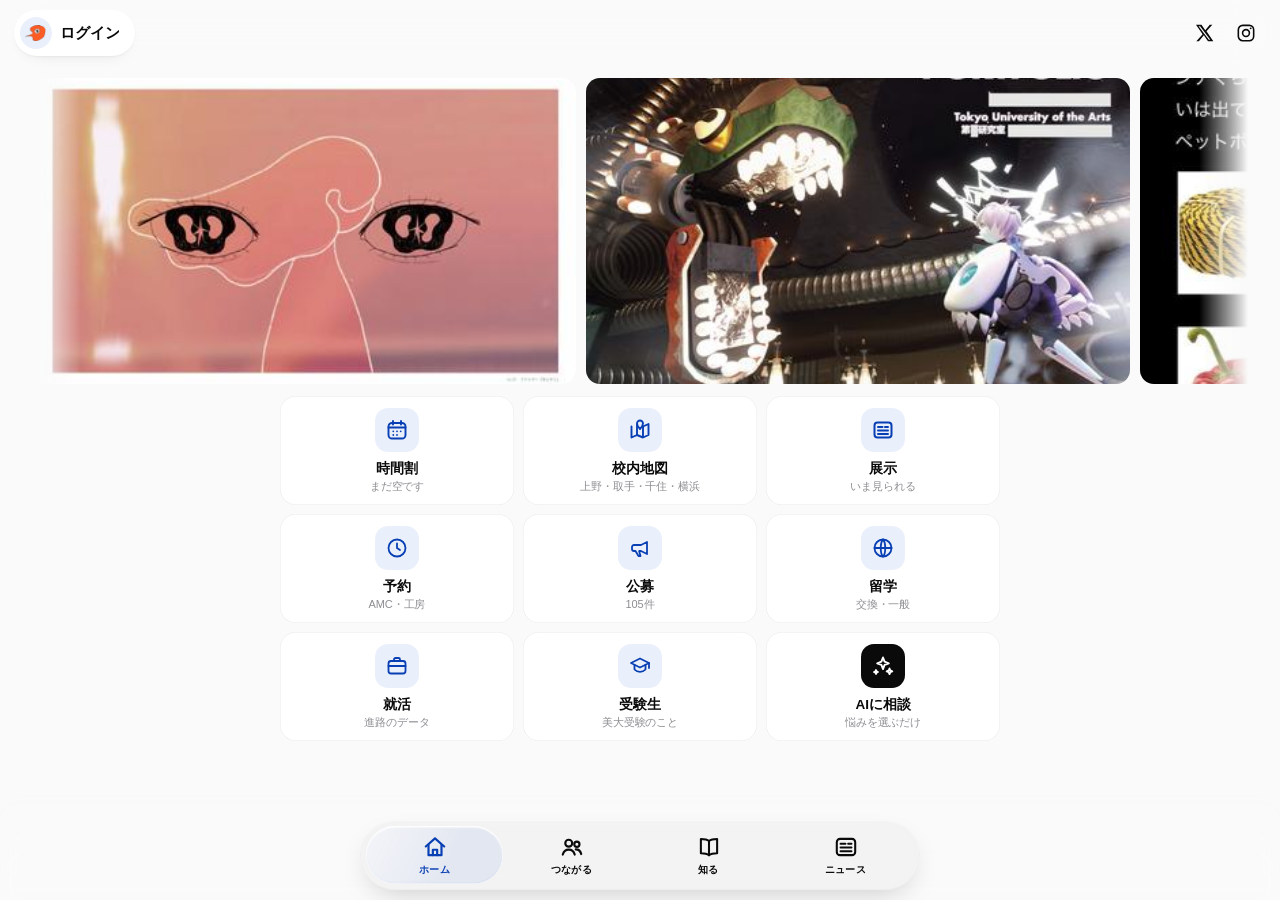
==== commit 21913727: "履歴・メモリの確認を先頭に出し、最初の返信では質問させない Co-Authored-By: Claude Opus 5 <noreply@anthropic.com>" ====
--- a/index.html
+++ b/index.html
@@ -1540,7 +1540,7 @@
   document.documentElement.className += ' gd-play';
 })();
 </script>
-<link rel="stylesheet" href="glass.css?v=20260920021533">
+<link rel="stylesheet" href="glass.css?v=20260920022155">
 </head>
 <body>
 
@@ -1742,34 +1742,34 @@
      取得日だけは中で使うので、隠した要素で持っておく。 -->
 <span id="fetched" hidden></span>
 
-<script src="logo.js?v=20260920021533"></script>
-<script src="juken_data.js?v=20260920021533"></script>
-<script src="juken_know.js?v=20260920021533"></script>
-<script src="soudan.js?v=20260920021533"></script>
-<script src="ai_prompts.js?v=20260920021533"></script>
-<script src="nav.js?v=20260920021533"></script>
-<script src="api.js?v=20260920021533"></script>
-<script src="sync.js?v=20260920021533"></script>
-<script src="dummy.js?v=20260920021533"></script>
-<script src="places.js?v=20260920021533"></script>
-<script src="rooms.js?v=20260920021533"></script>
-<script src="campuses.js?v=20260920021533"></script>
-<script src="boardposts.js?v=20260920021533"></script>
-<script src="map2.js?v=20260920021533"></script>
-<script src="teachers.js?v=20260920021533"></script>
-<script src="artists.js?v=20260920021533"></script>
-<script src="people.js?v=20260920021533"></script>
-<script src="boards.js?v=20260920021533"></script>
-<script src="kobo.js?v=20260920021533"></script>
-<script src="boardui.js?v=20260920021533"></script>
-<script src="ryugaku.js?v=20260920021533"></script>
-<script src="shukatsu_data.js?v=20260920021533"></script>
-<script src="shukatsu.js?v=20260920021533"></script>
-<script src="nendo.js?v=20260920021533"></script>
-<script src="bios.js?v=20260920021533"></script>
-<script src="articles.js?v=20260920021533"></script>
-<script src="reserve.js?v=20260920021533"></script>
-<script src="auth.js?v=20260920021533"></script>
+<script src="logo.js?v=20260920022155"></script>
+<script src="juken_data.js?v=20260920022155"></script>
+<script src="juken_know.js?v=20260920022155"></script>
+<script src="soudan.js?v=20260920022155"></script>
+<script src="ai_prompts.js?v=20260920022155"></script>
+<script src="nav.js?v=20260920022155"></script>
+<script src="api.js?v=20260920022155"></script>
+<script src="sync.js?v=20260920022155"></script>
+<script src="dummy.js?v=20260920022155"></script>
+<script src="places.js?v=20260920022155"></script>
+<script src="rooms.js?v=20260920022155"></script>
+<script src="campuses.js?v=20260920022155"></script>
+<script src="boardposts.js?v=20260920022155"></script>
+<script src="map2.js?v=20260920022155"></script>
+<script src="teachers.js?v=20260920022155"></script>
+<script src="artists.js?v=20260920022155"></script>
+<script src="people.js?v=20260920022155"></script>
+<script src="boards.js?v=20260920022155"></script>
+<script src="kobo.js?v=20260920022155"></script>
+<script src="boardui.js?v=20260920022155"></script>
+<script src="ryugaku.js?v=20260920022155"></script>
+<script src="shukatsu_data.js?v=20260920022155"></script>
+<script src="shukatsu.js?v=20260920022155"></script>
+<script src="nendo.js?v=20260920022155"></script>
+<script src="bios.js?v=20260920022155"></script>
+<script src="articles.js?v=20260920022155"></script>
+<script src="reserve.js?v=20260920022155"></script>
+<script src="auth.js?v=20260920022155"></script>
 <script>
 /* ══════════ 定数 ══════════ */
 const ALLDAYS = ["月","火","水","木","金","土"];
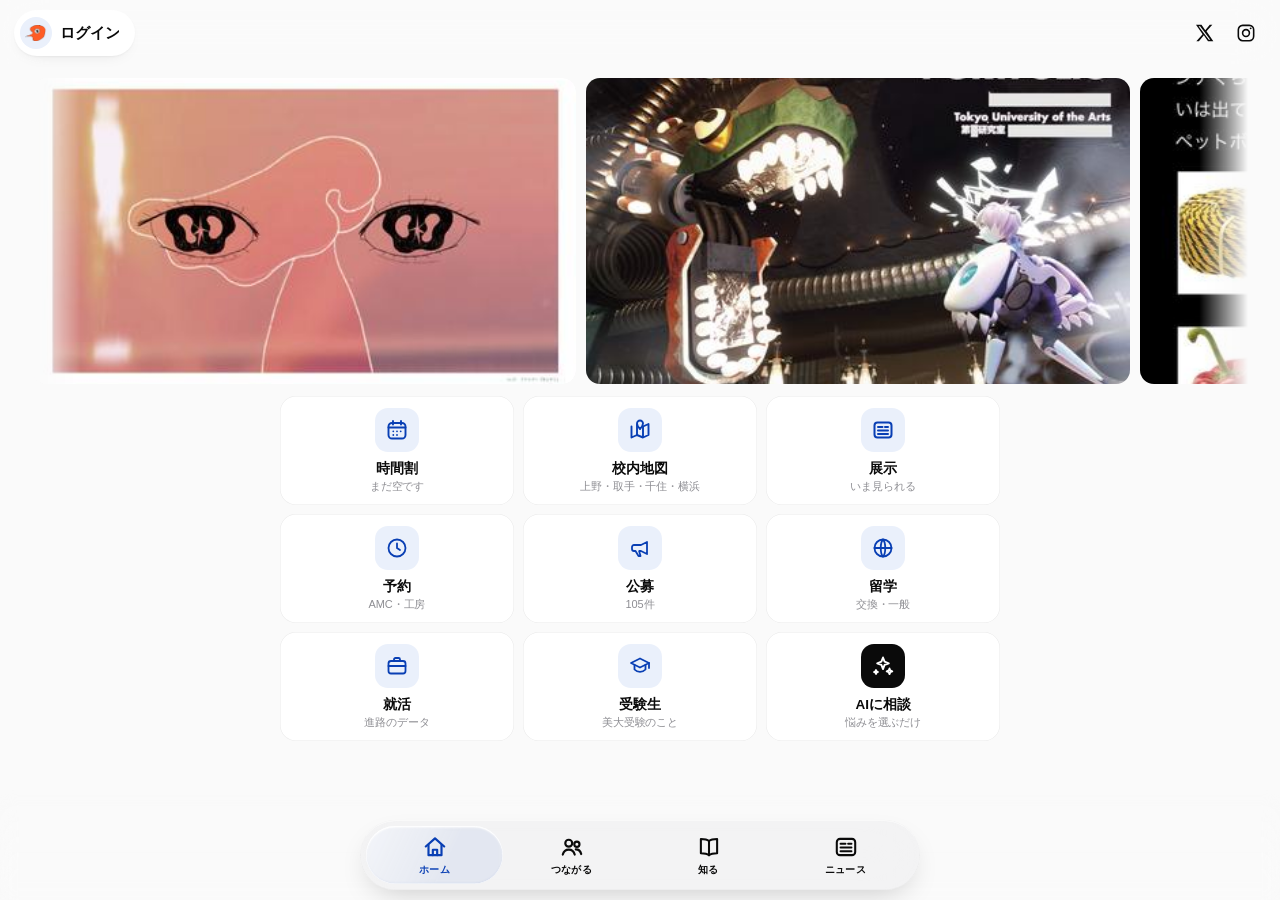
==== commit 7ef9ef68: "本番につないだ版 Co-Authored-By: Claude Opus 5 <noreply@anthropic.com>" ====
--- a/index.html
+++ b/index.html
@@ -1540,7 +1540,7 @@
   document.documentElement.className += ' gd-play';
 })();
 </script>
-<link rel="stylesheet" href="glass.css?v=20260920022155">
+<link rel="stylesheet" href="glass.css?v=20260920024549">
 </head>
 <body>
 
@@ -1742,34 +1742,34 @@
      取得日だけは中で使うので、隠した要素で持っておく。 -->
 <span id="fetched" hidden></span>
 
-<script src="logo.js?v=20260920022155"></script>
-<script src="juken_data.js?v=20260920022155"></script>
-<script src="juken_know.js?v=20260920022155"></script>
-<script src="soudan.js?v=20260920022155"></script>
-<script src="ai_prompts.js?v=20260920022155"></script>
-<script src="nav.js?v=20260920022155"></script>
-<script src="api.js?v=20260920022155"></script>
-<script src="sync.js?v=20260920022155"></script>
-<script src="dummy.js?v=20260920022155"></script>
-<script src="places.js?v=20260920022155"></script>
-<script src="rooms.js?v=20260920022155"></script>
-<script src="campuses.js?v=20260920022155"></script>
-<script src="boardposts.js?v=20260920022155"></script>
-<script src="map2.js?v=20260920022155"></script>
-<script src="teachers.js?v=20260920022155"></script>
-<script src="artists.js?v=20260920022155"></script>
-<script src="people.js?v=20260920022155"></script>
-<script src="boards.js?v=20260920022155"></script>
-<script src="kobo.js?v=20260920022155"></script>
-<script src="boardui.js?v=20260920022155"></script>
-<script src="ryugaku.js?v=20260920022155"></script>
-<script src="shukatsu_data.js?v=20260920022155"></script>
-<script src="shukatsu.js?v=20260920022155"></script>
-<script src="nendo.js?v=20260920022155"></script>
-<script src="bios.js?v=20260920022155"></script>
-<script src="articles.js?v=20260920022155"></script>
-<script src="reserve.js?v=20260920022155"></script>
-<script src="auth.js?v=20260920022155"></script>
+<script src="logo.js?v=20260920024549"></script>
+<script src="juken_data.js?v=20260920024549"></script>
+<script src="juken_know.js?v=20260920024549"></script>
+<script src="soudan.js?v=20260920024549"></script>
+<script src="ai_prompts.js?v=20260920024549"></script>
+<script src="nav.js?v=20260920024549"></script>
+<script src="api.js?v=20260920024549"></script>
+<script src="sync.js?v=20260920024549"></script>
+<script src="dummy.js?v=20260920024549"></script>
+<script src="places.js?v=20260920024549"></script>
+<script src="rooms.js?v=20260920024549"></script>
+<script src="campuses.js?v=20260920024549"></script>
+<script src="boardposts.js?v=20260920024549"></script>
+<script src="map2.js?v=20260920024549"></script>
+<script src="teachers.js?v=20260920024549"></script>
+<script src="artists.js?v=20260920024549"></script>
+<script src="people.js?v=20260920024549"></script>
+<script src="boards.js?v=20260920024549"></script>
+<script src="kobo.js?v=20260920024549"></script>
+<script src="boardui.js?v=20260920024549"></script>
+<script src="ryugaku.js?v=20260920024549"></script>
+<script src="shukatsu_data.js?v=20260920024549"></script>
+<script src="shukatsu.js?v=20260920024549"></script>
+<script src="nendo.js?v=20260920024549"></script>
+<script src="bios.js?v=20260920024549"></script>
+<script src="articles.js?v=20260920024549"></script>
+<script src="reserve.js?v=20260920024549"></script>
+<script src="auth.js?v=20260920024549"></script>
 <script>
 /* ══════════ 定数 ══════════ */
 const ALLDAYS = ["月","火","水","木","金","土"];
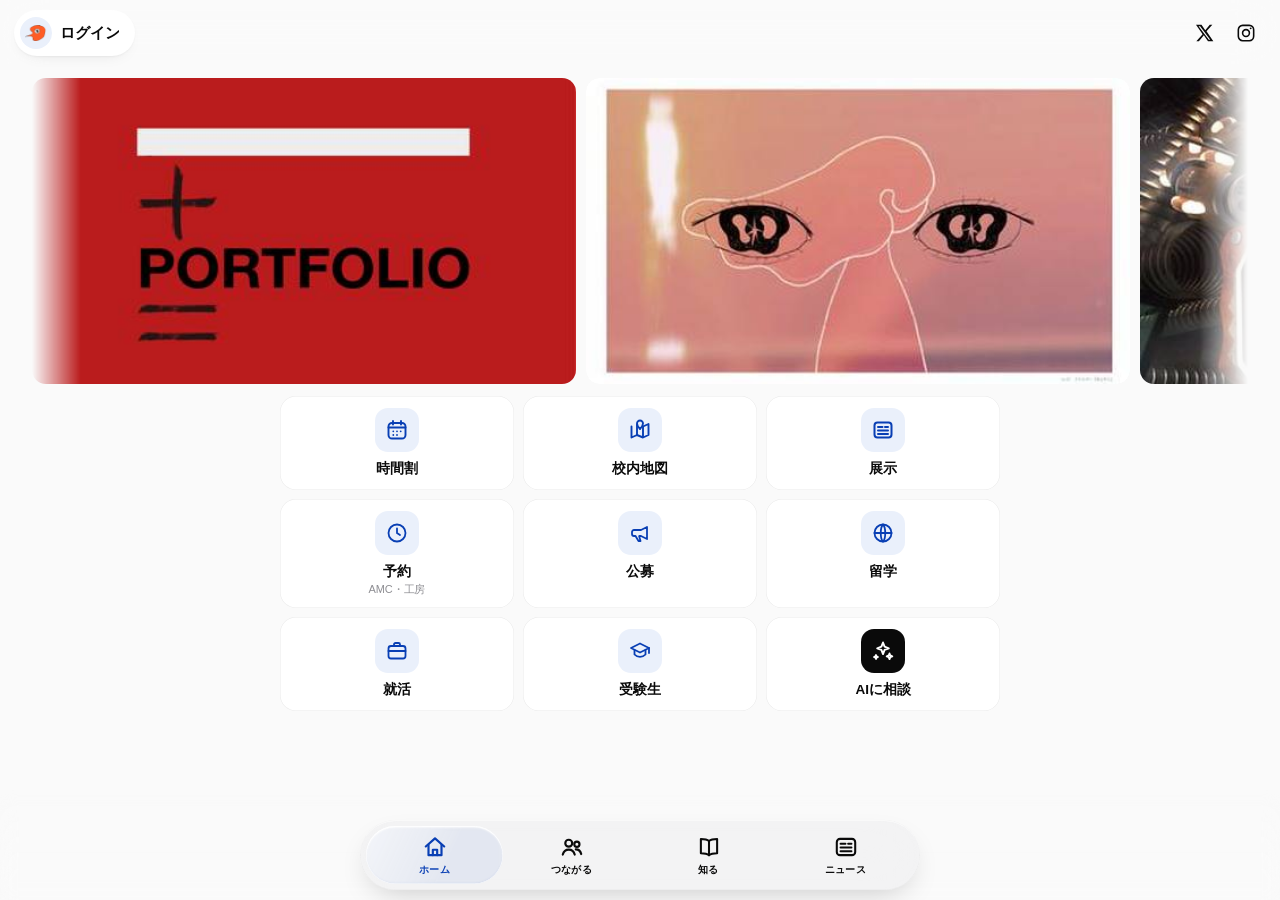
==== commit 675eab60: "週次更新 2026-10-19" ====
--- a/index.html
+++ b/index.html
@@ -1540,7 +1540,7 @@
   document.documentElement.className += ' gd-play';
 })();
 </script>
-<link rel="stylesheet" href="glass.css?v=20260920024549">
+<link rel="stylesheet" href="glass.css">
 </head>
 <body>
 
@@ -1742,34 +1742,33 @@
      取得日だけは中で使うので、隠した要素で持っておく。 -->
 <span id="fetched" hidden></span>
 
-<script src="logo.js?v=20260920024549"></script>
-<script src="juken_data.js?v=20260920024549"></script>
-<script src="juken_know.js?v=20260920024549"></script>
-<script src="soudan.js?v=20260920024549"></script>
-<script src="ai_prompts.js?v=20260920024549"></script>
-<script src="nav.js?v=20260920024549"></script>
-<script src="api.js?v=20260920024549"></script>
-<script src="sync.js?v=20260920024549"></script>
-<script src="dummy.js?v=20260920024549"></script>
-<script src="places.js?v=20260920024549"></script>
-<script src="rooms.js?v=20260920024549"></script>
-<script src="campuses.js?v=20260920024549"></script>
-<script src="boardposts.js?v=20260920024549"></script>
-<script src="map2.js?v=20260920024549"></script>
-<script src="teachers.js?v=20260920024549"></script>
-<script src="artists.js?v=20260920024549"></script>
-<script src="people.js?v=20260920024549"></script>
-<script src="boards.js?v=20260920024549"></script>
-<script src="kobo.js?v=20260920024549"></script>
-<script src="boardui.js?v=20260920024549"></script>
-<script src="ryugaku.js?v=20260920024549"></script>
-<script src="shukatsu_data.js?v=20260920024549"></script>
-<script src="shukatsu.js?v=20260920024549"></script>
-<script src="nendo.js?v=20260920024549"></script>
-<script src="bios.js?v=20260920024549"></script>
-<script src="articles.js?v=20260920024549"></script>
-<script src="reserve.js?v=20260920024549"></script>
-<script src="auth.js?v=20260920024549"></script>
+<script src="logo.js"></script>
+<script src="juken_data.js"></script>
+<script src="juken_know.js"></script>
+<script src="soudan.js"></script>
+<script src="ai_prompts.js"></script>
+<script src="nav.js"></script>
+<script src="api.js"></script>
+<script src="sync.js"></script>
+<script src="dummy.js"></script>
+<script src="places.js"></script>
+<script src="rooms.js"></script>
+<script src="campuses.js"></script>
+<script src="boardposts.js"></script>
+<script src="map2.js"></script>
+<script src="artists.js"></script>
+<script src="people.js"></script>
+<script src="boards.js"></script>
+<script src="kobo.js"></script>
+<script src="boardui.js"></script>
+<script src="ryugaku.js"></script>
+<script src="shukatsu_data.js"></script>
+<script src="sk_companies.js"></script>
+<script src="shukatsu.js"></script>
+<script src="nendo.js"></script>
+<script src="articles.js"></script>
+<script src="reserve.js"></script>
+<script src="auth.js"></script>
 <script>
 /* ══════════ 定数 ══════════ */
 const ALLDAYS = ["月","火","水","木","金","土"];
--- a/glass.css
+++ b/glass.css
@@ -454,3 +454,103 @@
 .lcard.sq .ltile svg{width:24px;height:24px}
 .lcard.sq>b{margin:8px 0 1px;font-size:13.5px}
 .lcard.sq small{font-size:11px;line-height:1.35}
+
+/* ============ 就活：口コミ（OpenWork の型） ============ */
+#p-sk .bhead>div>h2{font-size:26px!important;font-weight:800!important}
+.skseg{display:flex;gap:4px;background:var(--ln-fill);border-radius:999px;padding:3px;margin:0 0 14px;font-family:var(--ln-font)}
+.skseg button{flex:1;border:0;background:none;height:34px;border-radius:999px;font:700 13.5px/1 var(--ln-font);color:var(--ln-gray);cursor:pointer;transition:background .2s,color .2s}
+.skseg button.on{background:#fff;color:var(--ln-ink);box-shadow:0 1px 3px rgba(0,0,0,.08)}
+.sktop{display:flex;align-items:center;justify-content:space-between;margin:0 0 10px;font-family:var(--ln-font)}
+.sktop h3{margin:0;font-size:16px;font-weight:800}
+.skbar2{display:flex;gap:8px;margin:0 0 10px}
+.skq{flex:1;min-width:0;height:40px;border:0;border-radius:12px;background:#fff;box-shadow:inset 0 0 0 .5px rgba(0,0,0,.14);padding:0 12px;font:15px var(--ln-font);-webkit-appearance:none;appearance:none}
+.sksel{height:40px;border:0;border-radius:12px;background:#fff;box-shadow:inset 0 0 0 .5px rgba(0,0,0,.14);padding:0 10px;font:600 13px var(--ln-font);color:var(--ln-ink);max-width:46%;-webkit-appearance:none;appearance:none}
+.skco{display:flex;align-items:center;gap:12px;width:100%;text-align:left;border:0;background:#fff;border-radius:var(--ln-r);padding:12px 14px;margin:0 0 8px;box-shadow:inset 0 0 0 .5px rgba(0,0,0,.09);font-family:var(--ln-font);cursor:pointer;color:var(--ln-ink);transition:transform .35s var(--gl-spring)}
+.skco:active{transform:scale(.975);transition:transform .07s}
+.skco>div:first-child{flex:1;min-width:0}
+.skco b{display:block;font-size:15px;font-weight:700;letter-spacing:-.01em;overflow:hidden;text-overflow:ellipsis;white-space:nowrap}
+.skco small{display:block;font-size:11.5px;color:var(--ln-gray);margin-top:3px}
+.skstar{text-align:right;flex:none}
+.skstar b{font-size:18px;font-weight:800;color:var(--ln-orange);display:block;line-height:1;white-space:nowrap}
+.skstar b.none{color:var(--ln-gray3);font-weight:600;font-size:14px}
+.skstar small{font-size:10.5px;color:var(--ln-gray)}
+.skhead{background:#fff;border-radius:var(--ln-r);padding:16px 14px;box-shadow:inset 0 0 0 .5px rgba(0,0,0,.09);margin:0 0 10px;font-family:var(--ln-font)}
+.skhead h3{margin:0;font-size:20px;font-weight:800;letter-spacing:-.01em}
+.skhead .skind{font-size:12px;color:var(--ln-gray);margin:2px 0 10px}
+.skbig{display:flex;align-items:baseline;gap:10px;margin:0 0 12px}
+.skbig b{font-size:40px;font-weight:800;color:var(--ln-orange);line-height:1;letter-spacing:-.02em}
+.skbig b.none{font-size:18px;color:var(--ln-gray3)}
+.skbig small{font-size:12px;color:var(--ln-gray)}
+.skax{display:grid;grid-template-columns:7.2em 1fr 2.2em;gap:7px 10px;align-items:center;font-size:12.5px;font-family:var(--ln-font)}
+.skax span{font-weight:600;white-space:nowrap;overflow:hidden;text-overflow:ellipsis}
+.skax em{font-style:normal;text-align:right;font-variant-numeric:tabular-nums;color:var(--ln-gray);font-weight:600}
+.skbar{height:6px;border-radius:3px;background:var(--ln-fill);overflow:hidden}
+.skbar i{display:block;height:100%;background:var(--ln-blue);border-radius:3px}
+.skmini{display:flex;gap:8px;margin:12px 0 0}
+.skmini div{flex:1;background:var(--ln-tint);border-radius:12px;padding:8px 6px;text-align:center}
+.skmini b{display:block;font-size:16px;font-weight:800;color:var(--ln-blue)}
+.skmini small{font-size:10.5px;color:var(--ln-gray);font-weight:600}
+.skit{background:#fff;border-radius:var(--ln-r);padding:14px;box-shadow:inset 0 0 0 .5px rgba(0,0,0,.09);margin:0 0 8px;font-family:var(--ln-font)}
+.skwho{display:flex;gap:6px;flex-wrap:wrap;align-items:center;font-size:11.5px;color:var(--ln-gray);margin:0 0 6px}
+.skwho .tag{background:var(--ln-fill);border-radius:6px;padding:2px 7px;font-weight:700;color:var(--ln-ink)}
+.skwho .tag.ok{background:#E6F4EA;color:#1a7f37}.skwho .tag.ng{background:#FDECEA;color:#c0392b}.skwho .tag.st{color:var(--ln-orange)}
+.skwho .skmore{margin-left:auto;padding:0}
+.skit h4{margin:10px 0 3px;font-size:12px;color:var(--ln-blue);font-weight:700}
+.skit p{margin:0;font-size:14px;line-height:1.65;white-space:pre-wrap;word-break:break-word}
+.skit .skax{margin-top:10px;grid-template-columns:6.5em 1fr 2.2em}
+.sklock p{-webkit-mask-image:linear-gradient(#000 20%,transparent 95%);mask-image:linear-gradient(#000 20%,transparent 95%)}
+.skcta{display:block;width:100%;margin:10px 0 0;height:38px;border:0;border-radius:999px;background:var(--ln-tint);color:var(--ln-blue);font:700 13.5px var(--ln-font);cursor:pointer}
+.skgate{background:var(--ln-tint);border-radius:12px;padding:10px 12px;font-size:12.5px;color:var(--ln-blue);font-weight:600;margin:0 0 10px;line-height:1.5;font-family:var(--ln-font)}
+.skf{background:#fff;border-radius:var(--ln-r);padding:14px;box-shadow:inset 0 0 0 .5px rgba(0,0,0,.09);font-family:var(--ln-font)}
+.skf label{display:block;font-size:12px;font-weight:700;color:var(--ln-gray);margin:14px 0 6px}
+.skf>label:first-of-type,.skf .row>div>label{margin-top:0}
+.skf .row+label,.skf .row+.row{margin-top:14px}
+.skf input[type=text],.skf input[type=search],.skf input[type=number],.skf textarea,.skf select{width:100%;border:0;border-radius:12px;background:var(--ln-fill);padding:10px 12px;font:15px/1.5 var(--ln-font);color:var(--ln-ink);-webkit-appearance:none;appearance:none}
+.skf textarea{min-height:84px;resize:vertical;display:block}
+.skf .row{display:flex;gap:8px}.skf .row>div{flex:1;min-width:0}
+.sktxb{margin:0 0 8px}.sktxb select{margin:0 0 6px}
+.skchips{display:flex;flex-wrap:wrap;gap:6px;font-family:var(--ln-font)}
+.skchips button{border:0;background:#fff;box-shadow:inset 0 0 0 .5px rgba(0,0,0,.14);border-radius:999px;padding:0 12px;height:32px;font:700 13px var(--ln-font);color:var(--ln-ink);cursor:pointer}
+.skchips button.on{background:var(--ln-blue);color:#fff;box-shadow:none}
+.skf .skchips{margin:0 0 4px}
+.sksc{display:grid;grid-template-columns:7.2em 1fr;align-items:center;gap:8px;margin:0 0 6px;font-size:12.5px;font-weight:600}
+.skst{display:flex;gap:4px}
+.skst button{flex:1;height:32px;border:0;border-radius:8px;background:var(--ln-fill);font:700 13px var(--ln-font);color:var(--ln-gray);cursor:pointer}
+.skst button.on{background:var(--ln-blue);color:#fff}
+.skst.star button.on,.skst.star button.lit{background:var(--ln-orange);color:#fff}
+.sksub{display:block;width:100%;margin:16px 0 0;height:46px;border:0;border-radius:999px;background:var(--ln-orange);color:#fff;font:700 15px var(--ln-font);cursor:pointer}
+.sksub:disabled{opacity:.5}
+.skerr{color:#c0392b;font-size:12.5px;font-weight:600;margin:8px 0 0;min-height:1em}
+.sknote{font-size:11.5px;color:var(--ln-gray);margin:10px 0 0;line-height:1.6;font-family:var(--ln-font)}
+.skback{display:inline-flex;align-items:center;gap:4px;border:0;background:none;font:700 14px var(--ln-font);color:var(--ln-blue);padding:0;margin:0 0 10px;cursor:pointer}
+.skmore{border:0;background:none;color:var(--ln-blue);font:700 13px var(--ln-font);padding:6px 0;cursor:pointer}
+.skempty{text-align:center;color:var(--ln-gray);font-size:13.5px;padding:28px 10px;line-height:1.7;font-family:var(--ln-font)}
+.skrk{display:flex;align-items:center;gap:10px;width:100%;padding:10px 0;border:0;border-bottom:.5px solid var(--ln-line);background:none;text-align:left;font:14px var(--ln-font);color:var(--ln-ink);cursor:pointer}
+.skrk:last-child{border-bottom:0}
+.skrk i{font-style:normal;width:1.6em;font-weight:800;color:var(--ln-gray3)}
+.skrk b{flex:1;font-weight:700;min-width:0;overflow:hidden;text-overflow:ellipsis;white-space:nowrap}
+.skrk em{font-style:normal;font-weight:800;color:var(--ln-orange)}
+.skans{margin:10px 0 0 10px;padding-left:10px;border-left:2px solid var(--ln-line)}
+.skans p{font-size:13.5px}
+.sktoast{position:fixed;left:50%;bottom:calc(env(safe-area-inset-bottom) + 104px);transform:translateX(-50%);background:var(--ln-ink);color:#fff;padding:10px 16px;border-radius:999px;font:600 13px var(--ln-font);z-index:99;opacity:0;pointer-events:none;transition:opacity .25s;white-space:nowrap}
+.sktoast.on{opacity:1}
+/* 就職先の表・募集要項 */
+.skg{display:inline-block;margin-left:6px;font-style:normal;font-weight:700;color:var(--ln-blue)}
+.skhead h3.s{font-size:15px}
+.sktbl{width:100%;border-collapse:collapse;font:13px var(--ln-font);font-variant-numeric:tabular-nums}
+.sktbl th,.sktbl td{padding:8px 4px;border-bottom:.5px solid var(--ln-line);text-align:right;white-space:nowrap}
+.sktbl th:first-child,.sktbl td:first-child{text-align:left}
+.sktbl thead th{font-size:11px;color:var(--ln-gray);font-weight:700;border-bottom:1px solid var(--ln-line)}
+.sktbl tbody th{font-weight:600;max-width:9.5em;overflow:hidden;text-overflow:ellipsis;padding-left:6px}
+.sktbl tbody tr[data-co]{cursor:pointer}
+.sktbl tbody tr[data-co]:active{background:var(--ln-tint)}
+.sktbl td.z{color:var(--ln-gray3)}
+.sktbl td.t{font-weight:800;color:var(--ln-blue);padding-right:6px}
+.sktbl.small th,.sktbl.small td{padding:7px 4px;text-align:left;white-space:normal}
+.sktbl.small th{width:5.5em;color:var(--ln-gray);font-weight:700;font-size:12px}
+.sktbl.small td.dim{color:var(--ln-gray);font-size:12px}
+.sktbl.small tr:last-child th,.sktbl.small tr:last-child td{border-bottom:0}
+.skreq{display:grid;grid-template-columns:4em 1fr;gap:8px;padding:8px 0;border-bottom:.5px solid var(--ln-line);font-size:13.5px;line-height:1.55}
+.skreq span{color:var(--ln-gray);font-weight:700;font-size:12px;padding-top:2px}
+.skreq b{font-weight:600;word-break:break-word}
+.skreq:last-of-type{border-bottom:0}
